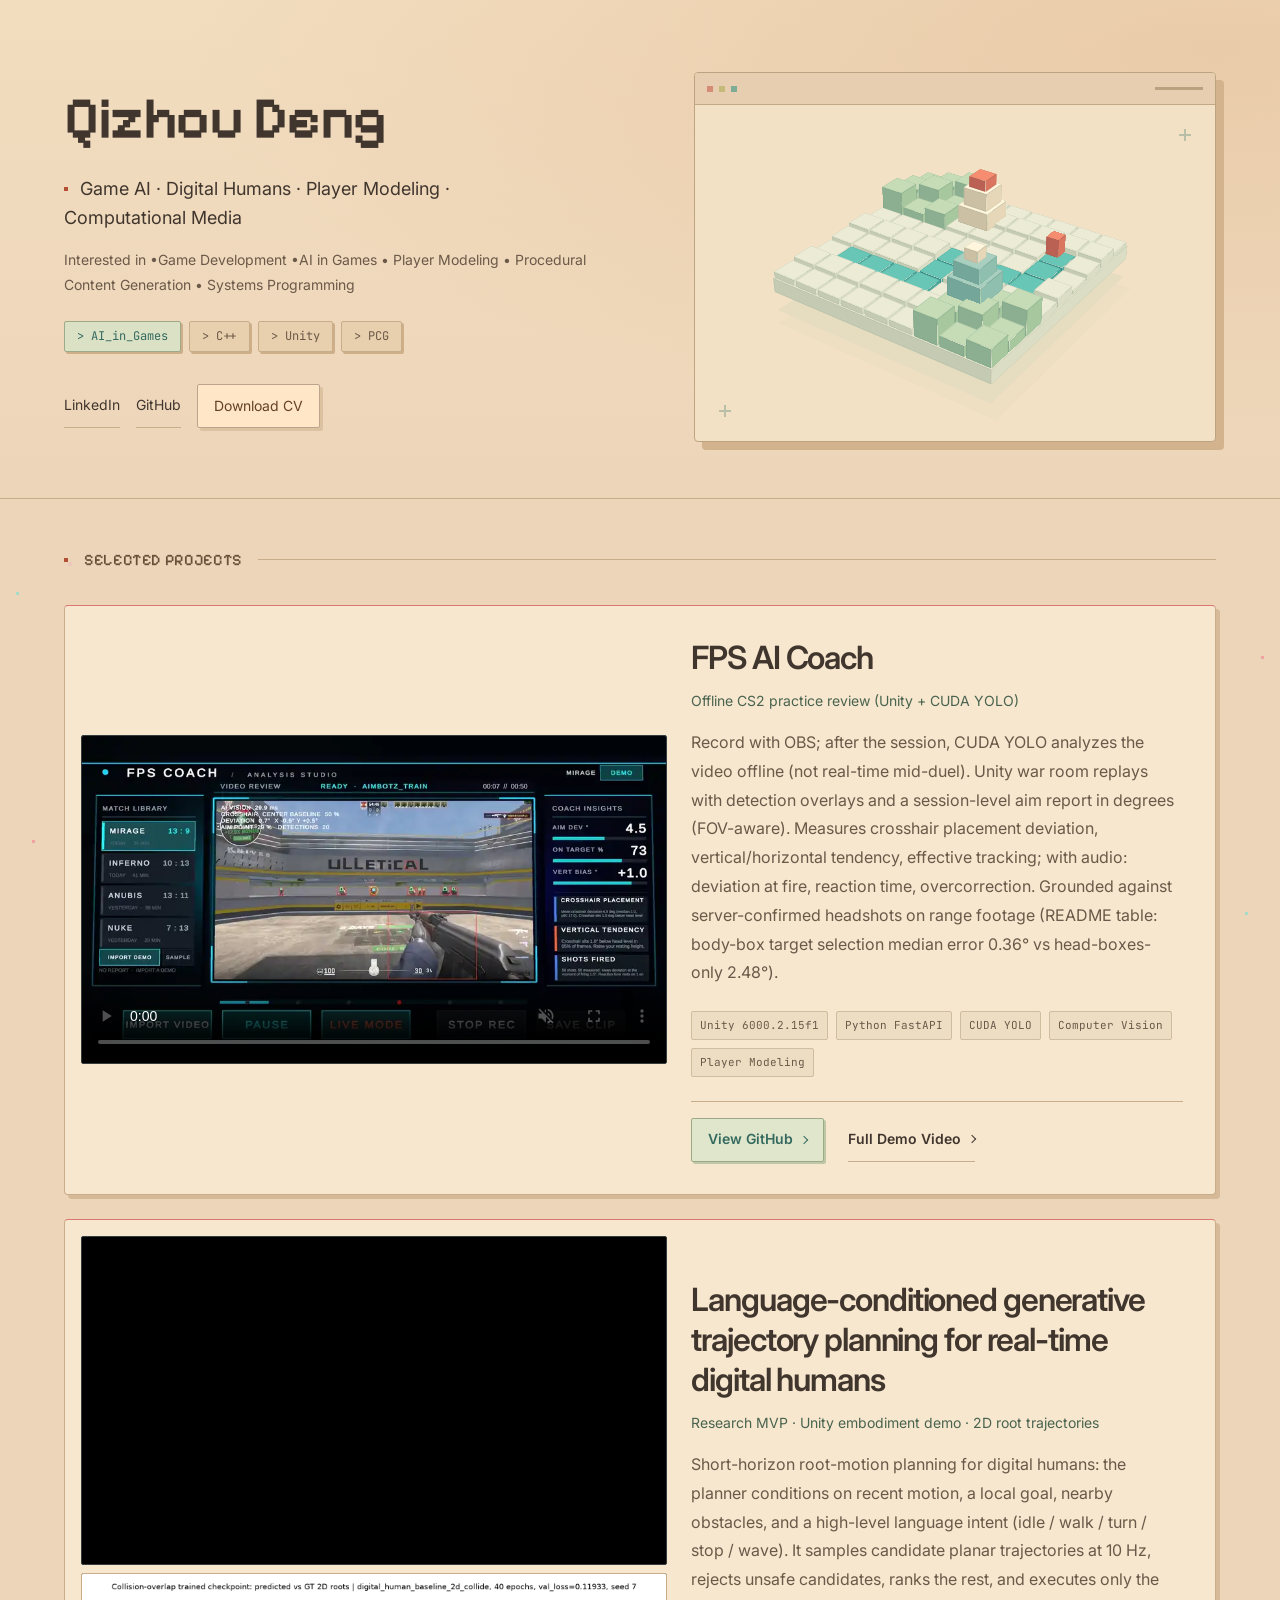
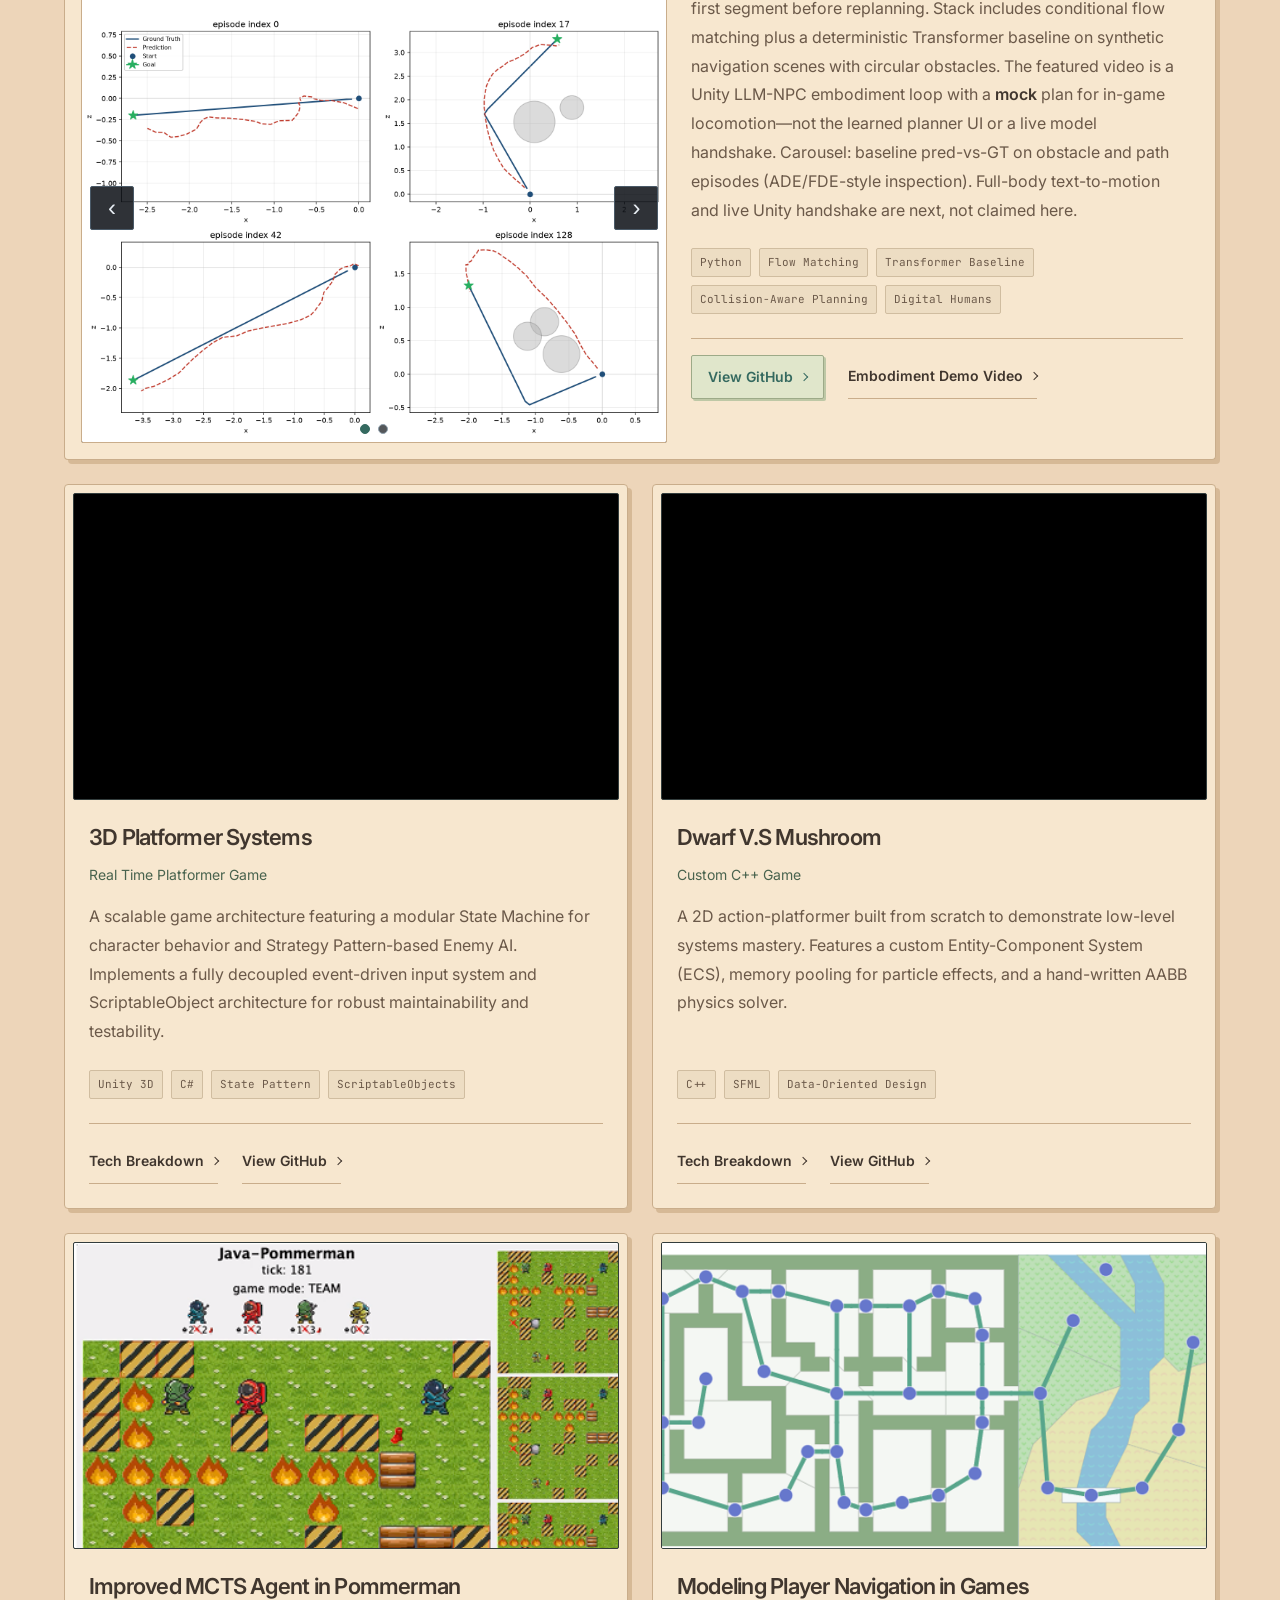
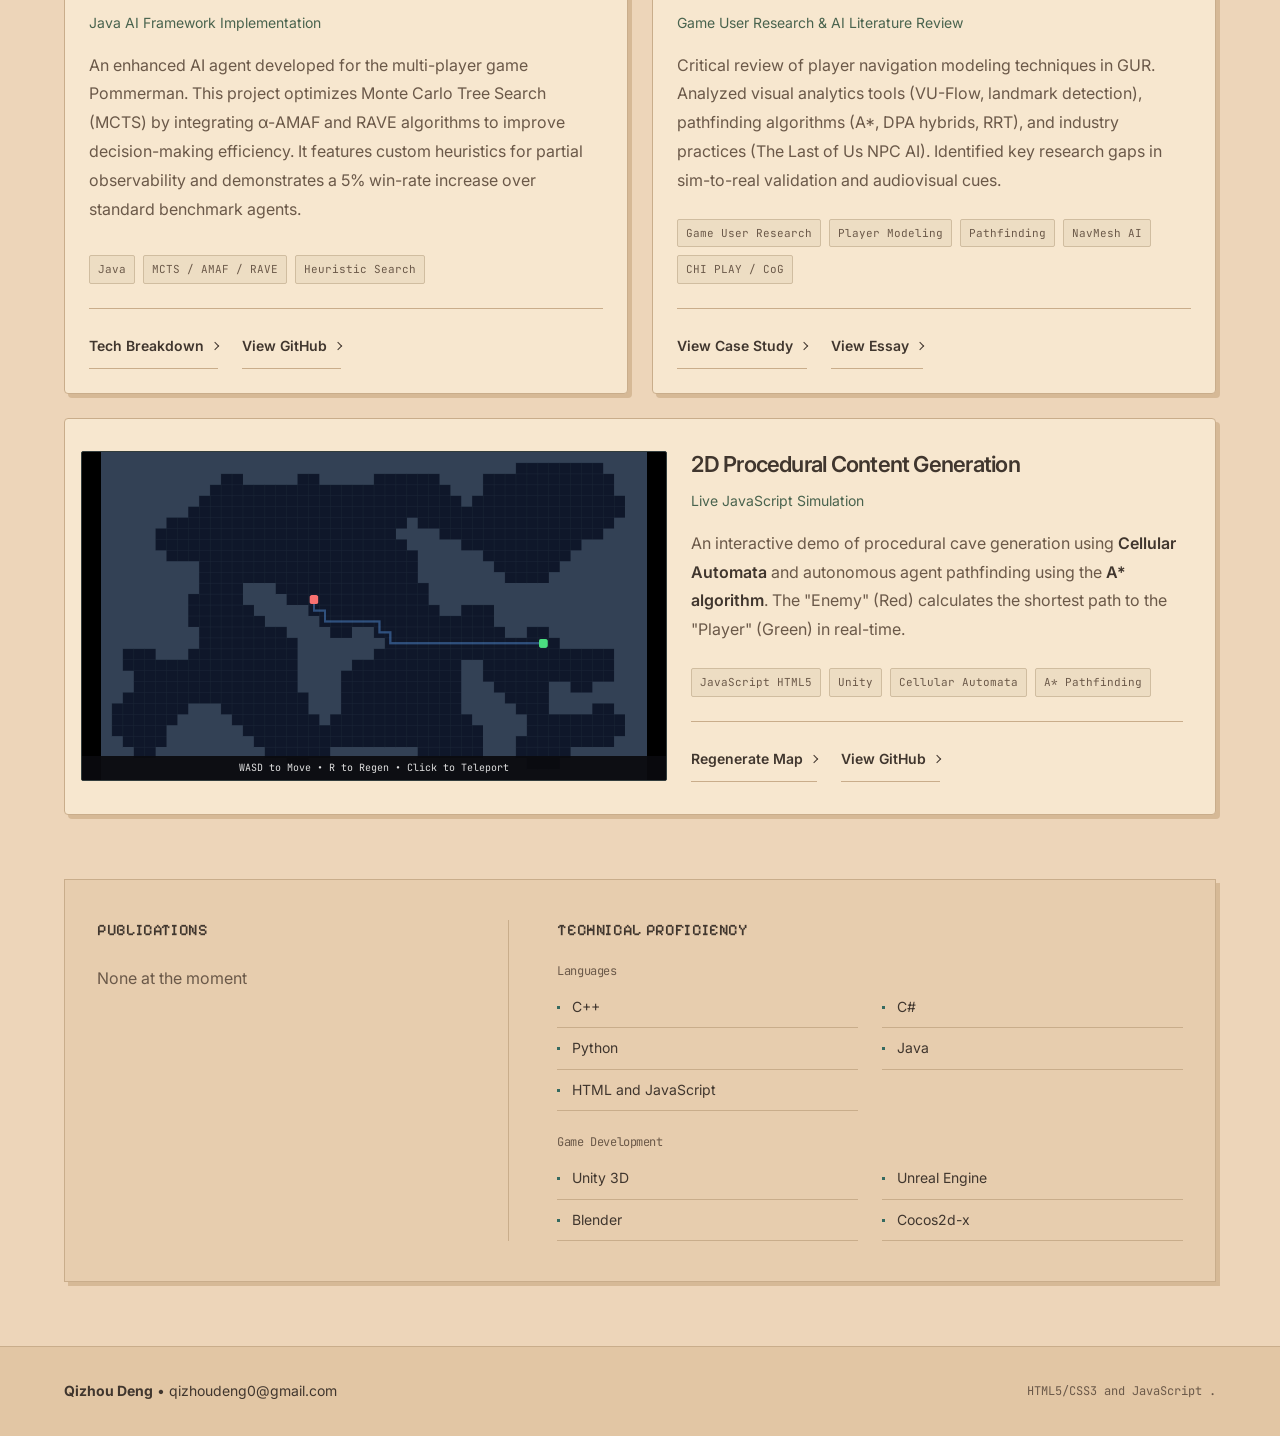
==== index.html @ 1ce3f89a "feat(portfolio): GTP card video, trajectory carousel, reorder projects - Add local LLM-NPC Unity emb" ====
<!DOCTYPE html>
<html lang="en">
<head>
    <meta charset="UTF-8">
    <meta name="viewport" content="width=device-width, initial-scale=1.0">
    <meta name="description" content="Qizhou Deng -  Researching AI in Games, PCG, and Player Modeling.">
    <title>Qizhou Deng</title>
    <link href="https://fonts.googleapis.com/css2?family=Inter:wght@300;400;600;800&family=JetBrains+Mono:wght@400;700&display=swap" rel="stylesheet">
    <link rel="stylesheet" href="portfolio.css?v=7">
</head>
<body>

<!-- HOME VIEW WRAPPER -->
<div id="home-view">

    <header>
        <div class="container hero-layout">
            <div class="hero-copy">
                <h1>Qizhou Deng</h1>
                <p class="research-focus">Game AI · Digital Humans · Player Modeling · Computational Media</p>
                <p class="research-interests">
                    Interested in •<strong>Game Development</strong> <strong>•AI in Games </strong>•<strong> Player Modeling </strong>•<strong> Procedural Content Generation </strong>• <strong>Systems Programming</strong>
                </p>
                <div class="intro-tags">
                    <span>> AI_in_Games</span>
                    <span>> C++</span>
                    <span>> Unity</span>
                    <span>> PCG</span>
                </div>
                <div class="profile-links">
                    <a href="https://www.linkedin.com/in/qizhou-deng-935728208/" style="margin: 0 10px;">LinkedIn</a>
                    <a href="https://github.com/QizhouD" style="margin: 0 10px;">GitHub</a>
                    <a href="Qizhou Deng-CV.docx" style="margin: 0 10px;">Download CV</a>
                </div>
            </div>
            <div class="pixel-scene" aria-hidden="true">
                <div class="scene-toolbar" aria-hidden="true"><i></i><i></i><i></i><span></span></div>
                <div class="scene-viewport">
                    <div class="scene-floor" aria-hidden="true"></div>
                    <div class="voxel-world" aria-hidden="true"></div>
                    <span class="scene-cross scene-cross--one"></span>
                    <span class="scene-cross scene-cross--two"></span>
                </div>
            </div>
        </div>
    </header>

    <div class="container">

        <section id="work">
            <h2 class="section-label">Selected Projects</h2>

            <article class="project-card project-card--featured">
                <div class="media-frame">
                    <video autoplay muted loop playsinline
                           poster="fps-ai-coach-war-room.png"
                           aria-label="Unity war room reviewing a CS2 range session — red body boxes, green head boxes, amber ideal-crosshair ring, session aim report on the right rail"
                           style="width:100%; height:100%; object-fit:cover;">
                        <source src="war-room.mp4" type="video/mp4">
                    </video>
                </div>
                <div class="project-meta">
                    <h3>FPS AI Coach</h3>
                    <span class="project-sub">Offline CS2 practice review (Unity + CUDA YOLO)</span>
                    <p>
                        Record with OBS; after the session, CUDA YOLO analyzes the video offline (not real-time mid-duel). Unity war room replays with detection overlays and a session-level aim report in degrees (FOV-aware). Measures crosshair placement deviation, vertical/horizontal tendency, effective tracking; with audio: deviation at fire, reaction time, overcorrection. Grounded against server-confirmed headshots on range footage (README table: body-box target selection median error 0.36° vs head-boxes-only 2.48°).
                    </p>
                    <div class="tech-stack mono">
                        <span class="tech-pill">Unity 6000.2.15f1</span>
                        <span class="tech-pill">Python FastAPI</span>
                        <span class="tech-pill">CUDA YOLO</span>
                        <span class="tech-pill">Computer Vision</span>
                        <span class="tech-pill">Player Modeling</span>
                    </div>
                    <div class="actions">
                        <a href="https://github.com/QizhouD/AI-FPS-Coach" target="_blank" class="btn-link">View GitHub</a>
                        <a href="war-room.mp4" class="btn-link">Full Demo Video</a>
                    </div>
                </div>
            </article>

            <article class="project-card project-card--featured">
                <div class="project-media-column">
                    <div class="media-frame">
                        <video autoplay muted loop playsinline
                               aria-label="Unity digital-human embodiment game demo — LLM-driven NPC with a mock navigation plan (not live learned trajectory output)"
                               style="width:100%; height:100%; object-fit:cover;">
                            <source src="llm-npc-embodiment-demo.mp4" type="video/mp4">
                        </video>
                    </div>
                    <div class="media-carousel"
                         data-carousel
                         tabindex="0"
                         role="region"
                         aria-roledescription="carousel"
                         aria-label="Deterministic baseline trajectory figures">
                        <div class="carousel-viewport">
                            <div class="carousel-track">
                                <figure class="carousel-slide" role="group" aria-roledescription="slide" aria-label="1 of 2">
                                    <img src="assets/trajectory-baseline-2d-collide-pred-vs-gt.png"
                                         alt="Deterministic baseline: predicted vs ground-truth 2D root trajectories with circular obstacles">
                                </figure>
                                <figure class="carousel-slide" role="group" aria-roledescription="slide" aria-label="2 of 2" aria-hidden="true">
                                    <img src="assets/trajectory-baseline-2d-path-pred-vs-gt.png"
                                         alt="Deterministic baseline: predicted vs ground-truth 2D root trajectories on the path task">
                                </figure>
                            </div>
                        </div>
                        <button type="button" class="carousel-btn carousel-btn--prev" aria-label="Previous figure" data-carousel-prev>&lsaquo;</button>
                        <button type="button" class="carousel-btn carousel-btn--next" aria-label="Next figure" data-carousel-next>&rsaquo;</button>
                        <div class="carousel-dots" role="tablist" aria-label="Choose figure">
                            <button type="button" class="carousel-dot" role="tab" aria-selected="true" aria-label="Obstacle collide episode" data-carousel-goto="0"></button>
                            <button type="button" class="carousel-dot" role="tab" aria-selected="false" aria-label="Path episode" data-carousel-goto="1" tabindex="-1"></button>
                        </div>
                    </div>
                </div>
                <div class="project-meta">
                    <h3>Language-conditioned generative trajectory planning for real-time digital humans</h3>
                    <span class="project-sub">Research MVP · Unity embodiment demo · 2D root trajectories</span>
                    <p>
                        Short-horizon root-motion planning for digital humans: the planner conditions on recent motion, a local goal, nearby obstacles, and a high-level language intent (idle / walk / turn / stop / wave). It samples candidate planar trajectories at 10&nbsp;Hz, rejects unsafe candidates, ranks the rest, and executes only the first segment before replanning. Stack includes conditional flow matching plus a deterministic Transformer baseline on synthetic navigation scenes with circular obstacles. The featured video is a Unity LLM-NPC embodiment loop with a <strong>mock</strong> plan for in-game locomotion—not the learned planner UI or a live model handshake. Carousel: baseline pred-vs-GT on obstacle and path episodes (ADE/FDE-style inspection). Full-body text-to-motion and live Unity handshake are next, not claimed here.
                    </p>
                    <div class="tech-stack mono">
                        <span class="tech-pill">Python</span>
                        <span class="tech-pill">Flow Matching</span>
                        <span class="tech-pill">Transformer Baseline</span>
                        <span class="tech-pill">Collision-Aware Planning</span>
                        <span class="tech-pill">Digital Humans</span>
                    </div>
                    <div class="actions">
                        <a href="https://github.com/QizhouD/language-conditioned-generative-trajectory-planning-for-real-time-digital-humans" target="_blank" class="btn-link">View GitHub</a>
                        <a href="llm-npc-embodiment-demo.mp4" class="btn-link">Embodiment Demo Video</a>
                    </div>
                </div>
            </article>

            <article class="project-card">
                <div class="media-frame">
                    <iframe title="Super-Platformer on itch.io" frameborder="0" src="https://itch.io/embed/4102404" width="552" height="167"><a href="https://masterjim.itch.io/super-platformer">Super-Platformer by masterjim</a></iframe>                </div>
                <div class="project-meta">
                    <h3>3D Platformer Systems</h3>
                    <span class="project-sub">Real Time Platformer Game</span>
                    <p>
                        A scalable game architecture featuring a modular State Machine for character behavior and Strategy Pattern-based Enemy AI. Implements a fully decoupled event-driven input system and ScriptableObject architecture for robust maintainability and testability.
                    </p>
                    <div class="tech-stack mono">
                        <span class="tech-pill">Unity 3D</span>
                        <span class="tech-pill">C#</span>
                        <span class="tech-pill">State Pattern</span>
                        <span class="tech-pill">ScriptableObjects</span>
                    </div>
                    <div class="actions">
                        <!-- Update links as needed -->
                        <a role="button" tabindex="0" onkeydown="if(event.key==='Enter'||event.key===' '){event.preventDefault();this.click();}" onclick="showPlatformer()" class="btn-link">Tech Breakdown</a>
                        <a href="https://github.com/QizhouD/Super-Platformer-3D" target="_blank" class="btn-link">View GitHub</a>
                    </div>
                </div>
            </article>

            <article class="project-card">
                <div class="media-frame">
                    <iframe  src="https://www.youtube.com/embed/WgniXyY80Is?si=HhnHrWssUFyCjc2Z" title="YouTube video player" frameborder="0" allow="accelerometer; autoplay; clipboard-write; encrypted-media; gyroscope; picture-in-picture; web-share" referrerpolicy="strict-origin-when-cross-origin" allowfullscreen></iframe>
                </div>
                <div class="project-meta">
                    <h3>Dwarf V.S Mushroom</h3>
                    <span class="project-sub">Custom C++ Game </span>
                    <p>
                        A 2D action-platformer built from scratch to demonstrate low-level systems mastery. Features a custom Entity-Component System (ECS), memory pooling for particle effects, and a hand-written AABB physics solver.
                    </p>
                    <div class="tech-stack mono">
                        <span class="tech-pill">C++</span>
                        <span class="tech-pill">SFML</span>
                        <span class="tech-pill">Data-Oriented Design</span>
                    </div>
                    <div class="actions">
                        <!-- UPDATED LINK: Calls the JS function to switch views -->
                        <a role="button" tabindex="0" onkeydown="if(event.key==='Enter'||event.key===' '){event.preventDefault();this.click();}" onclick="showDwarf()" class="btn-link">Tech Breakdown</a>
                        <a href="https://github.com/QizhouD/2D-action-game" target="_blank" class="btn-link">View GitHub</a>
                    </div>
                </div>
            </article>

            <article class="project-card">
                <div class="media-frame">
                    <img src="pommerman.png"
                         alt="Pommerman gameplay"
                         style="width:100%; height:100%; object-fit:cover; object-position:center top;">
                </div>
                <div class="project-meta">
                    <h3>Improved MCTS Agent in Pommerman</h3>
                    <span class="project-sub">Java AI Framework Implementation</span>
                    <p>
                        An enhanced AI agent developed for the multi-player game Pommerman. This project optimizes Monte Carlo Tree Search (MCTS) by integrating &alpha;-AMAF and RAVE algorithms to improve decision-making efficiency. It features custom heuristics for partial observability and demonstrates a 5% win-rate increase over standard benchmark agents.
                    </p>
                    <div class="tech-stack mono">
                        <span class="tech-pill">Java</span>
                        <span class="tech-pill">MCTS / AMAF / RAVE</span>
                        <span class="tech-pill">Heuristic Search</span>
                    </div>
                    <div class="actions">
                        <a href="Pommerman.pdf" target="_blank" class="btn-link">Tech Breakdown</a>
                        <a href="https://github.com/QizhouD/java-pommerman/tree/master/ImprovedMCTS" target="_blank" class="btn-link">View GitHub</a>
                    </div>
                </div>
            </article>

            <article class="project-card">
                <div class="media-frame">
                    <img src="navigation-cover.png" alt="Player Navigation Modeling Cover" style="width:100%; height:100%; object-fit:cover;">
                </div>
                <div class="project-meta">
                    <h3>Modeling Player Navigation in Games</h3>
                    <span class="project-sub">Game User Research & AI Literature Review</span>
                    <p>
                        Critical review of player navigation modeling techniques in GUR. Analyzed visual analytics tools (VU-Flow, landmark detection), pathfinding algorithms (A*, DPA hybrids, RRT), and industry practices (The Last of Us NPC AI). Identified key research gaps in sim-to-real validation and audiovisual cues.
                    </p>
                    <div class="tech-stack mono">
                        <span class="tech-pill">Game User Research</span>
                        <span class="tech-pill">Player Modeling</span>
                        <span class="tech-pill">Pathfinding</span>
                        <span class="tech-pill">NavMesh AI</span>
                        <span class="tech-pill">CHI PLAY / CoG</span>
                    </div>
                    <div class="actions">
                        <a href="Case Study.pdf" target="_blank" class="btn-link">View Case Study</a>
                        <a href="Modelling player navigation.pdf" target="_blank" class="btn-link">View Essay</a>
                    </div>
                </div>
            </article>

            <article class="project-card project-card--wide">
                <div class="media-frame" style="position: relative; background:#000;">
                    <canvas id="gameCanvas" tabindex="0" aria-label="Procedural cave generation and A-star pathfinding demo" style="width:100%; height:100%; object-fit: contain;"></canvas>
                    <div class="game-overlay">
                        WASD to Move • R to Regen • Click to Teleport
                    </div>
                </div>
                <div class="project-meta">
                    <h3>2D Procedural Content Generation</h3>
                    <span class="project-sub">Live JavaScript Simulation</span>
                    <p>
                        An interactive demo of procedural cave generation using <strong>Cellular Automata</strong>  and autonomous agent pathfinding using the <strong>A* algorithm</strong>.
                        The "Enemy" (Red) calculates the shortest path to the "Player" (Green) in real-time.
                    </p>
                    <div class="tech-stack mono">
                        <span class="tech-pill">JavaScript HTML5</span>
                        <span class="tech-pill">Unity</span>
                        <span class="tech-pill">Cellular Automata</span>
                        <span class="tech-pill">A* Pathfinding</span>
                    </div>
                    <div class="actions">
                        <a href="#" class="btn-link" onclick="initGame(); return false;">Regenerate Map</a>
                        <a href="https://github.com/QizhouD/PCG-AI-Unity.git" class="btn-link btn-secondary">View GitHub</a>
                    </div>
                </div>
            </article>

        </section>

        <section>
            <div class="grid-2">

                <div>
                    <h2>Publications</h2>
                    None at the moment
                    <!-- Placeholder content preserved -->
                </div>

                <div>
                    <h2>Technical Proficiency</h2>
                    <h4 class="mono" style="color:var(--text-muted); margin: 1.5rem 0 0.5rem;">Languages</h4>
                    <ul class="skill-list mono">
                        <li>C++ </li>
                        <li>C# </li>
                        <li>Python </li>
                        <li>Java </li>
                        <li>HTML and JavaScript</li>
                    </ul>

                    <h4 class="mono" style="color:var(--text-muted); margin: 1.5rem 0 0.5rem;">Game Development</h4>
                    <ul class="skill-list mono">
                        <li>Unity 3D </li>
                        <li>Unreal Engine </li>
                        <li>Blender </li>
                        <li>Cocos2d-x </li>
                    </ul>
                </div>

            </div>
        </section>

    </div>
</div>
<!-- END HOME VIEW -->

<!-- PLATFORMER BREAKDOWN VIEW -->
<div id="platformer-view" class="hidden">

    <header style="padding: 4rem 0;">
        <div class="container">
            <a role="button" tabindex="0" onkeydown="if(event.key==='Enter'||event.key===' '){event.preventDefault();this.click();}" onclick="showHome()" class="btn-link" style="margin-bottom: 2rem; border: none; font-size: 0.9rem;">← Back to Projects</a>
            <h1>3D Platformer Systems</h1>
            <p class="mono" style="color: var(--accent-secondary);">Technical Breakdown & Design Document</p>
        </div>
    </header>

    <div class="container article-content">

        <h2>Summary</h2>
        <p>This portfolio details the core technical architecture of this game project, emphasizing the use of software engineering principles and design patterns. The project demonstrates State Machine design, Strategy Pattern implementation, and decoupled event-driven architecture (Event Channels, ScriptableObject Input).</p>
        <p>The key focus areas are:</p>
        <ol>
            <li>Modular State Management: A reusable, interface-driven State Machine System governs all complex character and enemy behaviors, ensuring clean, debuggable logic.</li>
            <li>Decoupled Input/UI: The Input System and Health System are fully decoupled from their consumer components (Player, UI) using the ScriptableObject Event Channel pattern, maximizing testability and flexibility.</li>
            <li>Configurable AI: The Enemy AI integrates a powerful Cone Detection Strategy using the Strategy Pattern, featuring an anti-flickering cooldown system for robust transitions.</li>
        </ol>
        <p>The resulting architecture is highly scalable and maintainable, ready for production use and complex feature expansion.</p>

        <h2>1. Architecture &amp; Design Philosophy</h2>
        <p>My primary goal was to create a highly decoupled and scalable system. This was achieved through the systematic application of industry-standard design patterns, significantly improving the maintainability and testability of complex features.</p>
        <ul>
            <li>State Machine Pattern (FSM): Used extensively for both the Player Controller and the Enemy AI System to encapsulate behaviors, making logic transitions explicit and easy to debug.</li>
            <li>Strategy Pattern: Implemented in the Detection System (e.g., ConeDetectionStrategy) and the Spawn System (LinearSpawnPointStrategy, RandomSpawnPointStrategy) to allow swapping core logic at runtime without modifying the main component.</li>
            <li>Event Channel / ScriptableObject Events: The Input System and the Health System are fully decoupled from the UI using this pattern. For instance, the Health component broadcasts a health percentage via a FloatEventChannel, which the HealthBar listens to, eliminating direct references.</li>
        </ul>

        <h2>2. Player Controller &amp; Advanced Movement</h2>
        <p>The PlayerController is the central hub, utilizing a state machine to manage complex interactions like variable-height jumping, dashing, and melee attacks.</p>
        <p><strong>Key Technical Demonstrations</strong></p>
        <ul>
            <li>Physics-Based Movement: Utilizes the Rigidbody component for smooth, physics-correct movement. Speed is applied and dampened using SmoothDamp to achieve natural-feeling acceleration (Smooth Time: 0.2s).</li>
            <li>Variable Jump Implementation: Achieves variable jump height by linking the upward velocity to a timer (Jump Duration: 0.5s). Releasing the jump input early stops the timer, immediately applying a high Gravity Multiplier (3x) for a fast, snappy fall.</li>
            <li>State Management: The player's actions (Locomotion, Jump, Dash, Attack) are managed by dedicated Player States. This prevents illegal actions (e.g., attacking while dashing) and centralizes action logic.</li>
        </ul>

        <style>
            .tech-table {
                width: 100%;
                border-collapse: collapse;
                margin: 2rem 0;
                font-size: 0.95rem;
                background-color: #fff;
                border-radius: 8px;
                overflow: hidden;
                box-shadow: 0 2px 10px rgba(0,0,0,0.1);
            }
            .tech-table th {
                background-color: #2c3e50;
                color: white;
                font-weight: 600;
                padding: 1rem;
                text-align: left;
            }
            .tech-table td {
                padding: 1rem;
                border-top: 1px solid #ecf0f1;
                vertical-align: top;
                color: #222;
            }
            .tech-table tbody tr:nth-child(even) {
                background-color: #f8f9fa;
            }
            .tech-table tbody tr:hover {
                background-color: #e8f4f8;
                transition: background-color 0.2s ease;
            }
            @media (max-width: 768px) {
                .tech-table {
                    display: block;
                    overflow-x: auto;
                }
                .tech-table th, .tech-table td {
                    white-space: nowrap;
                }
            }
        </style>

        <table class="tech-table">
            <thead>
            <tr>
                <th>Ability</th>
                <th>Mechanism</th>
                <th>Demonstrates</th>
            </tr>
            </thead>
            <tbody>
            <tr>
                <td>Dash</td>
                <td>Force Multiplier (10x) applied for 1s, followed by a 2s cooldown.</td>
                <td>Time-based ability management &amp; physics manipulation.</td>
            </tr>
            <tr>
                <td>Double Jump</td>
                <td>Controlled by the hasDoubleJump flag, reset only when the GroundChecker component confirms the player is grounded.</td>
                <td>Precise physics state tracking.</td>
            </tr>
            <tr>
                <td>Melee Attack</td>
                <td>Uses a sphere-cast (Attack Distance: 1 unit) to detect targets, demonstrating proficiency with Unity's non-allocating physics queries.</td>
                <td>Physics query implementation &amp; cooldown management.</td>
            </tr>
            </tbody>
        </table>

        <h2>3. Free Look Camera System</h2>
        <p>The CameraManager uses Cinemachine's FreeLook camera, demonstrating robust input handling and responsiveness.</p>
        <p><strong>Key Features</strong></p>
        <ul>
            <li>Input Handling: Supports both mouse (RMB activated, cursor locked) and gamepad input separately, ensuring a smooth transition between control schemes.</li>
            <li>Anti-Jump System: Camera movement is locked for one frame when RMB is pressed to prevent sudden jumps from residual mouse movement, ensuring a professional feel.</li>
            <li>Sensitivity: Configurable Speed Multiplier for player-adjustable camera sensitivity.</li>
        </ul>

        <h2>4. In-Depth System Analysis: Modular State Machine System</h2>
        <p><strong>Overview</strong><br>The State Machine System provides a flexible, reusable framework for managing entity behavior, applied consistently to both the Player Controller and the Enemy AI System. It enforces the State Pattern to isolate specific behaviors, making state transitions explicit and logic predictable.</p>
        <p><strong>Architecture and Core Components</strong><br>The system is built upon a minimal set of interfaces, enforcing a clear contract for all behaviors and transitions.</p>
        <ul>
            <li>IState Interface: Defines the fundamental lifecycle of any behavior node.<br>• OnEnter(): Initialization logic when the state becomes active (e.g., set animation flag).<br>• Update(): Frame-by-frame logic (e.g., timer ticking, input checking).<br>• FixedUpdate(): Physics-frame logic (e.g., applying velocity, moving platforms).<br>• OnExit(): Cleanup logic before transitioning out (e.g., stop effects, reset flags).</li>
            <li>IPredicate Interface: A simple conditional check that returns bool. This separates the transition condition from the state logic.<br>• Evaluate(): Returns true if the condition for transition is met.</li>
            <li>ITransition Structure: Links two components: the To (Target State) and the Condition (The IPredicate instance).</li>
        </ul>

        <p><strong>The Transition Flow</strong><br>All transitions follow a strictly defined, three-step evaluation process within the State Machine's main Update loop:</p>
        <ol>
            <li>Any Transitions: Evaluate global transitions that can occur from any state (e.g., the Health component registers a IsDead predicate, immediately transitioning to the Death State).</li>
            <li>Current State Transitions: Evaluate the specific outgoing transitions defined for the currently active state (e.g., from LocomotionState → JumpState when JumpInputPressed predicate is met).</li>
            <li>State Change Execution: If a transition's condition is met, the flow executes: OnExit() of the old state → OnEnter() of the new state → The current_state reference is switched.</li>
        </ol>

        <p><strong>Player State Example: Locomotion to Jump</strong></p>
        <table class="tech-table">
            <thead>
            <tr>
                <th>Component</th>
                <th>State A</th>
                <th>Transition</th>
                <th>State B</th>
                <th>Predicate</th>
                <th>Condition</th>
            </tr>
            </thead>
            <tbody>
            <tr>
                <td>Player</td>
                <td>LocomotionState</td>
                <td>→</td>
                <td>JumpState</td>
                <td>IsRunning&lt;JumpTimer&gt;</td>
                <td>The player is grounded AND the jump input is pressed.</td>
            </tr>
            <tr>
                <td>Player</td>
                <td>JumpState</td>
                <td>→</td>
                <td>LocomotionState</td>
                <td>IsGrounded</td>
                <td>The player's GroundChecker component returns true.</td>
            </tr>
            </tbody>
        </table>

        <h2>5. Spawn System</h2>
        <p><strong>Architecture</strong><br>The spawning system employs the Factory and Strategy patterns for flexibility.</p>
        <ul>
            <li>IEntityFactory&lt;T&gt;: Responsible for creating the entity instance.</li>
            <li>ISpawnPointStrategy: Determines where the entity is spawned.</li>
            <li>LinearSpawnPointStrategy: Cycles sequentially through points.</li>
            <li>RandomSpawnPointStrategy: Randomly selects unused points before reshuffling.</li>
        </ul>
        <p><strong>Collectible Spawning</strong><br>The CollectibleSpawnManager uses a countdown timer (Spawn Interval) to spawn items only until all configured spawn points have been used (Auto-Stop), demonstrating efficient resource management for level design.</p>

        <h2>6. Platform Types</h2>
        <p>Level interactivity is provided by several reusable, configurable platform components.</p>
        <table class="tech-table">
            <thead>
            <tr>
                <th>Platform Type</th>
                <th>Mechanism</th>
                <th>Technical Focus</th>
            </tr>
            </thead>
            <tbody>
            <tr>
                <td>Timed Platform</td>
                <td>Toggles all child GameObjects on/off based on Time to Toggle Platform (2s).</td>
                <td>Time accumulation and object hierarchy manipulation.</td>
            </tr>
            <tr>
                <td>Vanishing Platform</td>
                <td>Detects Player tag collision, triggers an Animator for a smooth fade over Disappear Time, with an optional Can Reset delay.</td>
                <td>Collision handling and configurable reset logic.</td>
            </tr>
            <tr>
                <td>Horizontal/Vertical Platform</td>
                <td>Uses MoveTowards between two defined points/heights, incorporating a Time Delay wait period at each end.</td>
                <td>Vector mathematics (MoveTowards) and path configuration.</td>
            </tr>
            </tbody>
        </table>

        <h2>7. Enemy AI System</h2>
        <p>The enemy utilizes the State Machine (Wander, Chase, Attack) driven by the Detection System.</p>
        <p><strong>Enemy States</strong></p>
        <ul>
            <li>EnemyWanderState: Patrols using the NavMeshAgent to pathfind to random points within the Wander Radius (10 units).</li>
            <li>EnemyChaseState: Continuously updates the NavMeshAgent destination to the player's position, triggered by detection.</li>
            <li>EnemyAttackState: Executes combat logic while respecting the Time Between Attacks cooldown.</li>
        </ul>

        <h2>8. In-Depth System Analysis: Detection System</h2>
        <p><strong>Overview</strong><br>The Detection System is designed using the Strategy Pattern (IDetectionStrategy), allowing the PlayerDetector component to swap out its detection algorithm at runtime. This makes the Enemy AI highly flexible and extensible.</p>
        <p><strong>Cone Detection Strategy Implementation</strong><br>The ConeDetectionStrategy is the default behavior, designed for realistic, yet performant, line-of-sight tracking.</p>

        <p><strong>Parameters</strong></p>
        <table class="tech-table">
            <thead>
            <tr>
                <th>Parameter</th>
                <th>Value</th>
                <th>Purpose</th>
            </tr>
            </thead>
            <tbody>
            <tr>
                <td>Detection Angle</td>
                <td>60°</td>
                <td>The total width of the vision cone.</td>
            </tr>
            <tr>
                <td>Detection Radius</td>
                <td>10 units</td>
                <td>The maximum effective range of the cone.</td>
            </tr>
            <tr>
                <td>Inner Detection Radius</td>
                <td>5 units</td>
                <td>A guaranteed detection sphere for close proximity.</td>
            </tr>
            <tr>
                <td>Detection Cooldown</td>
                <td>1 second</td>
                <td>Prevents state flickering near the radius edge.</td>
            </tr>
            </tbody>
        </table>

        <p><strong>Detection Logic (CanDetectPlayer())</strong><br>The detection check utilizes vector math and distance comparisons:</p>
        <ol>
            <li>Calculate Direction and Angle: Determine the normalized direction vector from the enemy to the player. The angle θ between the enemy's forward vector (Forward) and the player direction (Dir) is calculated: θ = arccos(Forward • Dir).</li>
            <li>Cone Check: Player is detected if the distance d &lt; 10 AND the angle θ &lt; 30° (half of the 60° angle).</li>
            <li>Inner Radius Check: Player is detected if the distance d &lt;= 5 (regardless of angle), covering blind spots or close-range detection.</li>
            <li>Cooldown Application: If detection occurs, a CountdownTimer is started. The CanDetectPlayer() method returns true for the entire 1-second duration of the timer. This prevents the Enemy AI from rapidly transitioning between Chase and Wander states, ensuring smooth and stable gameplay.</li>
        </ol>

        <p><strong>Extensibility (Strategy Pattern)</strong><br>To implement a new detection type, a developer only needs to:</p>
        <ol>
            <li>Create a new class implementing IDetectionStrategy.</li>
            <li>Call detector.SetDetectionStrategy(new NewDetectionStrategy()) at runtime.</li>
        </ol>
        <p>This adheres to the Open/Closed Principle, allowing for new features without modifying existing, tested code.</p>

        <h2>9. Input System</h2>
        <p><strong>Design Choice</strong><br>The system uses a ScriptableObject-based InputReader with Unity's new Input System.</p>
        <p><strong>Benefit</strong><br>This completely separates input logic from the player character, making the system:</p>
        <ul>
            <li>Device-Agnostic: Handles keyboard, mouse, and gamepad input seamlessly.</li>
            <li>Flexible: Easy rebinding and centralized control.</li>
            <li>Event-Driven: Input phase (Started, Canceled, Performed) → InputReader → Invokes a corresponding UnityEvent (e.g., Jump(bool performed)).</li>
        </ul>

        <h2>10. Health System</h2>
        <p><strong>Health Component</strong><br>Manages health and uses the Event Channel pattern for decoupled UI updates. When TakeDamage(int) is called, the component calculates the health percentage (0-1) and broadcasts it on a FloatEventChannel.</p>
        <p><strong>Health Bar Component</strong><br>This component subscribes to the FloatEventChannel and updates the UI slider and the color gradient (Green → Red) without holding a direct reference to the Player's Health component.</p>

        <h2>11. Summary</h2>
        <table class="tech-table">
            <thead>
            <tr>
                <th>System</th>
                <th>Practice</th>
                <th>Rationale</th>
            </tr>
            </thead>
            <tbody>
            <tr>
                <td>State Machines</td>
                <td>Separate state logic from entity logic; use predicates for transitions.</td>
                <td>Ensures single responsibility and ease of debugging.</td>
            </tr>
            <tr>
                <td>Input</td>
                <td>Use a single InputReader ScriptableObject; always unsubscribe from events.</td>
                <td>Centralized control and prevention of memory leaks.</td>
            </tr>
            <tr>
                <td>Timers</td>
                <td>Tick timers in Update, not FixedUpdate; use CountdownTimer.</td>
                <td>Ensures time is tracked independently of physics frames.</td>
            </tr>
            <tr>
                <td>Detection</td>
                <td>Tune values with Gizmo visualization; use cooldowns.</td>
                <td>Prevents state flickering and allows visual configuration.</td>
            </tr>
            <tr>
                <td>Spawning</td>
                <td>Separate data (ScriptableObject) from logic (MonoBehaviour).</td>
                <td>Increases modularity and simplifies asset management.</td>
            </tr>
            </tbody>
        </table>

        <br><br>
        <p class="mono" style="color: var(--text-secondary); text-align: center;">
            Built in Unity
        </p>

    </div>
</div>
<!-- END PLATFORMER VIEW -->

<!-- DWARF BREAKDOWN VIEW WRAPPER (Hidden by default) -->
<div id="dwarf-view" class="hidden">

    <header style="padding: 4rem 0;">
        <div class="container">
            <a role="button" tabindex="0" onkeydown="if(event.key==='Enter'||event.key===' '){event.preventDefault();this.click();}" onclick="showHome()" class="btn-link" style="margin-bottom: 2rem; border: none; font-size: 0.9rem;">← Back to Projects</a>
            <h1>Dwarf V.S Mushroom</h1>
            <p class="mono" style="color: var(--accent-secondary);">Technical Breakdown & Design Document</p>
        </div>
    </header>

    <div class="container article-content">

        <h2>Overview</h2>
        <p>This project is a 2D action game built with SFML that I architected around a lightweight Entity–Component–System (ECS) core. It features a text-driven level loader, real-time spawning, collision and gameplay systems, a letterboxed render pipeline, and a minimal UI layer for HUD and menus. The codebase demonstrates applied software engineering patterns (Observer, Service Locator), data-driven world construction, and experimentation with multiple ECS storage strategies (big-array, archetypes, packed-array) for performance and maintainability.</p>

        <h2>Tech Stack and Key Libraries</h2>
        <ul>
            <li><strong>SFML 2.x</strong> for windowing, graphics, input, timing, and basic audio plumbing</li>
            <li><strong>C++17 STL</strong> (<code>&lt;memory&gt;</code>, <code>&lt;vector&gt;</code>, <code>&lt;unordered_map&gt;</code>, <code>&lt;functional&gt;</code>, <code>&lt;random&gt;</code>, etc.)</li>
            <li><strong>Custom ECS utilities:</strong> <code>Bitmask</code>, <code>PackedArray</code>, system interfaces, and an <code>Observer</code> implementation</li>
        </ul>

        <h2>High-Level Architecture</h2>
        <p><strong>Game loop entry:</strong> <code>main.cpp</code> initializes <code>Game</code>, loads a textual level, and runs an adaptive fixed-target loop (nominally 60 FPS):</p>
        <pre><code>// main.cpp
while (!game.getWindow()->isWindowDone()) {
    adaptiveLoop(game, lastTime, 0.016f);
}</code></pre>

        <p><strong>Core controller:</strong> <code>Game</code> orchestrates lifecycle (<code>init</code>, <code>handleInput</code>, <code>update</code>, <code>render</code>), state transitions, level management, ECS systems, and statistics.</p>
        <p><strong>Rendering/UI:</strong> <code>Window</code> wraps <code>sf::RenderWindow</code>, a letterboxed <code>sf::View</code>, GUI font assets, and HUD/menu drawing.</p>
        <p><strong>World building:</strong> <code>Board</code> manages tiles; level parsing maps ASCII to tiles/entities, which are created via data helpers like <code>buildEntityAt</code>.</p>
        <p><strong>Systems:</strong> Input, Movement, Collider, Gameplay, TTL, Graphics, and Debug systems run per-entity, guarded by <code>validate</code> filters.</p>

        <h2>ECS Design and Storage Strategies</h2>
        <p><code>Game</code> supports switching ECS backends via <code>ECSType</code>:</p>
        <ul>
            <li><code>ECSType::BIG_ARRAY</code>: Iterate all entities for each system (<code>Game::bigArray</code>). Simple, cache-friendly when components are dense.</li>
            <li><code>ECSType::ARCHETYPES</code>: Groups entities by component bitmask (<code>Archetype</code>) for faster system filtering.</li>
            <li><code>ECSType::PACKED_ARRAY</code>: Uses <code>PackedArray&lt;Entity&gt;</code> for stable, compact storage and fast removal.</li>
        </ul>

        <p>Key excerpts:</p>
        <pre><code>// Game.h
enum class ECSType { BIG_ARRAY, ARCHETYPES, PACKED_ARRAY };
struct Archetype {
    std::vector&lt;std::shared_ptr&lt;Entity&gt;&gt; entities;
    Bitmask componentMask;
};</code></pre>

        <pre><code>// Game.cpp
systems = { make&lt;InputSystem&gt;(), make&lt;MovementSystem&gt;(), make&lt;ColliderSystem&gt;(),
            make&lt;GameplaySystem&gt;(), make&lt;PrintDebugSystem&gt;(), make&lt;TTLSystem&gt;() };</code></pre>

        <p>This design lets me compare iteration and filtering tradeoffs across ECS layouts and lays groundwork for archetype-specific updates (<code>Game::updateArchetypes</code>) or packed, indirect indexing (<code>Game::updatePackedArray</code>).</p>

        <h2>Game Loop, Timing, and Frame Pacing</h2>
        <ul>
            <li><strong>Time source:</strong> <code>sf::Clock</code> in <code>Game</code> and <code>getElapsed()</code> queries in <code>main</code>.</li>
            <li><strong>Loop method:</strong> <code>adaptiveLoop(Game&, lastTime, updateTarget)</code> computes per-frame <code>elapsedSeconds</code>, runs <code>handleInput → update → render</code>, then sleeps the remainder to hit the target frame time, and computes instantaneous FPS.</li>
        </ul>

        <pre><code>float elapsedSeconds = current - lastTime;
if (elapsedSeconds < updateTarget) {
    sf::sleep(sf::seconds(updateTarget - elapsedSeconds));
}
float fps = 1.0f / elapsedSeconds;</code></pre>

        <p><code>Game::setFPS(int)</code> updates an on-screen counter; a <code>PrintDebugSystem</code> provides additional instrumentation.</p>

        <h2>Windowing, Views, and Letterboxing</h2>
        <p><code>Window</code> encapsulates creation of <code>sf::RenderWindow</code> in windowed or fullscreen modes. It uses a fixed logical <code>sf::View</code> sized to the game world (<code>logicalViewSize</code>), with a letterbox applied on resize to preserve aspect ratio.</p>

        <pre><code>static void applyLetterboxToView(sf::View& v, unsigned w, unsigned h) {
    float windowRatio = float(w)/h, viewRatio = v.getSize().x / v.getSize().y;
    // compute viewport {posX, posY, sizeX, sizeY}
}</code></pre>

        <ul>
            <li><strong>GUI assets:</strong> a global font, FPS text, pause text, health text/bar, and a simple menu (<code>Dwarf VS Mushrooms</code>) prompt.</li>
            <li><code>drawGUI(const Game&)</code> renders HUD elements (FPS, health, menu, result) over the game view.</li>
        </ul>

        <h2>Level Loading and World Construction</h2>
        <p><code>main.cpp</code> reads <code>levels/lvl0.txt</code> into <code>std::vector&lt;std::string&gt;</code>.</p>
        <p><code>Game::parseLevelLines</code> converts ASCII to world:</p>
        <ul>
            <li><code>'.'</code> → corridor tile (<code>img/floor.png</code>)</li>
            <li><code>'w'</code> → wall tile (<code>img/wall.png</code>)</li>
            <li><code>'x'</code> → place a log entity and floor tile</li>
            <li>Additional symbols map similarly (player spawn, enemies, pickups, etc.).</li>
        </ul>

        <pre><code>const int spriteWH = 50;
const float tileScale = 2.0f, itemScale = 1.0f;
// Center entities on tiles
ent->setPosition(col * spriteWH * tileScale + center, row * spriteWH * tileScale + center);</code></pre>
        <p>This makes level creation data-driven, reproducible, and trivially editable with a text editor.</p>

        <h2>Gameplay Systems and Mechanics</h2>
        <ul>
            <li><strong>Input:</strong> <code>InputHandler</code> and <code>InputSystem</code> translate SFML events and keyboard state into player commands (<code>Command</code> pattern).</li>
            <li><strong>Movement:</strong> <code>MovementSystem</code> integrates velocities into positions per <code>elapsed</code>.</li>
            <li><strong>Collisions:</strong> <code>ColliderSystem</code> resolves entity collisions and tile blocking, invoking type-specific callbacks via:</li>
        </ul>
        <pre><code>void Game::registerCollisionCallback(EntityType type, std::function&lt;void(Entity*)&gt; cb);</code></pre>
        <ul>
            <li><strong>TTL:</strong> <code>TTLSystem</code> expires temporary entities (e.g., projectiles, hit effects).</li>
            <li><strong>Rendering:</strong> <code>GraphicsSystem</code> draws all <code>GRAPHICS</code>-tagged components to the <code>Window</code>’s <code>gameView</code>.</li>
            <li><strong>Gameplay:</strong> <code>GameplaySystem</code> handles health, attacks, pickups, and scoring. The <code>Observer</code> is used to notify achievements and stat changes without tight coupling.</li>
        </ul>

        <h2>State Management and Flow</h2>
        <p><code>enum class GameState { Menu, Playing, Result };</code></p>
        <p>In Menu, the GUI displays a title and “Press Enter to Start”. <code>Enter</code> transitions to Playing (<code>Game::startGame()</code>).</p>
        <p>During play, the engine tracks:</p>
        <ul>
            <li><code>killCount</code>, <code>fireShotCount</code> via <code>incrementKills()</code> / <code>incrementFireShots()</code></li>
            <li><code>levelClock</code> to compute <code>levelFinishSeconds</code></li>
        </ul>
        <p>On level completion or player death, <code>triggerSettlement()</code> records the result and switches to <code>Result</code> for summary.</p>

        <h2>Software Engineering Patterns and Rationale</h2>
        <ul>
            <li><strong>Observer Pattern</strong> (<code>utils/Observer.h</code>): decouples gameplay events (e.g., kill, shot fired, level complete) from UI and achievement tracking.</li>
            <li><strong>Service Locator</strong> (<code>core/ServiceLocator.h</code>): provides access to <code>AudioManager</code> without injecting it through every system/constructor. For a larger codebase, I’d migrate to explicit dependency injection, but this keeps the sample concise.</li>
            <li><strong>Command Pattern</strong> (<code>core/Command.h</code>): encapsulates player actions, making input rebinds and AI control easy.</li>
        </ul>

        <h2>Performance and Complexity Considerations</h2>
        <ul>
            <li><strong>ECS variants</strong> allow exploring iteration complexity vs. memory layout:
                <ul>
                    <li><strong>Big-array:</strong> O(S×E) iteration; simplest to reason about; good when many systems touch most entities.</li>
                    <li><strong>Archetypes:</strong> filters reduce E per system; better cache locality when grouping by component masks.</li>
                    <li><strong>Packed arrays:</strong> reduce fragmentation and speed up removal; dense memory improves traversal.</li>
                </ul>
            </li>
            <li><strong>Rendering:</strong> letterboxed view prevents stretching and reduces overdraw outside the logical viewport.</li>
            <li><strong>Frame pacing:</strong> simple sleep-based limiter provides a stable 60 FPS target on typical Windows timers. Would upgrade to a fixed-step update accumulator under load and consider <code>timeBeginPeriod</code>/Waitable timers for precision.</li>
        </ul>

        <h2>Selected Code Pointers</h2>
        <ul>
            <li>Entry and loop: <code>SFML\main.cpp</code></li>
            <li>Game orchestration: <code>include\core\Game.h</code>, <code>source\core\Game.cpp</code></li>
            <li>Windowing/UI: <code>include\graphics\Window.h</code>, <code>source\graphics\Window.cpp</code></li>
            <li>Entities: <code>include\entities\Mushroom.h</code>, <code>include\entities\Player.h</code>, <code>include\entities\StaticEntities.h</code>, <code>include\entities\Fire.h</code></li>
            <li>Systems: <code>include\systems\Systems.h</code></li>
            <li>Utilities: <code>include\utils\PackedArray.h</code>, <code>include\utils\Observer.h</code></li>
        </ul>

        <h2>Project Highlight</h2>
        <ul>
            <li><strong>Engine architecture:</strong> clear separation of concerns (loop, ECS, rendering, UI) and the ability to swap ECS storage strategies to study performance.</li>
            <li><strong>Data-driven content:</strong> ASCII level files parsed into a tile/actor world with consistent scaling and positioning.</li>
            <li><strong>Practical patterns:</strong> Observer and Service Locator applied judiciously; command-based input; clean window/view management with letterboxing.</li>
            <li><strong>Production-minded considerations:</strong> frame pacing, GUI overlays, spawning control, collision callbacks by <code>EntityType</code>, and a structured game state machine.</li>
        </ul>

        <div style="margin-top: 4rem; text-align: center;">
            <a role="button" tabindex="0" onkeydown="if(event.key==='Enter'||event.key===' '){event.preventDefault();this.click();}" onclick="showHome()" class="btn-link" style="font-size: 1.2rem;">← Back to Projects</a>
        </div>
    </div>
</div>
<!-- END DWARF BREAKDOWN VIEW -->


<footer>
    <div class="container">
        <p style="margin-bottom: 0.5rem; color: #fff;">
            <strong>Qizhou Deng</strong> • qizhoudeng0@gmail.com
        </p>

        <p class="mono" style="font-size: 0.75rem; opacity: 0.5;">
           HTML5/CSS3 and JavaScript .
        </p>
    </div>
</footer>

<script>
    // Simple SPA logic
    function hideAll() {
        document.getElementById('home-view').classList.add('hidden');
        document.getElementById('platformer-view').classList.add('hidden');
        document.getElementById('dwarf-view').classList.add('hidden');
    }

    function showPlatformer() {
        hideAll();
        document.getElementById('platformer-view').classList.remove('hidden');
        window.scrollTo(0,0);
    }

    function showDwarf() {
        hideAll();
        document.getElementById('dwarf-view').classList.remove('hidden');
        window.scrollTo(0,0);
    }

    function showHome() {
        hideAll();
        document.getElementById('home-view').classList.remove('hidden');
        window.scrollTo(0, document.getElementById('work').offsetTop);
    }

    function initProjectCarousels() {
        document.querySelectorAll('[data-carousel]').forEach((root) => {
            const track = root.querySelector('.carousel-track');
            const slides = Array.from(root.querySelectorAll('.carousel-slide'));
            const dots = Array.from(root.querySelectorAll('.carousel-dot'));
            const prevBtn = root.querySelector('[data-carousel-prev]');
            const nextBtn = root.querySelector('[data-carousel-next]');
            if (!track || slides.length === 0) return;

            let index = 0;

            function goTo(nextIndex) {
                index = (nextIndex + slides.length) % slides.length;
                track.style.transform = 'translate3d(-' + (index * 100) + '%, 0, 0)';
                slides.forEach((slide, i) => {
                    const active = i === index;
                    slide.setAttribute('aria-hidden', active ? 'false' : 'true');
                    slide.setAttribute('aria-label', (i + 1) + ' of ' + slides.length);
                });
                dots.forEach((dot, i) => {
                    const active = i === index;
                    dot.setAttribute('aria-selected', active ? 'true' : 'false');
                    dot.tabIndex = active ? 0 : -1;
                });
            }

            prevBtn?.addEventListener('click', () => goTo(index - 1));
            nextBtn?.addEventListener('click', () => goTo(index + 1));
            dots.forEach((dot) => {
                dot.addEventListener('click', () => {
                    const target = Number(dot.getAttribute('data-carousel-goto'));
                    if (!Number.isNaN(target)) goTo(target);
                });
            });
            root.addEventListener('keydown', (event) => {
                if (event.key === 'ArrowLeft') {
                    event.preventDefault();
                    goTo(index - 1);
                } else if (event.key === 'ArrowRight') {
                    event.preventDefault();
                    goTo(index + 1);
                }
            });

            goTo(index);
        });
    }

    document.addEventListener('DOMContentLoaded', initProjectCarousels);
    /**
     * --- GAME LOGIC INTEGRATION ---
     */
    const TILE_SIZE = 20;
    const MAP_WIDTH = 50;
    const MAP_HEIGHT = 30;
    const SMOOTHING_ITERATIONS = 5;
    const FILL_PERCENT = 45;
    const ENEMY_SPEED_FACTOR = 5;

    // Colors
    const COLORS = {
        wall: '#334155',
        floor: '#0f172a',
        player: '#4ade80',
        enemy: '#f87171',
        path: 'rgba(96, 165, 250, 0.4)',
        grid: '#1e293b'
    };

    const canvas = document.getElementById('gameCanvas');
    const ctx = canvas.getContext('2d');

    // Game State
    let map = [];
    let player = { x: 1, y: 1 };
    let enemy = { x: 1, y: 1 };
    let path = [];
    let frameCount = 0;

    // Set internal resolution
    canvas.width = MAP_WIDTH * TILE_SIZE;
    canvas.height = MAP_HEIGHT * TILE_SIZE;

    // Input
    const keys = {};
    window.addEventListener('keydown', (e) => {
        if (document.activeElement !== canvas) return;
        // Prevent scrolling when using arrow keys or space
        if(["ArrowUp","ArrowDown","ArrowLeft","ArrowRight"," "].indexOf(e.code) > -1) {
            e.preventDefault();
        }
        keys[e.key.toLowerCase()] = true;
        if (e.key.toLowerCase() === 'r') initGame();
    });
    window.addEventListener('keyup', (e) => keys[e.key.toLowerCase()] = false);
    canvas.addEventListener('blur', () => { for (const key in keys) keys[key] = false; });

    // Mouse Teleport
    canvas.addEventListener('mousedown', (e) => {
        canvas.focus({ preventScroll: true });
        const rect = canvas.getBoundingClientRect();
        // Calculate scale factor because canvas is styled with CSS width 100%
        const scaleX = canvas.width / rect.width;
        const scaleY = canvas.height / rect.height;

        const x = Math.floor(((e.clientX - rect.left) * scaleX) / TILE_SIZE);
        const y = Math.floor(((e.clientY - rect.top) * scaleY) / TILE_SIZE);

        if (x >= 0 && x < MAP_WIDTH && y >= 0 && y < MAP_HEIGHT && map[x][y] === 0) {
            player.x = x;
            player.y = y;
            findPath();
            draw();
        }
    });

    function generateMap() {
        map = [];
        for (let x = 0; x < MAP_WIDTH; x++) {
            map[x] = [];
            for (let y = 0; y < MAP_HEIGHT; y++) {
                if (x === 0 || x === MAP_WIDTH - 1 || y === 0 || y === MAP_HEIGHT - 1) {
                    map[x][y] = 1;
                } else {
                    map[x][y] = (Math.random() * 100 < FILL_PERCENT) ? 1 : 0;
                }
            }
        }
        for (let i = 0; i < SMOOTHING_ITERATIONS; i++) {
            smoothMap();
        }
    }

    function smoothMap() {
        let newMap = [];
        for (let x = 0; x < MAP_WIDTH; x++) {
            newMap[x] = [];
            for (let y = 0; y < MAP_HEIGHT; y++) {
                let wallCount = getSurroundingWallCount(x, y);
                if (wallCount > 4) newMap[x][y] = 1;
                else if (wallCount < 4) newMap[x][y] = 0;
                else newMap[x][y] = map[x][y];
            }
        }
        map = newMap;
    }

    function getSurroundingWallCount(gridX, gridY) {
        let wallCount = 0;
        for (let neighborX = gridX - 1; neighborX <= gridX + 1; neighborX++) {
            for (let neighborY = gridY - 1; neighborY <= gridY + 1; neighborY++) {
                if (neighborX >= 0 && neighborX < MAP_WIDTH && neighborY >= 0 && neighborY < MAP_HEIGHT) {
                    if (neighborX !== gridX || neighborY !== gridY) {
                        wallCount += map[neighborX][neighborY];
                    }
                } else {
                    wallCount++;
                }
            }
        }
        return wallCount;
    }

    function findFreeSpot() {
        let attempts = 0;
        while (attempts < 1000) {
            let x = Math.floor(Math.random() * MAP_WIDTH);
            let y = Math.floor(Math.random() * MAP_HEIGHT);
            if (map[x][y] === 0) return { x, y };
            attempts++;
        }
        return { x: 1, y: 1 };
    }

    // --- A* Pathfinding ---
    class Node {
        constructor(x, y, isWall) {
            this.x = x; this.y = y; this.isWall = isWall;
            this.g = 0; this.h = 0; this.f = 0; this.parent = null;
        }
    }

    function findPath() {
        let openSet = [];
        let closedSet = [];
        let gridNodes = [];

        for(let x=0; x<MAP_WIDTH; x++){
            gridNodes[x] = [];
            for(let y=0; y<MAP_HEIGHT; y++){
                gridNodes[x][y] = new Node(x, y, map[x][y] === 1);
            }
        }

        let startNode = gridNodes[enemy.x][enemy.y];
        let targetNode = gridNodes[player.x][player.y];

        if(targetNode.isWall) return;

        openSet.push(startNode);

        while (openSet.length > 0) {
            let winner = 0;
            for (let i = 0; i < openSet.length; i++) {
                if (openSet[i].f < openSet[winner].f) winner = i;
            }
            let current = openSet[winner];

            if (current === targetNode) {
                path = [];
                let temp = current;
                while (temp.parent) {
                    path.push({x: temp.x, y: temp.y});
                    temp = temp.parent;
                }
                path.reverse();
                return;
            }

            openSet.splice(winner, 1);
            closedSet.push(current);

            let neighbors = getNeighbors(current, gridNodes);
            for (let neighbor of neighbors) {
                if (closedSet.includes(neighbor) || neighbor.isWall) continue;

                let tempG = current.g + 1;
                let newPath = false;

                if (openSet.includes(neighbor)) {
                    if (tempG < neighbor.g) {
                        neighbor.g = tempG;
                        newPath = true;
                    }
                } else {
                    neighbor.g = tempG;
                    newPath = true;
                    openSet.push(neighbor);
                }

                if (newPath) {
                    neighbor.h = Math.abs(neighbor.x - targetNode.x) + Math.abs(neighbor.y - targetNode.y);
                    neighbor.f = neighbor.g + neighbor.h;
                    neighbor.parent = current;
                }
            }
        }
        path = [];
    }

    function getNeighbors(node, gridNodes) {
        let neighbors = [];
        let dirs = [[0, 1], [0, -1], [1, 0], [-1, 0]];
        for (let dir of dirs) {
            let x = node.x + dir[0];
            let y = node.y + dir[1];
            if (x >= 0 && x < MAP_WIDTH && y >= 0 && y < MAP_HEIGHT) {
                neighbors.push(gridNodes[x][y]);
            }
        }
        return neighbors;
    }

    // --- Loop ---
    function update() {
        frameCount++;
        if (frameCount % 5 === 0) {
            let dx = 0; let dy = 0;
            if (keys['w'] || keys['arrowup']) dy = -1;
            if (keys['s'] || keys['arrowdown']) dy = 1;
            if (keys['a'] || keys['arrowleft']) dx = -1;
            if (keys['d'] || keys['arrowright']) dx = 1;

            if (dx !== 0 || dy !== 0) {
                let targetX = player.x + dx;
                let targetY = player.y + dy;
                if (targetX >= 0 && targetX < MAP_WIDTH && targetY >= 0 && targetY < MAP_HEIGHT && map[targetX][targetY] === 0) {
                    player.x = targetX;
                    player.y = targetY;
                    findPath();
                }
            }
        }

        if (frameCount % ENEMY_SPEED_FACTOR === 0) {
            if (path.length > 0) {
                enemy.x = path[0].x;
                enemy.y = path[0].y;
            }
            findPath();
        }
    }

    function draw() {
        ctx.fillStyle = COLORS.floor;
        ctx.fillRect(0, 0, canvas.width, canvas.height);

        for (let x = 0; x < MAP_WIDTH; x++) {
            for (let y = 0; y < MAP_HEIGHT; y++) {
                if (map[x][y] === 1) {
                    ctx.fillStyle = COLORS.wall;
                    ctx.fillRect(x * TILE_SIZE, y * TILE_SIZE, TILE_SIZE, TILE_SIZE);
                } else {
                    ctx.strokeStyle = COLORS.grid;
                    ctx.lineWidth = 0.5;
                    ctx.strokeRect(x * TILE_SIZE, y * TILE_SIZE, TILE_SIZE, TILE_SIZE);
                }
            }
        }

        if (path.length > 0) {
            ctx.beginPath();
            ctx.moveTo(enemy.x * TILE_SIZE + TILE_SIZE/2, enemy.y * TILE_SIZE + TILE_SIZE/2);
            for (let p of path) {
                ctx.lineTo(p.x * TILE_SIZE + TILE_SIZE/2, p.y * TILE_SIZE + TILE_SIZE/2);
            }
            ctx.strokeStyle = COLORS.path;
            ctx.lineWidth = 4;
            ctx.stroke();
        }

        drawEntity(player.x, player.y, COLORS.player);
        drawEntity(enemy.x, enemy.y, COLORS.enemy);
    }

    function drawEntity(gridX, gridY, color) {
        let x = gridX * TILE_SIZE;
        let y = gridY * TILE_SIZE;
        ctx.fillStyle = color;
        ctx.beginPath();
        ctx.roundRect(x + 2, y + 2, TILE_SIZE - 4, TILE_SIZE - 4, 4);
        ctx.fill();
    }

    function initGame() {
        generateMap();
        player = findFreeSpot();
        enemy = findFreeSpot();
        while(Math.abs(enemy.x - player.x) + Math.abs(enemy.y - player.y) < 5) enemy = findFreeSpot();
        findPath();
        frameCount = 0;
        draw();
    }

    function loop() {
        if (!motionPreference.matches || document.activeElement === canvas) {
            update();
            draw();
        }
        requestAnimationFrame(loop);
    }

    // Motion preference applies to both the preview and the existing simulation.
    const motionPreference = window.matchMedia('(prefers-reduced-motion: reduce)');
    const previewVideo = document.querySelector('#home-view video');
    function applyMotionPreference() {
        previewVideo.controls = true;
        if (motionPreference.matches) previewVideo.pause();
        else previewVideo.play().catch(() => {});
    }
    motionPreference.addEventListener('change', applyMotionPreference);
    applyMotionPreference();
    initGame();
    loop();
</script>

    <script src="pixel-scene.js?v=4" defer></script>
</body>
</html>
---- portfolio.css ----
@font-face {
    font-family: 'Pixelify Sans';
    src: url('assets/fonts/PixelifySans.ttf') format('truetype');
    font-weight: 400 700;
    font-style: normal;
    font-display: swap;
}
/* Light academic pixel studio. Static HTML, CSS 3D, no build step. */
:root {
    color-scheme: light;
    --bg-deep: #edd5b9;
    --bg-surface: #f7e7cf;
    --text-main: #40362e;
    --text-muted: #6b5949;
    --accent-primary: #b24f35;
    --accent-secondary: #356a60;
    --border: #c9ad8b;
    --space: 8px;
}
* { box-sizing: border-box; margin: 0; padding: 0; }
body {
    min-height: 100vh;
    display: flex;
    flex-direction: column;
    background: var(--bg-deep);
    color: var(--text-main);
    font-family: 'Inter', system-ui, sans-serif;
    font-size: 16px;
    line-height: 1.75;
}
/* Sparse, static ambient pixels stay outside the reading column. */
body::before, body::after {
    content: '';
    position: fixed;
    z-index: -1;
    top: 104px;
    width: 3px;
    height: 3px;
    pointer-events: none;
    opacity: .3;
}
body::before { left: 24px; background: var(--accent-primary); box-shadow: 16px 184px #ff3366, -8px 488px #00f2ea, 8px 736px #ff3366; }
body::after { right: 24px; background: var(--accent-secondary); box-shadow: -16px 248px #00f2ea, 8px 552px #ff3366, -8px 808px #00f2ea; }
h1, h2, h3, h4 { color: var(--text-main); font-weight: 600; letter-spacing: -.035em; line-height: 1.25; }
h1 { font-size: clamp(2.25rem, 5vw, 4rem); }
h2 { font-size: 1.5rem; margin-bottom: 24px; }
h3 { font-size: 1.5rem; margin-bottom: 12px; }
h4 { font-size: 1rem; margin-bottom: 8px; }
p { color: var(--text-muted); margin-bottom: 24px; max-width: 68ch; }
a { color: var(--text-main); text-decoration: none; border-bottom: 1px solid var(--border); cursor: pointer; transition: color .15s, border-color .15s; }
a:hover { color: var(--accent-secondary); border-color: var(--accent-secondary); }
a:focus-visible, button:focus-visible, canvas:focus-visible { outline: 2px solid var(--accent-secondary); outline-offset: 4px; }
.mono, .intro-tags, .section-label { font-family: 'JetBrains Mono', monospace; }
.container { width: 100%; max-width: 1248px; margin-inline: auto; padding-inline: 48px; }
.hidden { display: none !important; }
header { padding: 64px 0 48px; border-bottom: 1px solid var(--border); }
#home-view header { background: radial-gradient(ellipse at 0 0, #ff336608, transparent 36%), radial-gradient(ellipse at 100% 0, #00f2ea06, transparent 32%); }
#home-view h1 { margin-bottom: 16px; }
#home-view .research-focus { color: var(--text-main); font-size: clamp(1rem, 1.7vw, 1.25rem); line-height: 1.6; max-width: none; margin-bottom: 16px; }
#home-view .research-focus::before { content: ''; display: inline-block; width: 4px; height: 4px; background: var(--accent-primary); margin: 0 12px 4px 0; }
#home-view .research-interests { font-size: .875rem; max-width: 92ch; margin-bottom: 24px; }
#home-view .research-interests strong { font-weight: 400; }
.intro-tags { display: flex; flex-wrap: wrap; gap: 8px; }
.intro-tags span { padding: 4px 12px; color: var(--text-muted); border: 1px solid var(--border); border-radius: 2px; font-size: .75rem; line-height: 1.7; background: var(--bg-surface); }
.intro-tags span:first-child { color: var(--accent-secondary); border-color: #9daa88; }
section { margin: 48px 0 64px; }
#work { display: grid; grid-template-columns: repeat(2, minmax(0, 1fr)); gap: 24px; scroll-margin-top: 24px; }
.section-label { font-size: .75rem; font-weight: 400; line-height: 1.6; letter-spacing: .12em; text-transform: uppercase; }
#work > h2 { grid-column: 1 / -1; display: flex; align-items: center; gap: 16px; margin: 0 0 8px; }
#work > h2::before { content: ''; width: 4px; height: 4px; flex-shrink: 0; background: var(--accent-primary); box-shadow: 4px 4px #ff336640; }
#work > h2::after { content: ''; flex: 1; height: 1px; background: var(--border); }
.project-card { display: flex; flex-direction: column; min-width: 0; padding: 8px; border: 1px solid var(--border); border-radius: 4px; background: var(--bg-surface); box-shadow: 4px 4px 0 #d6b996; transition: border-color .18s, box-shadow .18s, transform .18s; }
.project-card:hover, .project-card:focus-within { border-color: var(--accent-secondary); }
.media-frame { position: relative; width: 100%; aspect-ratio: 16 / 9; flex: none; overflow: hidden; background: #000; border: 1px solid var(--border); border-radius: 2px; }
.media-frame > img, .media-frame > video, .media-frame > iframe { display: block; width: 100%; height: 100%; }
/* GTP card: primary video + secondary trajectory figure carousel. */
.project-media-column { display: flex; flex-direction: column; gap: 8px; min-width: 0; }
.media-carousel {
    position: relative;
    border: 1px solid var(--border);
    border-radius: 2px;
    background: #0b0f14;
    overflow: hidden;
}
.media-carousel:focus-visible { outline: 2px solid var(--accent-secondary); outline-offset: 4px; }
.carousel-viewport { overflow: hidden; }
.carousel-track { display: flex; transition: transform .28s ease; will-change: transform; }
.carousel-slide { flex: 0 0 100%; margin: 0; }
.carousel-slide img { display: block; width: 100%; height: auto; object-fit: contain; }
.carousel-btn {
    position: absolute;
    top: 50%;
    transform: translateY(-50%);
    z-index: 2;
    display: inline-flex;
    align-items: center;
    justify-content: center;
    width: 44px;
    height: 44px;
    padding: 0;
    border: 1px solid #4a5a68;
    border-radius: 2px;
    background: #0b0f14d9;
    color: #e8eef4;
    font-size: 1.5rem;
    line-height: 1;
    cursor: pointer;
}
.carousel-btn:hover { border-color: var(--accent-secondary); color: #fff; }
.carousel-btn--prev { left: 8px; }
.carousel-btn--next { right: 8px; }
.carousel-dots {
    position: absolute;
    left: 0;
    right: 0;
    bottom: 8px;
    display: flex;
    justify-content: center;
    gap: 8px;
    z-index: 2;
}
.carousel-dot {
    width: 10px;
    height: 10px;
    padding: 0;
    border: 1px solid #8fa0ad;
    border-radius: 50%;
    background: #0b0f14b3;
    cursor: pointer;
}
.carousel-dot[aria-selected="true"] { background: var(--accent-secondary); border-color: var(--accent-secondary); }
iframe { border: 0; }
.project-meta { display: flex; flex-direction: column; flex: 1; min-width: 0; padding: 24px 16px 16px; }
.project-meta h3 { font-size: 1.375rem; margin-bottom: 12px; }
.project-sub { display: block; color: var(--text-main); font-size: .875rem; line-height: 1.6; margin-bottom: 16px; }
.project-meta p { font-size: 1rem; line-height: 1.8; max-width: none; }
.project-meta p strong { color: var(--text-main); font-weight: 600; }
.tech-stack { display: flex; flex-wrap: wrap; gap: 8px; margin-top: auto; margin-bottom: 24px; }
.tech-pill { padding: 4px 8px; border: 1px solid var(--border); border-radius: 2px; color: var(--text-muted); font-size: .6875rem; line-height: 1.7; }
.actions { display: flex; flex-wrap: wrap; align-items: center; gap: 8px 24px; border-top: 1px solid var(--border); padding-top: 16px; }
.btn-link { display: inline-flex; align-items: center; justify-content: center; gap: 8px; min-height: 44px; font-size: .875rem; font-weight: 600; border-bottom: 1px solid var(--border); }
.actions .btn-link::after { content: ''; width: 5px; height: 5px; border-top: 1px solid currentColor; border-right: 1px solid currentColor; transform: rotate(45deg); }
.project-card--featured, .project-card--wide { grid-column: 1 / -1; display: grid; grid-template-columns: minmax(0, 1.12fr) minmax(0, 1fr); align-items: center; gap: 8px; padding: 16px; }
.project-card--featured { border-top-color: #db7770; }
.project-card--featured .project-meta, .project-card--wide .project-meta { padding: 16px; }
.project-card--featured h3 { font-size: 2rem; }
.project-card--featured .actions .btn-link:first-child { color: var(--accent-secondary); border: 1px solid #9daa88; padding: 8px 16px; border-radius: 2px; }
.project-card--featured .actions .btn-link:first-child:hover { border-color: var(--accent-secondary); background: #e0e6cb; }
/* Keep the native canvas ratio inside a 16:9 black media well. */
.media-frame:has(#gameCanvas) { display: flex; justify-content: center; align-items: center; }
#gameCanvas { display: block; width: auto !important; height: 100% !important; max-width: 100%; aspect-ratio: 5 / 3; }
.game-overlay { position: absolute; bottom: 0; left: 0; right: 0; padding: 4px 8px; color: #e0e0e0; background: #0a0a0fed; font: .625rem/1.6 'JetBrains Mono', monospace; text-align: center; pointer-events: none; }
.media-frame:has(iframe[src*="itch.io"]) { display: flex; align-items: center; }
.media-frame iframe[src*="itch.io"] { height: 167px; }
.grid-2 { display: grid; grid-template-columns: minmax(0, .7fr) minmax(0, 1.3fr); gap: 48px; border-top: 1px solid var(--border); padding-top: 40px; }
.grid-2 > div { color: var(--text-muted); }
.grid-2 > div + div { padding-left: 48px; border-left: 1px solid var(--border); }
.grid-2 h2 { font-size: .75rem; font-family: 'JetBrains Mono', monospace; font-weight: 400; text-transform: uppercase; letter-spacing: .1em; }
.grid-2 h4 { font-size: .75rem; font-weight: 400; }
.skill-list { list-style: none; display: grid; grid-template-columns: repeat(2, minmax(0, 1fr)); gap: 0 24px; }
.skill-list li { font-family: 'Inter', system-ui, sans-serif; color: var(--text-main); font-size: .875rem; padding: 8px 0; border-bottom: 1px solid var(--border); }
.skill-list li::before { content: ''; display: inline-block; width: 3px; height: 3px; background: var(--accent-secondary); margin: 0 12px 3px 0; }
footer { margin-top: auto; padding: 32px 0; border-top: 1px solid var(--border); font-size: .875rem; }
footer .container { display: grid; grid-template-columns: minmax(0, 1fr) auto; gap: 16px 32px; align-items: center; }
footer p { margin: 0 !important; color: var(--text-main) !important; font-size: .875rem; }
footer .container > div, .profile-links { display: flex; flex-wrap: wrap; gap: 24px; margin: 0 !important; }
footer a, .profile-links a { display: inline-flex; align-items: center; min-height: 44px; margin: 0 !important; }
footer .mono { grid-column: 1 / -1; color: var(--text-muted) !important; opacity: 1 !important; }
/* Existing technical breakdown views retain their content and readable prose. */
.article-content { margin-top: 48px; margin-bottom: 64px; max-width: 896px; }
.article-content h2 { margin-top: 48px; padding-bottom: 8px; border-bottom: 1px solid var(--border); }
.article-content h3 { margin-top: 32px; }
.article-content ul, .article-content ol { margin: 0 0 24px 24px; color: var(--text-muted); }
.article-content li { margin-bottom: 8px; }
pre { background: var(--bg-surface); border: 1px solid var(--border); border-radius: 2px; padding: 16px; overflow-x: auto; margin: 24px 0; }
code { font: .875rem/1.7 'JetBrains Mono', monospace; color: var(--text-main); }
@media (max-width: 1080px) {
    .container { padding-inline: 32px; }
    .project-card--featured, .project-card--wide { display: flex; padding: 8px; }
    .project-card--featured .project-meta, .project-card--wide .project-meta { padding: 24px 16px 16px; }
}
@media (max-width: 720px) {
    body::before, body::after { display: none; }

    .container { padding-inline: 24px; }
    header { padding: 40px 0 32px; }
    #home-view .research-focus { font-size: 1rem; }
    .intro-tags span { padding-inline: 8px; }
    section { margin: 32px 0 48px; }
    #work { grid-template-columns: minmax(0, 1fr); gap: 24px; }
    .project-card--featured h3 { font-size: 1.75rem; }
    .project-meta, .project-card--featured .project-meta, .project-card--wide .project-meta { padding: 24px 8px 8px; }
    .project-meta p { font-size: 1rem; }
    .grid-2 { grid-template-columns: minmax(0, 1fr); gap: 32px; padding-top: 32px; }
    .grid-2 > div + div { padding-left: 0; border-left: 0; }
    .skill-list { gap: 0 16px; }
    footer .container { grid-template-columns: minmax(0, 1fr); }
    footer p { overflow-wrap: anywhere; }
    .article-content { padding-inline: 24px; }
}
@media (max-width: 360px) {
    .container { padding-inline: 16px; }
    .intro-tags span { padding-inline: 8px; }
    .actions { column-gap: 16px; }
    .skill-list { grid-template-columns: minmax(0, 1fr); }
    .game-overlay { font-size: .5625rem; }
}
@media (prefers-reduced-motion: reduce) {
    *, *::before, *::after { transition: none !important; scroll-behavior: auto !important; }
}
/* Cream paper, mint glass and small hard pixel shadows. */
::selection { background: #f9d9b8; color: #40362e; }
#home-view header { padding: 72px 0 56px; background: radial-gradient(ellipse at 95% 10%, #dfb58c70, transparent 60%), linear-gradient(180deg, #f2ddbf, #edd5b9); }
.hero-layout { display: grid; grid-template-columns: minmax(0, 1.1fr) minmax(0, 1fr); gap: 56px; align-items: center; }
.hero-copy { min-width: 0; }
#home-view h1 { font-size: clamp(2.5rem, 4.6vw, 4.25rem); letter-spacing: -.06em; margin-bottom: 24px; }
#home-view .research-focus { font-size: 1.125rem; max-width: 42ch; }
#home-view .research-interests { margin-bottom: 24px; }
.intro-tags span { background: #e8cfad; box-shadow: 2px 2px 0 #cdb08a; }
.intro-tags span:first-child { background: #dae1c5; }
.profile-links { margin-top: 32px !important; gap: 16px !important; align-items: center; }
.profile-links a { font-size: .875rem; }
.profile-links a:last-child { border: 1px solid #bba58e; background: #ffe6c7; padding: 8px 16px; box-shadow: 3px 3px 0 #dcc2a0; border-radius: 2px; color: #644124; }
.profile-links a:last-child:hover { background: #ffdbb3; border-color: #987756; }
#work > h2 { color: #695139; }
#work > h2::before { box-shadow: 4px 4px #edc9bc; }
.project-card--featured { background: #f7e7cf; }
.tech-pill { background: #edddc3; border-color: #d0bda0; }
.project-sub { color: #49634e; }
.project-card--featured .actions .btn-link:first-child { background: #e0e6cb; box-shadow: 2px 2px 0 #bec8a6; }
.media-frame { border-color: #333d3d; }
.grid-2 { background: #e7cdae; padding: 40px 32px; border: 1px solid var(--border); box-shadow: 4px 4px 0 #d6b996; }
footer { background: #e2c6a4; }
footer .mono { grid-column: auto; justify-self: end; }
.pixel-scene { position: relative; border: 1px solid #bea381; border-radius: 4px; background: #f3e1c5; box-shadow: 8px 8px 0 #d2b38d; min-width: 0; isolation: isolate; }
.scene-toolbar { height: 32px; padding: 0 12px; display: flex; align-items: center; gap: 6px; background: #e8ceb0; border-bottom: 1px solid #c4a883; border-radius: 3px 3px 0 0; }
.scene-toolbar i { display: block; width: 6px; height: 6px; background: #d48c76; }
.scene-toolbar i:nth-child(2) { background: #c6ba78; }
.scene-toolbar i:nth-child(3) { background: #7dad97; }
.scene-toolbar span { height: 3px; width: 48px; margin-left: auto; background: #bba17e; }
.scene-viewport { position: relative; height: 336px; perspective: 1000px; overflow: hidden; background-image: radial-gradient(#96ab971f .7px, transparent .7px); background-size: 16px 16px; }
.voxel-world { position: absolute; width: 252px; height: 252px; top: 44px; left: calc(50% - 126px); transform-style: preserve-3d; transform: rotateX(58deg) rotateZ(35deg) scale(var(--scene-scale, 1)); }
.scene-floor { position: absolute; width: 248px; height: 248px; top: 64px; left: calc(50% - 124px); transform: rotateX(58deg) rotateZ(35deg); background: #b2c9ad33; box-shadow: 16px 16px 0 #b2c9ad14; }
.voxel { position: absolute; transform-style: preserve-3d; width: var(--size); height: var(--size); left: var(--x); top: var(--y); transform: translateZ(var(--z)); }
.voxel > span { position: absolute; display: block; border: 1px solid #355c4b16; }
.voxel-top { width: 100%; height: 100%; transform: translateZ(var(--height)); background: var(--top); }
.voxel-front { top: 100%; width: 100%; height: var(--height); transform-origin: top; transform: rotateX(90deg); background: var(--front); }
.voxel-side { left: 100%; width: var(--height); height: 100%; transform-origin: left; transform: rotateY(-90deg); background: var(--side); }
.voxel--marker { animation: pixel-route 16s steps(1, end) infinite; }
@keyframes pixel-route {
    0%, 100% { transform: translate3d(36px, 176px, 26px); }
    12.5% { transform: translate3d(64px, 176px, 26px); }
    25% { transform: translate3d(92px, 176px, 26px); }
    37.5% { transform: translate3d(120px, 176px, 26px); }
    50% { transform: translate3d(120px, 148px, 26px); }
    62.5% { transform: translate3d(120px, 120px, 26px); }
    75% { transform: translate3d(148px, 120px, 26px); }
    87.5% { transform: translate3d(176px, 120px, 26px); }
}
.scene-cross { position: absolute; width: 12px; height: 12px; opacity: .65; background: linear-gradient(#9aac95, #9aac95) center / 2px 12px no-repeat, linear-gradient(#9aac95, #9aac95) center / 12px 2px no-repeat; }
.scene-cross--one { top: 24px; right: 24px; }
.scene-cross--two { left: 24px; bottom: 24px; }
.scene-status { display: flex; gap: 4px; align-items: center; height: 28px; padding-inline: 12px; border-top: 1px solid #d8e2cf; background: #edf3e5; }
.scene-status i { display: block; width: 4px; height: 4px; background: #4e9782; margin-right: auto; }
.scene-status span { width: 16px; height: 3px; background: #b8cbb0; }
.scene-status span:last-child { background: #4e9782; }
.pixel-scene.is-paused .voxel--marker { animation-play-state: paused; }
@media (hover: hover) and (pointer: fine) and (prefers-reduced-motion: no-preference) {
    .project-card:hover { transform: translate(-2px, -2px); box-shadow: 6px 6px 0 #c3ae8c; }
}
@media (max-width: 1080px) {
    .hero-layout { gap: 32px; grid-template-columns: minmax(0, 1.1fr) minmax(0, 1fr); }
    .voxel-world, .scene-floor { --scene-scale: .87; }
    .scene-viewport { height: 304px; }
    .scene-floor { transform: rotateX(58deg) rotateZ(35deg) scale(.87); }
    #home-view h1 { font-size: clamp(2.5rem, 5vw, 3.5rem); }
}
@media (max-width: 800px) {
    .hero-layout { grid-template-columns: minmax(0, 1fr); gap: 40px; }
    #home-view header { padding-top: 48px; }
    .pixel-scene { max-width: 520px; width: 100%; justify-self: center; }
    .voxel-world, .scene-floor { --scene-scale: 1; }
    .scene-viewport { height: 320px; }
    .scene-floor { transform: rotateX(58deg) rotateZ(35deg); }
}
@media (max-width: 720px) {
    .grid-2 { padding: 32px 24px; }
    .profile-links { margin-top: 24px !important; }
    footer .mono { justify-self: start; }
    .pixel-scene { box-shadow: 4px 4px 0 #d2b38d; }
}
@media (max-width: 360px) {
    .voxel-world, .scene-floor { --scene-scale: .82; }
    .scene-viewport { height: 280px; }
    .scene-floor { transform: rotateX(58deg) rotateZ(35deg) scale(.82); }
    .grid-2 { padding: 24px 16px; }
    .profile-links { gap: 12px !important; }
}
@media (prefers-reduced-motion: reduce), (pointer: coarse) {
    .voxel--marker { animation: none; transform: translate3d(36px, 176px, 26px); }

}
/* Fit the complete diorama inside narrow screens without delaying the projects. */
@media (max-width: 720px) {
    .voxel-world, .scene-floor { --scene-scale: .88; top: 20px; }
    .scene-viewport { height: 280px; }
    .scene-floor { top: 40px; transform: rotateX(58deg) rotateZ(35deg) scale(.88); }
}
@media (max-width: 440px) {
    .voxel-world, .scene-floor { --scene-scale: .72; top: 4px; }
    .scene-viewport { height: 248px; }
    .scene-floor { top: 24px; transform: rotateX(58deg) rotateZ(35deg) scale(.72); }
}
@media (max-width: 360px) {
    .voxel-world, .scene-floor { --scene-scale: .64; top: 0; }
    .scene-viewport { height: 232px; }
    .scene-floor { top: 20px; transform: rotateX(58deg) rotateZ(35deg) scale(.64); }
}

/* Complete side faces keep the terrain solid throughout a full revolution. */
.voxel-back { top: 0; width: 100%; height: var(--height); transform-origin: top; transform: rotateX(90deg); background: var(--front); }
.voxel-left { left: 0; width: var(--height); height: 100%; transform-origin: left; transform: rotateY(-90deg); background: var(--side); }
.voxel-world, .scene-floor { animation: terrain-orbit 24s linear infinite; }
@keyframes terrain-orbit {
    from { transform: rotateX(58deg) rotateZ(35deg) scale(var(--scene-scale, 1)); }
    to { transform: rotateX(58deg) rotateZ(395deg) scale(var(--scene-scale, 1)); }
}
@media (prefers-reduced-motion: reduce) {
    .voxel-world, .scene-floor { animation-duration: 72s; }
}

/* Pixel lettering is reserved for display text; research prose stays in Inter. */
#home-view h1 {
    font-family: 'Pixelify Sans', 'JetBrains Mono', monospace;
    font-weight: 600;
    letter-spacing: -.025em;
    line-height: 1.1;
}
.section-label, #home-view .grid-2 h2 {
    font-family: 'Pixelify Sans', 'JetBrains Mono', monospace;
    font-size: 1rem;
    font-weight: 500;
    letter-spacing: .04em;
}
@media (max-width: 360px) {
    #home-view h1 { font-size: 2.375rem; }
    .section-label, #home-view .grid-2 h2 { font-size: .9375rem; }
}
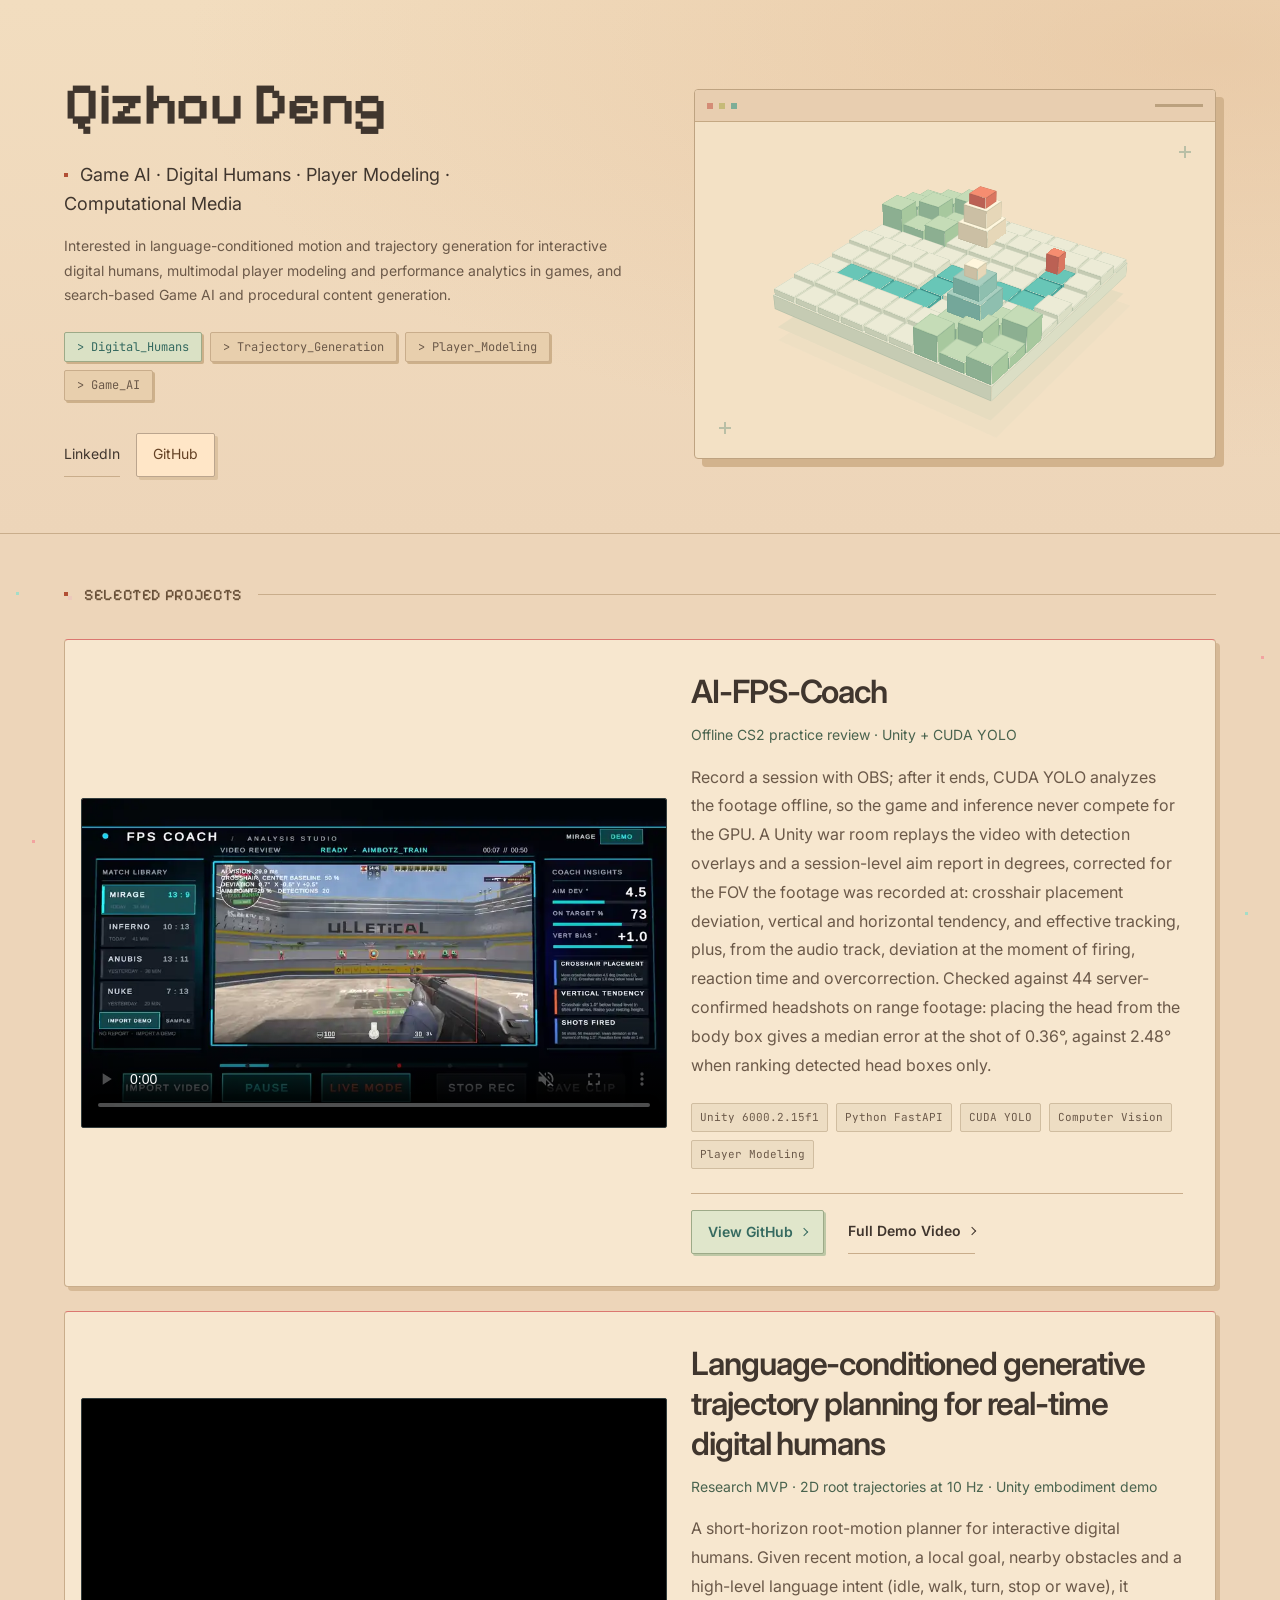
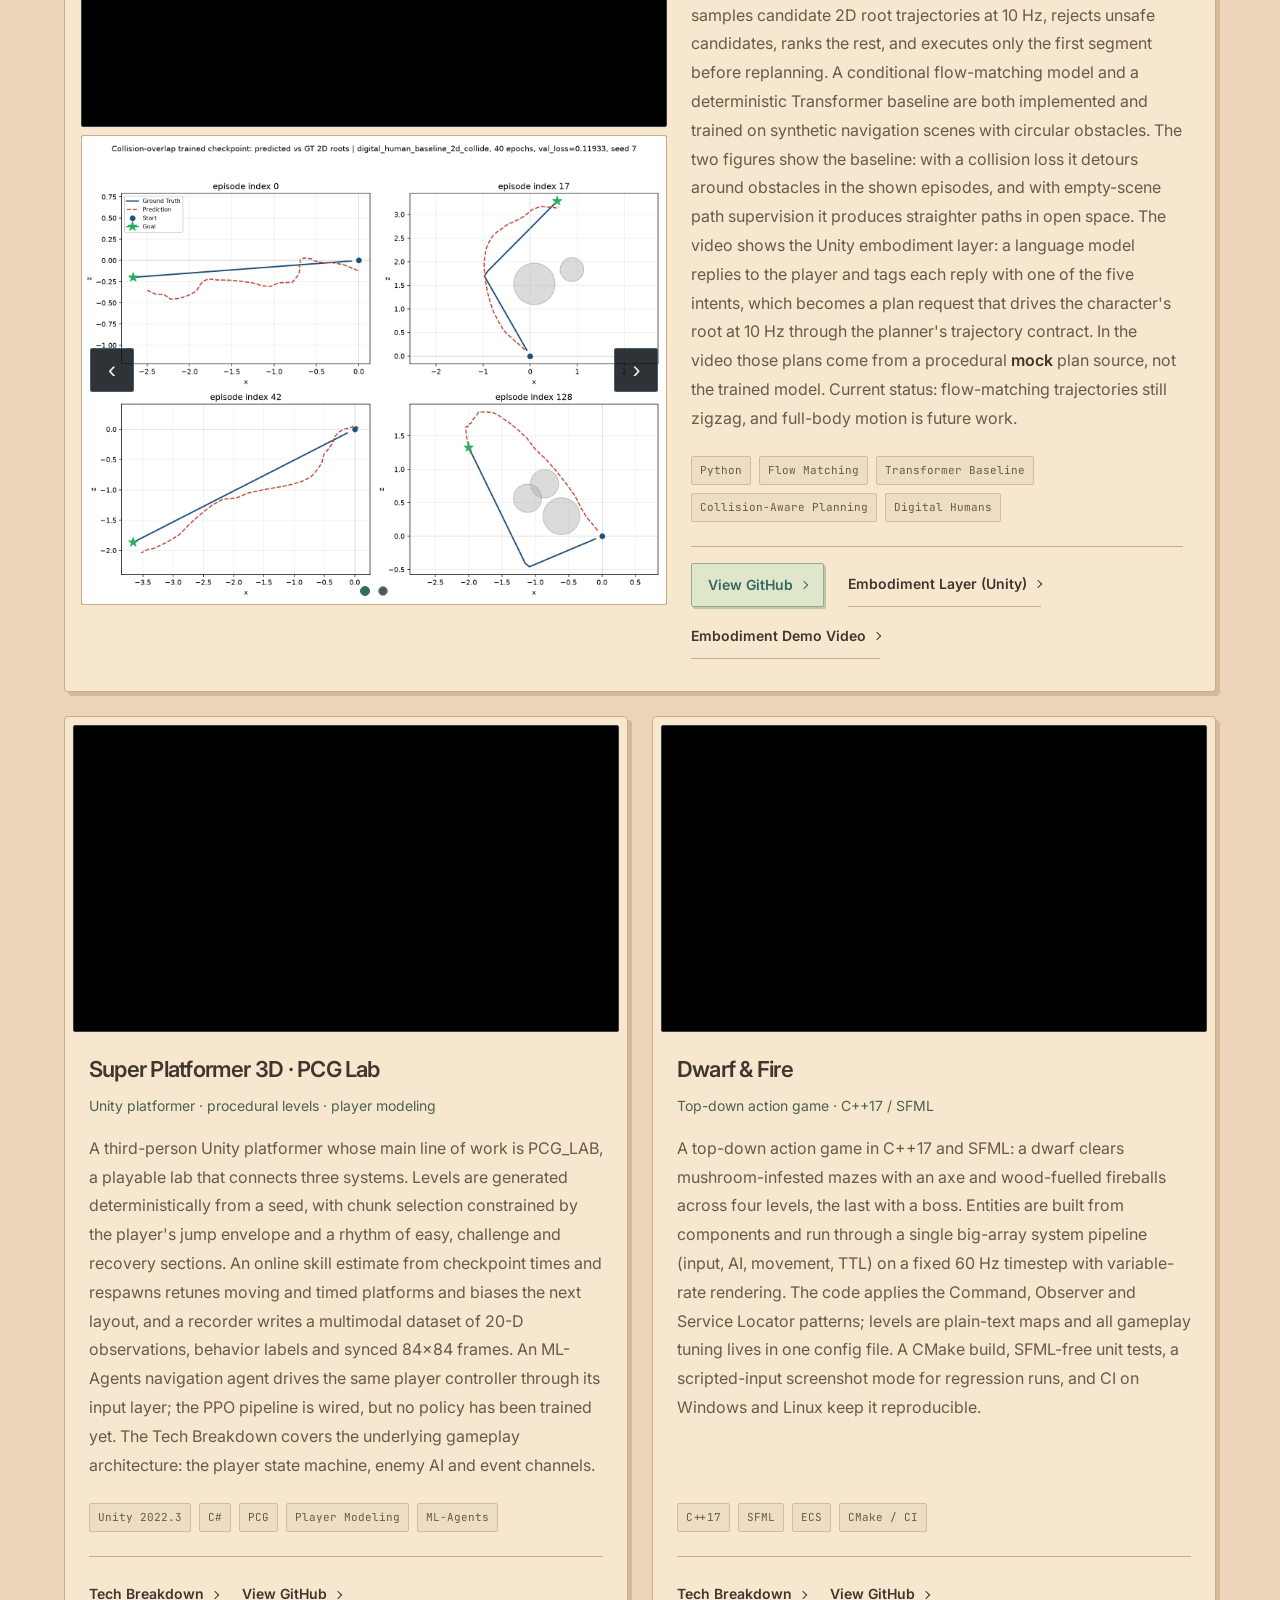
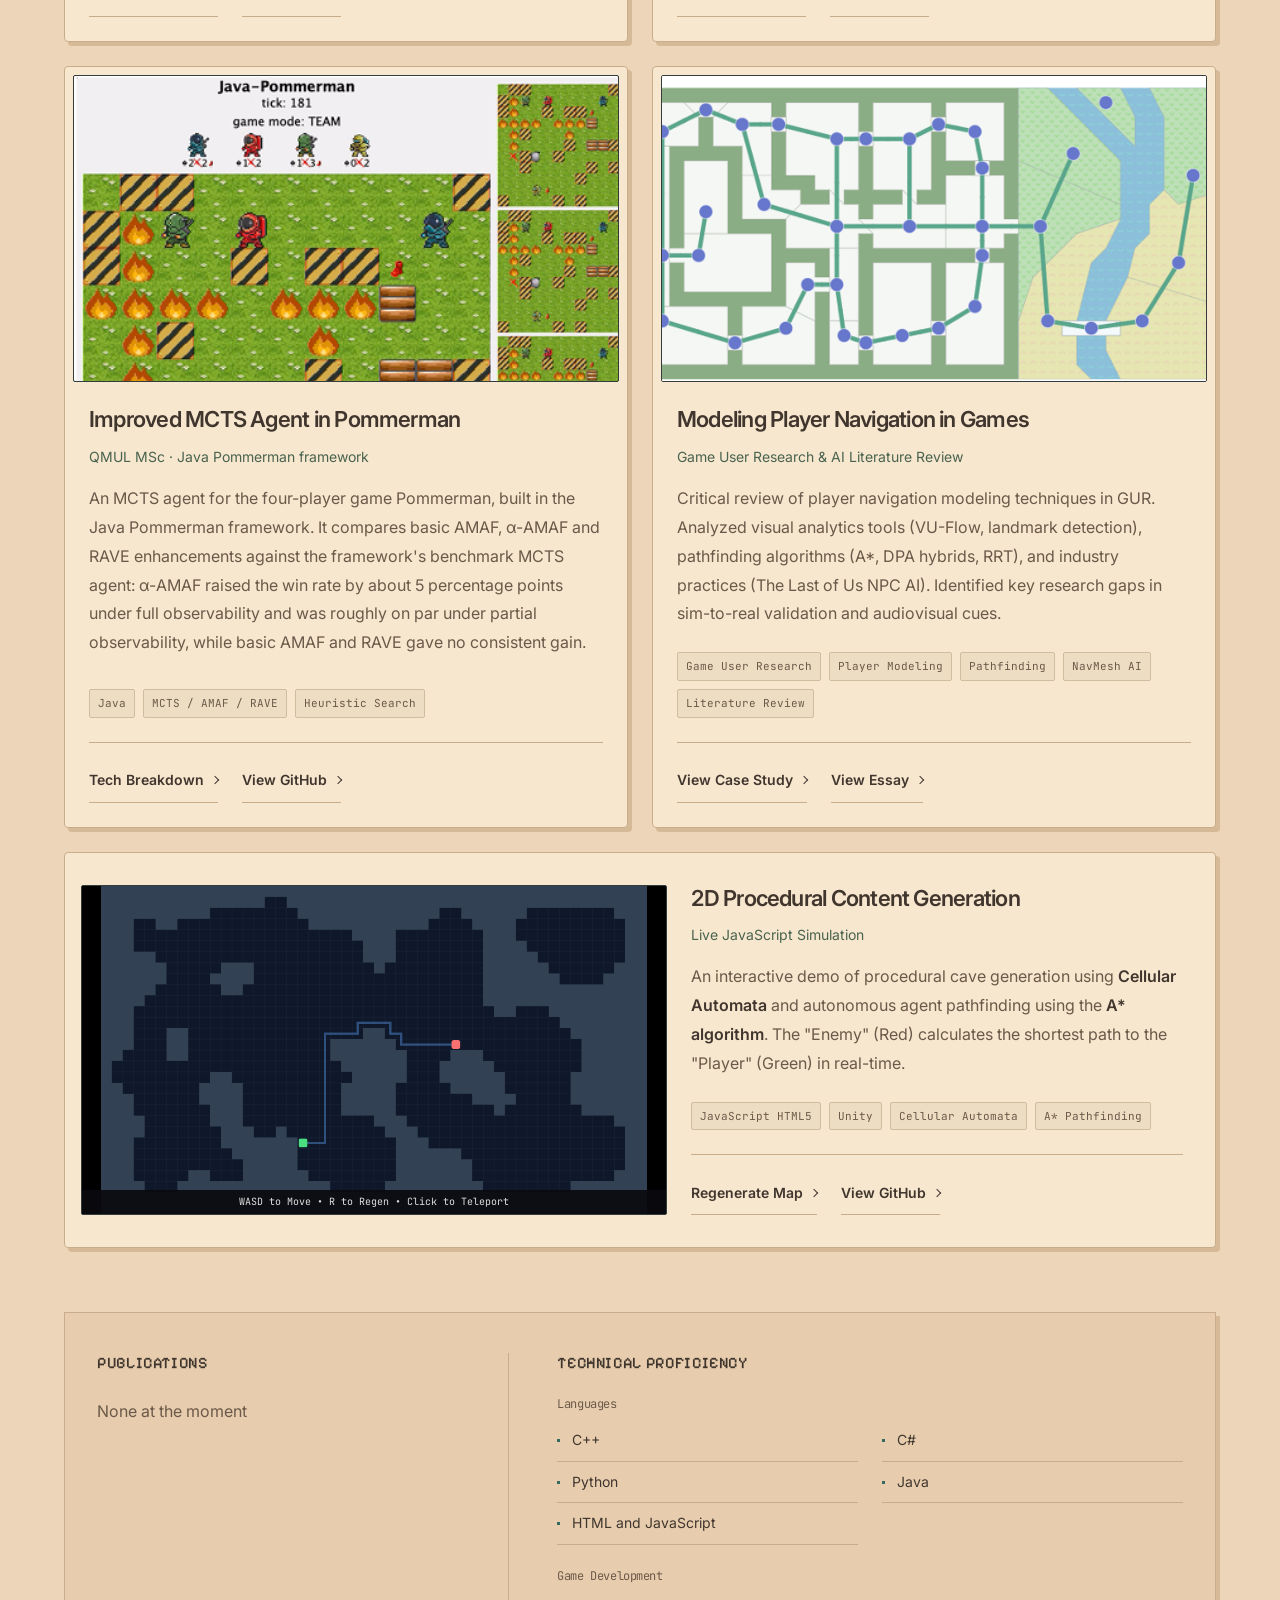
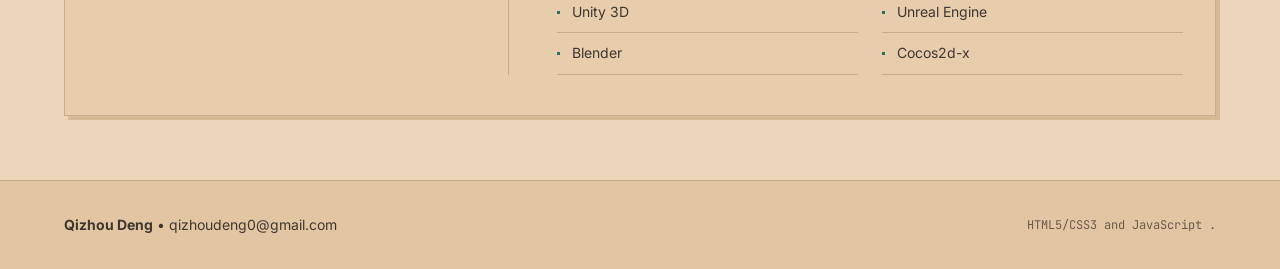
==== commit ba0cec2b: "fix(portfolio): align card copy with the project repositories Rewrite the hero, every project card a" ====
--- a/index.html
+++ b/index.html
@@ -3,7 +3,7 @@
 <head>
     <meta charset="UTF-8">
     <meta name="viewport" content="width=device-width, initial-scale=1.0">
-    <meta name="description" content="Qizhou Deng -  Researching AI in Games, PCG, and Player Modeling.">
+    <meta name="description" content="Qizhou Deng — Game AI and Computational Media: trajectory generation for digital humans, player modeling, and procedural content generation.">
     <title>Qizhou Deng</title>
     <link href="https://fonts.googleapis.com/css2?family=Inter:wght@300;400;600;800&family=JetBrains+Mono:wght@400;700&display=swap" rel="stylesheet">
     <link rel="stylesheet" href="portfolio.css?v=7">
@@ -19,18 +19,17 @@
                 <h1>Qizhou Deng</h1>
                 <p class="research-focus">Game AI · Digital Humans · Player Modeling · Computational Media</p>
                 <p class="research-interests">
-                    Interested in •<strong>Game Development</strong> <strong>•AI in Games </strong>•<strong> Player Modeling </strong>•<strong> Procedural Content Generation </strong>• <strong>Systems Programming</strong>
+                    Interested in <strong>language-conditioned motion and trajectory generation</strong> for interactive digital humans, <strong>multimodal player modeling</strong> and performance analytics in games, and <strong>search-based Game AI</strong> and procedural content generation.
                 </p>
                 <div class="intro-tags">
-                    <span>> AI_in_Games</span>
-                    <span>> C++</span>
-                    <span>> Unity</span>
-                    <span>> PCG</span>
+                    <span>> Digital_Humans</span>
+                    <span>> Trajectory_Generation</span>
+                    <span>> Player_Modeling</span>
+                    <span>> Game_AI</span>
                 </div>
                 <div class="profile-links">
                     <a href="https://www.linkedin.com/in/qizhou-deng-935728208/" style="margin: 0 10px;">LinkedIn</a>
                     <a href="https://github.com/QizhouD" style="margin: 0 10px;">GitHub</a>
-                    <a href="Qizhou Deng-CV.docx" style="margin: 0 10px;">Download CV</a>
                 </div>
             </div>
             <div class="pixel-scene" aria-hidden="true">
@@ -60,10 +59,10 @@
                     </video>
                 </div>
                 <div class="project-meta">
-                    <h3>FPS AI Coach</h3>
-                    <span class="project-sub">Offline CS2 practice review (Unity + CUDA YOLO)</span>
+                    <h3>AI-FPS-Coach</h3>
+                    <span class="project-sub">Offline CS2 practice review · Unity + CUDA YOLO</span>
                     <p>
-                        Record with OBS; after the session, CUDA YOLO analyzes the video offline (not real-time mid-duel). Unity war room replays with detection overlays and a session-level aim report in degrees (FOV-aware). Measures crosshair placement deviation, vertical/horizontal tendency, effective tracking; with audio: deviation at fire, reaction time, overcorrection. Grounded against server-confirmed headshots on range footage (README table: body-box target selection median error 0.36° vs head-boxes-only 2.48°).
+                        Record a session with OBS; after it ends, CUDA YOLO analyzes the footage offline, so the game and inference never compete for the GPU. A Unity war room replays the video with detection overlays and a session-level aim report in degrees, corrected for the FOV the footage was recorded at: crosshair placement deviation, vertical and horizontal tendency, and effective tracking, plus, from the audio track, deviation at the moment of firing, reaction time and overcorrection. Checked against 44 server-confirmed headshots on range footage: placing the head from the body box gives a median error at the shot of 0.36°, against 2.48° when ranking detected head boxes only.
                     </p>
                     <div class="tech-stack mono">
                         <span class="tech-pill">Unity 6000.2.15f1</span>
@@ -98,27 +97,27 @@
                             <div class="carousel-track">
                                 <figure class="carousel-slide" role="group" aria-roledescription="slide" aria-label="1 of 2">
                                     <img src="assets/trajectory-baseline-2d-collide-pred-vs-gt.png"
-                                         alt="Deterministic baseline: predicted vs ground-truth 2D root trajectories with circular obstacles">
+                                         alt="Deterministic baseline with a collision loss: predicted vs ground-truth 2D root trajectories around circular obstacles">
                                 </figure>
                                 <figure class="carousel-slide" role="group" aria-roledescription="slide" aria-label="2 of 2" aria-hidden="true">
                                     <img src="assets/trajectory-baseline-2d-path-pred-vs-gt.png"
-                                         alt="Deterministic baseline: predicted vs ground-truth 2D root trajectories on the path task">
+                                         alt="Deterministic baseline with empty-scene path supervision: predicted vs ground-truth 2D root trajectories in empty scenes">
                                 </figure>
                             </div>
                         </div>
                         <button type="button" class="carousel-btn carousel-btn--prev" aria-label="Previous figure" data-carousel-prev>&lsaquo;</button>
                         <button type="button" class="carousel-btn carousel-btn--next" aria-label="Next figure" data-carousel-next>&rsaquo;</button>
                         <div class="carousel-dots" role="tablist" aria-label="Choose figure">
-                            <button type="button" class="carousel-dot" role="tab" aria-selected="true" aria-label="Obstacle collide episode" data-carousel-goto="0"></button>
-                            <button type="button" class="carousel-dot" role="tab" aria-selected="false" aria-label="Path episode" data-carousel-goto="1" tabindex="-1"></button>
+                            <button type="button" class="carousel-dot" role="tab" aria-selected="true" aria-label="Collision loss, obstacle scenes" data-carousel-goto="0"></button>
+                            <button type="button" class="carousel-dot" role="tab" aria-selected="false" aria-label="Empty-scene path supervision" data-carousel-goto="1" tabindex="-1"></button>
                         </div>
                     </div>
                 </div>
                 <div class="project-meta">
                     <h3>Language-conditioned generative trajectory planning for real-time digital humans</h3>
-                    <span class="project-sub">Research MVP · Unity embodiment demo · 2D root trajectories</span>
+                    <span class="project-sub">Research MVP · 2D root trajectories at 10&nbsp;Hz · Unity embodiment demo</span>
                     <p>
-                        Short-horizon root-motion planning for digital humans: the planner conditions on recent motion, a local goal, nearby obstacles, and a high-level language intent (idle / walk / turn / stop / wave). It samples candidate planar trajectories at 10&nbsp;Hz, rejects unsafe candidates, ranks the rest, and executes only the first segment before replanning. Stack includes conditional flow matching plus a deterministic Transformer baseline on synthetic navigation scenes with circular obstacles. The featured video is a Unity LLM-NPC embodiment loop with a <strong>mock</strong> plan for in-game locomotion—not the learned planner UI or a live model handshake. Carousel: baseline pred-vs-GT on obstacle and path episodes (ADE/FDE-style inspection). Full-body text-to-motion and live Unity handshake are next, not claimed here.
+                        A short-horizon root-motion planner for interactive digital humans. Given recent motion, a local goal, nearby obstacles and a high-level language intent (idle, walk, turn, stop or wave), it samples candidate 2D root trajectories at 10&nbsp;Hz, rejects unsafe candidates, ranks the rest, and executes only the first segment before replanning. A conditional flow-matching model and a deterministic Transformer baseline are both implemented and trained on synthetic navigation scenes with circular obstacles. The two figures show the baseline: with a collision loss it detours around obstacles in the shown episodes, and with empty-scene path supervision it produces straighter paths in open space. The video shows the Unity embodiment layer: a language model replies to the player and tags each reply with one of the five intents, which becomes a plan request that drives the character's root at 10&nbsp;Hz through the planner's trajectory contract. In the video those plans come from a procedural <strong>mock</strong> plan source, not the trained model. Current status: flow-matching trajectories still zigzag, and full-body motion is future work.
                     </p>
                     <div class="tech-stack mono">
                         <span class="tech-pill">Python</span>
@@ -129,6 +128,7 @@
                     </div>
                     <div class="actions">
                         <a href="https://github.com/QizhouD/language-conditioned-generative-trajectory-planning-for-real-time-digital-humans" target="_blank" class="btn-link">View GitHub</a>
+                        <a href="https://github.com/QizhouD/LLM-NPC" target="_blank" class="btn-link">Embodiment Layer (Unity)</a>
                         <a href="llm-npc-embodiment-demo.mp4" class="btn-link">Embodiment Demo Video</a>
                     </div>
                 </div>
@@ -138,16 +138,17 @@
                 <div class="media-frame">
                     <iframe title="Super-Platformer on itch.io" frameborder="0" src="https://itch.io/embed/4102404" width="552" height="167"><a href="https://masterjim.itch.io/super-platformer">Super-Platformer by masterjim</a></iframe>                </div>
                 <div class="project-meta">
-                    <h3>3D Platformer Systems</h3>
-                    <span class="project-sub">Real Time Platformer Game</span>
+                    <h3>Super Platformer 3D · PCG Lab</h3>
+                    <span class="project-sub">Unity platformer · procedural levels · player modeling</span>
                     <p>
-                        A scalable game architecture featuring a modular State Machine for character behavior and Strategy Pattern-based Enemy AI. Implements a fully decoupled event-driven input system and ScriptableObject architecture for robust maintainability and testability.
+                        A third-person Unity platformer whose main line of work is PCG_LAB, a playable lab that connects three systems. Levels are generated deterministically from a seed, with chunk selection constrained by the player's jump envelope and a rhythm of easy, challenge and recovery sections. An online skill estimate from checkpoint times and respawns retunes moving and timed platforms and biases the next layout, and a recorder writes a multimodal dataset of 20-D observations, behavior labels and synced 84×84 frames. An ML-Agents navigation agent drives the same player controller through its input layer; the PPO pipeline is wired, but no policy has been trained yet. The Tech Breakdown covers the underlying gameplay architecture: the player state machine, enemy AI and event channels.
                     </p>
                     <div class="tech-stack mono">
-                        <span class="tech-pill">Unity 3D</span>
+                        <span class="tech-pill">Unity 2022.3</span>
                         <span class="tech-pill">C#</span>
-                        <span class="tech-pill">State Pattern</span>
-                        <span class="tech-pill">ScriptableObjects</span>
+                        <span class="tech-pill">PCG</span>
+                        <span class="tech-pill">Player Modeling</span>
+                        <span class="tech-pill">ML-Agents</span>
                     </div>
                     <div class="actions">
                         <!-- Update links as needed -->
@@ -162,15 +163,16 @@
                     <iframe  src="https://www.youtube.com/embed/WgniXyY80Is?si=HhnHrWssUFyCjc2Z" title="YouTube video player" frameborder="0" allow="accelerometer; autoplay; clipboard-write; encrypted-media; gyroscope; picture-in-picture; web-share" referrerpolicy="strict-origin-when-cross-origin" allowfullscreen></iframe>
                 </div>
                 <div class="project-meta">
-                    <h3>Dwarf V.S Mushroom</h3>
-                    <span class="project-sub">Custom C++ Game </span>
+                    <h3>Dwarf &amp; Fire</h3>
+                    <span class="project-sub">Top-down action game · C++17 / SFML</span>
                     <p>
-                        A 2D action-platformer built from scratch to demonstrate low-level systems mastery. Features a custom Entity-Component System (ECS), memory pooling for particle effects, and a hand-written AABB physics solver.
+                        A top-down action game in C++17 and SFML: a dwarf clears mushroom-infested mazes with an axe and wood-fuelled fireballs across four levels, the last with a boss. Entities are built from components and run through a single big-array system pipeline (input, AI, movement, TTL) on a fixed 60&nbsp;Hz timestep with variable-rate rendering. The code applies the Command, Observer and Service Locator patterns; levels are plain-text maps and all gameplay tuning lives in one config file. A CMake build, SFML-free unit tests, a scripted-input screenshot mode for regression runs, and CI on Windows and Linux keep it reproducible.
                     </p>
                     <div class="tech-stack mono">
-                        <span class="tech-pill">C++</span>
+                        <span class="tech-pill">C++17</span>
                         <span class="tech-pill">SFML</span>
-                        <span class="tech-pill">Data-Oriented Design</span>
+                        <span class="tech-pill">ECS</span>
+                        <span class="tech-pill">CMake / CI</span>
                     </div>
                     <div class="actions">
                         <!-- UPDATED LINK: Calls the JS function to switch views -->
@@ -188,9 +190,9 @@
                 </div>
                 <div class="project-meta">
                     <h3>Improved MCTS Agent in Pommerman</h3>
-                    <span class="project-sub">Java AI Framework Implementation</span>
+                    <span class="project-sub">QMUL MSc · Java Pommerman framework</span>
                     <p>
-                        An enhanced AI agent developed for the multi-player game Pommerman. This project optimizes Monte Carlo Tree Search (MCTS) by integrating &alpha;-AMAF and RAVE algorithms to improve decision-making efficiency. It features custom heuristics for partial observability and demonstrates a 5% win-rate increase over standard benchmark agents.
+                        An MCTS agent for the four-player game Pommerman, built in the Java Pommerman framework. It compares basic AMAF, &alpha;-AMAF and RAVE enhancements against the framework's benchmark MCTS agent: &alpha;-AMAF raised the win rate by about 5 percentage points under full observability and was roughly on par under partial observability, while basic AMAF and RAVE gave no consistent gain.
                     </p>
                     <div class="tech-stack mono">
                         <span class="tech-pill">Java</span>
@@ -219,7 +221,7 @@
                         <span class="tech-pill">Player Modeling</span>
                         <span class="tech-pill">Pathfinding</span>
                         <span class="tech-pill">NavMesh AI</span>
-                        <span class="tech-pill">CHI PLAY / CoG</span>
+                        <span class="tech-pill">Literature Review</span>
                     </div>
                     <div class="actions">
                         <a href="Case Study.pdf" target="_blank" class="btn-link">View Case Study</a>
@@ -299,12 +301,14 @@
     <header style="padding: 4rem 0;">
         <div class="container">
             <a role="button" tabindex="0" onkeydown="if(event.key==='Enter'||event.key===' '){event.preventDefault();this.click();}" onclick="showHome()" class="btn-link" style="margin-bottom: 2rem; border: none; font-size: 0.9rem;">← Back to Projects</a>
-            <h1>3D Platformer Systems</h1>
-            <p class="mono" style="color: var(--accent-secondary);">Technical Breakdown & Design Document</p>
+            <h1>Super Platformer 3D</h1>
+            <p class="mono" style="color: var(--accent-secondary);">Technical Breakdown: Core Gameplay Architecture</p>
         </div>
     </header>
 
     <div class="container article-content">
+
+        <p><em>This page covers the original gameplay architecture (player state machine, enemy AI, spawning and event channels) that PCG_LAB builds on. Procedural generation, player modeling and the ML-Agents pipeline are documented in the <a href="https://github.com/QizhouD/Super-Platformer-3D" target="_blank">repository README</a>.</em></p>
 
         <h2>Summary</h2>
         <p>This portfolio details the core technical architecture of this game project, emphasizing the use of software engineering principles and design patterns. The project demonstrates State Machine design, Strategy Pattern implementation, and decoupled event-driven architecture (Event Channels, ScriptableObject Input).</p>
@@ -625,7 +629,7 @@
     <header style="padding: 4rem 0;">
         <div class="container">
             <a role="button" tabindex="0" onkeydown="if(event.key==='Enter'||event.key===' '){event.preventDefault();this.click();}" onclick="showHome()" class="btn-link" style="margin-bottom: 2rem; border: none; font-size: 0.9rem;">← Back to Projects</a>
-            <h1>Dwarf V.S Mushroom</h1>
+            <h1>Dwarf &amp; Fire</h1>
             <p class="mono" style="color: var(--accent-secondary);">Technical Breakdown & Design Document</p>
         </div>
     </header>
@@ -633,151 +637,138 @@
     <div class="container article-content">
 
         <h2>Overview</h2>
-        <p>This project is a 2D action game built with SFML that I architected around a lightweight Entity–Component–System (ECS) core. It features a text-driven level loader, real-time spawning, collision and gameplay systems, a letterboxed render pipeline, and a minimal UI layer for HUD and menus. The codebase demonstrates applied software engineering patterns (Observer, Service Locator), data-driven world construction, and experimentation with multiple ECS storage strategies (big-array, archetypes, packed-array) for performance and maintainability.</p>
+        <p>A small top-down action game in C++17 and SFML: a dwarf clears mushroom-infested mazes with an axe and wood-fuelled fireballs across four levels, the last with a boss. I built it around a lightweight entity–component–system core with one explicit system pipeline, and applied the Command, Observer and Service Locator patterns. Levels are plain-text maps, every gameplay number lives in one config file, and the SFML-free core is covered by unit tests and built in CI on Windows and Linux.</p>
 
         <h2>Tech Stack and Key Libraries</h2>
         <ul>
-            <li><strong>SFML 2.x</strong> for windowing, graphics, input, timing, and basic audio plumbing</li>
-            <li><strong>C++17 STL</strong> (<code>&lt;memory&gt;</code>, <code>&lt;vector&gt;</code>, <code>&lt;unordered_map&gt;</code>, <code>&lt;functional&gt;</code>, <code>&lt;random&gt;</code>, etc.)</li>
-            <li><strong>Custom ECS utilities:</strong> <code>Bitmask</code>, <code>PackedArray</code>, system interfaces, and an <code>Observer</code> implementation</li>
+            <li><strong>SFML 2.5 / 2.6</strong> for windowing, graphics, input, timing and audio</li>
+            <li><strong>C++17 STL</strong> (<code>&lt;memory&gt;</code>, <code>&lt;vector&gt;</code>, <code>&lt;unordered_map&gt;</code>, <code>&lt;functional&gt;</code>, <code>&lt;random&gt;</code>, <code>&lt;filesystem&gt;</code>)</li>
+            <li><strong>Build:</strong> CMake + Ninja (MinGW-w64 or MSVC), with the original Visual Studio 2022 solution still supported</li>
+            <li><strong>Custom utilities:</strong> <code>Bitmask</code> component masks, <code>Rectangle</code> intersection, <code>Vector2</code>, and an <code>Observer</code> interface</li>
         </ul>
 
         <h2>High-Level Architecture</h2>
-        <p><strong>Game loop entry:</strong> <code>main.cpp</code> initializes <code>Game</code>, loads a textual level, and runs an adaptive fixed-target loop (nominally 60 FPS):</p>
+        <p><strong>Entry:</strong> <code>main.cpp</code> parses <code>--levels</code> / <code>--script</code>, moves to the asset directory next to the executable when needed, initializes <code>Game</code> and runs a fixed-timestep loop.</p>
+        <p><strong>Core controller:</strong> <code>Game</code> owns the level flow (menu, levels, pause, results), the entity list and system pipeline, collisions, the HUD and particles, and persistent progress.</p>
+        <p><strong>Rendering/UI:</strong> <code>Window</code> wraps <code>sf::RenderWindow</code> with a scrolling world view, a fixed UI view and letterboxing; <code>Hud</code> draws gameplay HUD, toasts and menu overlays.</p>
+        <p><strong>World building:</strong> <code>LevelParser</code> turns a text map into pure data; <code>Game::loadLevel</code> builds the <code>Board</code> of tiles and spawns entities from it.</p>
+        <p><strong>Systems:</strong> Input, AI, Movement and TTL systems run over every entity whose components match the system's mask.</p>
+
+        <h2>ECS Design</h2>
+        <p>Entities carry components (<code>Position</code>, <code>Velocity</code>, <code>Input</code>, <code>Health</code>, <code>TTL</code>, <code>AI</code>). Each system declares the components it needs as a <code>Bitmask</code>, and <code>validate</code> skips entities that do not match. Storage is a single "big array": every system walks the full entity list, in a fixed order.</p>
+
+        <pre><code>// Game.cpp
+// Order matters: input decides direction, AI decides direction, movement
+// integrates, TTL expires projectiles.
+systems.push_back(std::make_shared&lt;InputSystem&gt;());
+systems.push_back(std::make_shared&lt;AISystem&gt;());
+systems.push_back(std::make_shared&lt;MovementSystem&gt;());
+systems.push_back(std::make_shared&lt;TTLSystem&gt;());
+
+void Game::runSystems(float elapsed) {
+    for (const auto&amp; sys : systems)
+        for (auto&amp; ent : entities)
+            if (sys-&gt;validate(ent.get()))
+                sys-&gt;update(this, ent.get(), elapsed);
+}</code></pre>
+
+        <p>Running system-major keeps each system's logic together and makes the pipeline order explicit. Entities spawned mid-frame (fireballs, potion drops) are queued and inserted after iteration, so spawning never invalidates a container that is being walked; deleted entities are removed in one pass at the end of the frame.</p>
+
+        <h2>Game Loop, Timing, and Frame Pacing</h2>
+        <p>Simulation runs at a fixed 60&nbsp;Hz; rendering runs as fast as frames arrive. Frame time is clamped to 0.25&nbsp;s so a stall (window drag, breakpoint) cannot trigger a burst of catch-up steps.</p>
+
         <pre><code>// main.cpp
-while (!game.getWindow()->isWindowDone()) {
-    adaptiveLoop(game, lastTime, 0.016f);
+const float dt = 1.f / 60.f;
+const float maxFrame = 0.25f;
+while (!game.getWindow()-&gt;isWindowDone()) {
+    float frame = clock.restart().asSeconds();
+    if (frame &gt; maxFrame) frame = maxFrame;
+    accumulator += frame;
+
+    game.handleInput();
+    while (accumulator &gt;= dt) {
+        game.update(dt);
+        accumulator -= dt;
+    }
+    game.render(frame);
 }</code></pre>
 
-        <p><strong>Core controller:</strong> <code>Game</code> orchestrates lifecycle (<code>init</code>, <code>handleInput</code>, <code>update</code>, <code>render</code>), state transitions, level management, ECS systems, and statistics.</p>
-        <p><strong>Rendering/UI:</strong> <code>Window</code> wraps <code>sf::RenderWindow</code>, a letterboxed <code>sf::View</code>, GUI font assets, and HUD/menu drawing.</p>
-        <p><strong>World building:</strong> <code>Board</code> manages tiles; level parsing maps ASCII to tiles/entities, which are created via data helpers like <code>buildEntityAt</code>.</p>
-        <p><strong>Systems:</strong> Input, Movement, Collider, Gameplay, TTL, Graphics, and Debug systems run per-entity, guarded by <code>validate</code> filters.</p>
-
-        <h2>ECS Design and Storage Strategies</h2>
-        <p><code>Game</code> supports switching ECS backends via <code>ECSType</code>:</p>
-        <ul>
-            <li><code>ECSType::BIG_ARRAY</code>: Iterate all entities for each system (<code>Game::bigArray</code>). Simple, cache-friendly when components are dense.</li>
-            <li><code>ECSType::ARCHETYPES</code>: Groups entities by component bitmask (<code>Archetype</code>) for faster system filtering.</li>
-            <li><code>ECSType::PACKED_ARRAY</code>: Uses <code>PackedArray&lt;Entity&gt;</code> for stable, compact storage and fast removal.</li>
-        </ul>
-
-        <p>Key excerpts:</p>
-        <pre><code>// Game.h
-enum class ECSType { BIG_ARRAY, ARCHETYPES, PACKED_ARRAY };
-struct Archetype {
-    std::vector&lt;std::shared_ptr&lt;Entity&gt;&gt; entities;
-    Bitmask componentMask;
-};</code></pre>
-
-        <pre><code>// Game.cpp
-systems = { make&lt;InputSystem&gt;(), make&lt;MovementSystem&gt;(), make&lt;ColliderSystem&gt;(),
-            make&lt;GameplaySystem&gt;(), make&lt;PrintDebugSystem&gt;(), make&lt;TTLSystem&gt;() };</code></pre>
-
-        <p>This design lets me compare iteration and filtering tradeoffs across ECS layouts and lays groundwork for archetype-specific updates (<code>Game::updateArchetypes</code>) or packed, indirect indexing (<code>Game::updatePackedArray</code>).</p>
-
-        <h2>Game Loop, Timing, and Frame Pacing</h2>
-        <ul>
-            <li><strong>Time source:</strong> <code>sf::Clock</code> in <code>Game</code> and <code>getElapsed()</code> queries in <code>main</code>.</li>
-            <li><strong>Loop method:</strong> <code>adaptiveLoop(Game&, lastTime, updateTarget)</code> computes per-frame <code>elapsedSeconds</code>, runs <code>handleInput → update → render</code>, then sleeps the remainder to hit the target frame time, and computes instantaneous FPS.</li>
-        </ul>
-
-        <pre><code>float elapsedSeconds = current - lastTime;
-if (elapsedSeconds < updateTarget) {
-    sf::sleep(sf::seconds(updateTarget - elapsedSeconds));
-}
-float fps = 1.0f / elapsedSeconds;</code></pre>
-
-        <p><code>Game::setFPS(int)</code> updates an on-screen counter; a <code>PrintDebugSystem</code> provides additional instrumentation.</p>
-
-        <h2>Windowing, Views, and Letterboxing</h2>
-        <p><code>Window</code> encapsulates creation of <code>sf::RenderWindow</code> in windowed or fullscreen modes. It uses a fixed logical <code>sf::View</code> sized to the game world (<code>logicalViewSize</code>), with a letterbox applied on resize to preserve aspect ratio.</p>
-
-        <pre><code>static void applyLetterboxToView(sf::View& v, unsigned w, unsigned h) {
-    float windowRatio = float(w)/h, viewRatio = v.getSize().x / v.getSize().y;
-    // compute viewport {posX, posY, sizeX, sizeY}
-}</code></pre>
-
-        <ul>
-            <li><strong>GUI assets:</strong> a global font, FPS text, pause text, health text/bar, and a simple menu (<code>Dwarf VS Mushrooms</code>) prompt.</li>
-            <li><code>drawGUI(const Game&)</code> renders HUD elements (FPS, health, menu, result) over the game view.</li>
+        <p>The FPS counter is averaged over half-second windows rather than computed from a single frame.</p>
+
+        <h2>Windowing, Camera, and Letterboxing</h2>
+        <p><code>Window</code> separates three sizes: the world (level size in pixels), the view (how much of the world is visible, capped so small levels are shown whole and big ones scroll), and the OS window. A letterboxed <code>sf::View</code> maps the view onto any window size or aspect ratio.</p>
+        <ul>
+            <li><strong>Camera:</strong> follows the player smoothly, clamped to the world, and snaps to the player when a level loads.</li>
+            <li><strong>Layers:</strong> the world layer (board, entities, particles) scrolls with the camera; the UI layer (HUD, toasts, menus) is fixed to the screen.</li>
+            <li><strong>Input:</strong> all keyboard and gamepad reads go through <code>Window</code>, so a script can replace them.</li>
         </ul>
 
         <h2>Level Loading and World Construction</h2>
-        <p><code>main.cpp</code> reads <code>levels/lvl0.txt</code> into <code>std::vector&lt;std::string&gt;</code>.</p>
-        <p><code>Game::parseLevelLines</code> converts ASCII to world:</p>
-        <ul>
-            <li><code>'.'</code> → corridor tile (<code>img/floor.png</code>)</li>
-            <li><code>'w'</code> → wall tile (<code>img/wall.png</code>)</li>
-            <li><code>'x'</code> → place a log entity and floor tile</li>
-            <li>Additional symbols map similarly (player spawn, enemies, pickups, etc.).</li>
-        </ul>
-
-        <pre><code>const int spriteWH = 50;
-const float tileScale = 2.0f, itemScale = 1.0f;
-// Center entities on tiles
-ent->setPosition(col * spriteWH * tileScale + center, row * spriteWH * tileScale + center);</code></pre>
-        <p>This makes level creation data-driven, reproducible, and trivially editable with a text editor.</p>
+        <p><code>levels/levels.txt</code> lists the level files in play order; adding a level is a new text map plus one line in the list, with no code changes. <code>LevelParser</code> has no SFML dependency, so it is unit tested, and a broken level fails before the current one is torn down.</p>
+        <ul>
+            <li><strong>Legend:</strong> <code>w</code> wall, <code>.</code> floor, <code>o</code> exit, <code>*</code> player start, <code>x</code> log, <code>p</code> potion, <code>e</code> mushroom, <code>B</code> boss.</li>
+            <li><strong>Validation:</strong> a map must contain exactly one <code>*</code>; ragged rows are padded with wall; unknown characters are reported with their row and column.</li>
+            <li><strong>Construction:</strong> <code>Game::loadLevel</code> builds the <code>Board</code> of tiles, then spawns logs, potions and enemies, taking enemy stats from the tuning config.</li>
+        </ul>
+
+        <pre><code>// Game.h: centre an entity inside tile (col, row)
+float x = col * spriteWH * tileScale;
+float y = row * spriteWH * tileScale;
+float cntrFactor = (tileScale - itemScale) * spriteWH * 0.5f;
+ent-&gt;setPosition(x + cntrFactor, y + cntrFactor);</code></pre>
 
         <h2>Gameplay Systems and Mechanics</h2>
         <ul>
-            <li><strong>Input:</strong> <code>InputHandler</code> and <code>InputSystem</code> translate SFML events and keyboard state into player commands (<code>Command</code> pattern).</li>
-            <li><strong>Movement:</strong> <code>MovementSystem</code> integrates velocities into positions per <code>elapsed</code>.</li>
-            <li><strong>Collisions:</strong> <code>ColliderSystem</code> resolves entity collisions and tile blocking, invoking type-specific callbacks via:</li>
-        </ul>
-        <pre><code>void Game::registerCollisionCallback(EntityType type, std::function&lt;void(Entity*)&gt; cb);</code></pre>
-        <ul>
-            <li><strong>TTL:</strong> <code>TTLSystem</code> expires temporary entities (e.g., projectiles, hit effects).</li>
-            <li><strong>Rendering:</strong> <code>GraphicsSystem</code> draws all <code>GRAPHICS</code>-tagged components to the <code>Window</code>’s <code>gameView</code>.</li>
-            <li><strong>Gameplay:</strong> <code>GameplaySystem</code> handles health, attacks, pickups, and scoring. The <code>Observer</code> is used to notify achievements and stat changes without tight coupling.</li>
+            <li><strong>Input:</strong> <code>InputHandler</code> maps keys and gamepad buttons to <code>Command</code> objects (move, attack, shout, pause) that execute against the game.</li>
+            <li><strong>AI:</strong> <code>AISystem</code> patrols in random cardinal directions and chases the player within range. If a chase stays blocked by walls for 0.6&nbsp;s, the enemy gives up for 1.5&nbsp;s and wanders instead of hugging the wall.</li>
+            <li><strong>Movement and tile collision:</strong> <code>MovementSystem</code> integrates velocity one axis at a time and stops at wall tiles, so entities slide along walls instead of sticking.</li>
+            <li><strong>Entity collisions:</strong> <code>Game::handleCollisions</code> checks rectangle intersections in three passes: the axe reach box against logs and enemies, the player's body against pickups and enemies (callbacks registered per <code>EntityType</code>), and fireballs against enemies.</li>
+            <li><strong>Resources:</strong> chopping logs yields wood; a shout spends one wood to throw a fireball in the last walking direction. <code>TTLSystem</code> expires fireballs.</li>
+            <li><strong>Progress:</strong> every kill, by axe or fire, is credited exactly once in one place (score, potion drops). When the last enemy dies, the golden exit opens.</li>
         </ul>
 
         <h2>State Management and Flow</h2>
-        <p><code>enum class GameState { Menu, Playing, Result };</code></p>
-        <p>In Menu, the GUI displays a title and “Press Enter to Start”. <code>Enter</code> transitions to Playing (<code>Game::startGame()</code>).</p>
-        <p>During play, the engine tracks:</p>
-        <ul>
-            <li><code>killCount</code>, <code>fireShotCount</code> via <code>incrementKills()</code> / <code>incrementFireShots()</code></li>
-            <li><code>levelClock</code> to compute <code>levelFinishSeconds</code></li>
-        </ul>
-        <p>On level completion or player death, <code>triggerSettlement()</code> records the result and switches to <code>Result</code> for summary.</p>
+        <p><code>enum class GameState { MainMenu, Playing, Paused, LevelClear, GameOver, Victory };</code></p>
+        <ul>
+            <li><strong>Menu:</strong> level select over the levels unlocked so far, with the best score shown.</li>
+            <li><strong>Play:</strong> the game pauses itself when the window loses focus; from pause the player can restart the level or quit to the menu.</li>
+            <li><strong>Results:</strong> level clear, game over and victory each play their own cue and write the high score and unlocked levels to <code>save.txt</code>.</li>
+        </ul>
 
         <h2>Software Engineering Patterns and Rationale</h2>
         <ul>
-            <li><strong>Observer Pattern</strong> (<code>utils/Observer.h</code>): decouples gameplay events (e.g., kill, shot fired, level complete) from UI and achievement tracking.</li>
+            <li><strong>Observer Pattern</strong> (<code>utils/Observer.h</code>): the player emits gameplay events (potion collected, shout, wood collected, enemy killed); <code>AchievementObserver</code> keeps score and unlocks achievements, which the HUD shows as toasts.</li>
             <li><strong>Service Locator</strong> (<code>core/ServiceLocator.h</code>): provides access to <code>AudioManager</code> without injecting it through every system/constructor. For a larger codebase, I’d migrate to explicit dependency injection, but this keeps the sample concise.</li>
-            <li><strong>Command Pattern</strong> (<code>core/Command.h</code>): encapsulates player actions, making input rebinds and AI control easy.</li>
-        </ul>
-
-        <h2>Performance and Complexity Considerations</h2>
-        <ul>
-            <li><strong>ECS variants</strong> allow exploring iteration complexity vs. memory layout:
-                <ul>
-                    <li><strong>Big-array:</strong> O(S×E) iteration; simplest to reason about; good when many systems touch most entities.</li>
-                    <li><strong>Archetypes:</strong> filters reduce E per system; better cache locality when grouping by component masks.</li>
-                    <li><strong>Packed arrays:</strong> reduce fragmentation and speed up removal; dense memory improves traversal.</li>
-                </ul>
-            </li>
-            <li><strong>Rendering:</strong> letterboxed view prevents stretching and reduces overdraw outside the logical viewport.</li>
-            <li><strong>Frame pacing:</strong> simple sleep-based limiter provides a stable 60 FPS target on typical Windows timers. Would upgrade to a fixed-step update accumulator under load and consider <code>timeBeginPeriod</code>/Waitable timers for precision.</li>
+            <li><strong>Command Pattern</strong> (<code>core/Command.h</code>): encapsulates player actions, so keyboard schemes, gamepad and scripted input all drive the same commands.</li>
+            <li><strong>Shared resources:</strong> <code>ResourceManager</code> loads each texture once and shares it.</li>
+        </ul>
+
+        <h2>Tuning, Testing, and Reproducibility</h2>
+        <ul>
+            <li><strong>Tuning:</strong> every gameplay number (player speed, HP and axe, fireball speed, lifetime and damage, pickups, per-enemy stats) lives in <code>config/balance.ini</code>. Every key is optional and falls back to the compiled defaults; unknown keys or bad values are reported at startup.</li>
+            <li><strong>Unit tests:</strong> <code>tests/test_main.cpp</code> covers the SFML-free core (<code>LevelParser</code>, <code>Balance</code>, <code>SaveData</code>), checks that every shipped level is well formed, and checks that <code>balance.ini</code> matches the compiled defaults.</li>
+            <li><strong>Scripted runs:</strong> <code>--script</code> replaces the keyboard with a timed script and dumps frames to PNG, without needing window focus, for regression checks.</li>
+            <li><strong>CI:</strong> GitHub Actions builds on Windows (MinGW, static SFML) and Linux (system SFML) on every push.</li>
         </ul>
 
         <h2>Selected Code Pointers</h2>
         <ul>
-            <li>Entry and loop: <code>SFML\main.cpp</code></li>
-            <li>Game orchestration: <code>include\core\Game.h</code>, <code>source\core\Game.cpp</code></li>
-            <li>Windowing/UI: <code>include\graphics\Window.h</code>, <code>source\graphics\Window.cpp</code></li>
-            <li>Entities: <code>include\entities\Mushroom.h</code>, <code>include\entities\Player.h</code>, <code>include\entities\StaticEntities.h</code>, <code>include\entities\Fire.h</code></li>
-            <li>Systems: <code>include\systems\Systems.h</code></li>
-            <li>Utilities: <code>include\utils\PackedArray.h</code>, <code>include\utils\Observer.h</code></li>
+            <li>Entry and loop: <code>SFML/main.cpp</code></li>
+            <li>Game orchestration: <code>SFML/include/core/Game.h</code>, <code>SFML/source/core/Game.cpp</code></li>
+            <li>Levels and tuning: <code>SFML/include/core/LevelParser.h</code>, <code>SFML/include/core/Balance.h</code>, <code>SFML/include/core/ResourceManager.h</code></li>
+            <li>Windowing/UI: <code>SFML/include/graphics/Window.h</code>, <code>SFML/include/graphics/Hud.h</code>, <code>SFML/include/graphics/ParticleSystem.h</code></li>
+            <li>Entities: <code>SFML/include/entities/Player.h</code>, <code>SFML/include/entities/Enemy.h</code>, <code>SFML/include/entities/StaticEntities.h</code>, <code>SFML/include/entities/Fire.h</code></li>
+            <li>Systems: <code>SFML/include/systems/Systems.h</code>, <code>SFML/source/systems/*.cpp</code></li>
+            <li>Patterns: <code>SFML/include/utils/Observer.h</code>, <code>SFML/include/core/ServiceLocator.h</code>, <code>SFML/include/core/Command.h</code></li>
+            <li>Tests and CI: <code>tests/test_main.cpp</code>, <code>.github/workflows/ci.yml</code></li>
         </ul>
 
         <h2>Project Highlight</h2>
         <ul>
-            <li><strong>Engine architecture:</strong> clear separation of concerns (loop, ECS, rendering, UI) and the ability to swap ECS storage strategies to study performance.</li>
-            <li><strong>Data-driven content:</strong> ASCII level files parsed into a tile/actor world with consistent scaling and positioning.</li>
-            <li><strong>Practical patterns:</strong> Observer and Service Locator applied judiciously; command-based input; clean window/view management with letterboxing.</li>
-            <li><strong>Production-minded considerations:</strong> frame pacing, GUI overlays, spawning control, collision callbacks by <code>EntityType</code>, and a structured game state machine.</li>
+            <li><strong>Engine architecture:</strong> clear separation of loop, ECS pipeline, collisions, rendering and UI, with the system order stated in one place.</li>
+            <li><strong>Data-driven content:</strong> text level files and one tuning file; new levels and balance changes need no code changes.</li>
+            <li><strong>Practical patterns:</strong> Command-based input, Observer-driven achievements and Service Locator for audio, each where it removes a real coupling.</li>
+            <li><strong>Reproducibility:</strong> fixed-timestep simulation, unit-tested parsers, scripted screenshot runs and CI on two platforms.</li>
         </ul>
 
         <div style="margin-top: 4rem; text-align: center;">
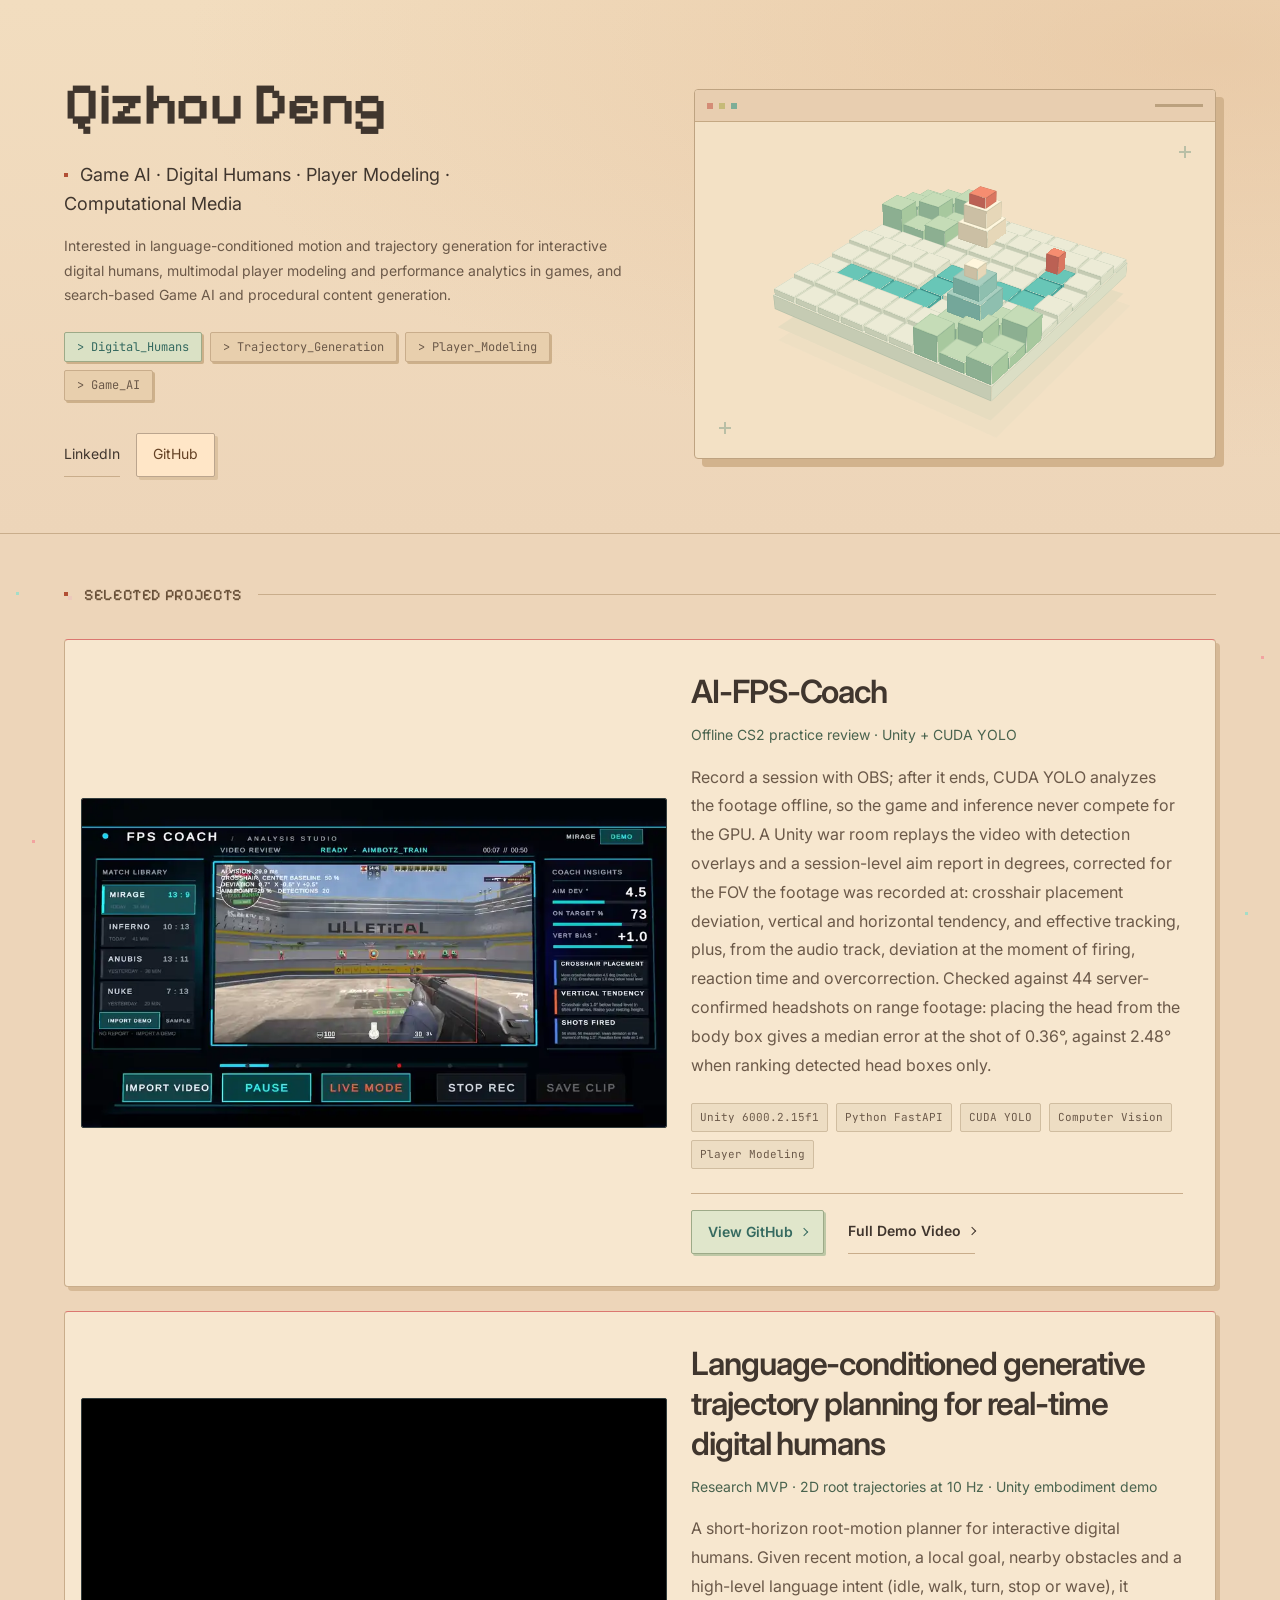
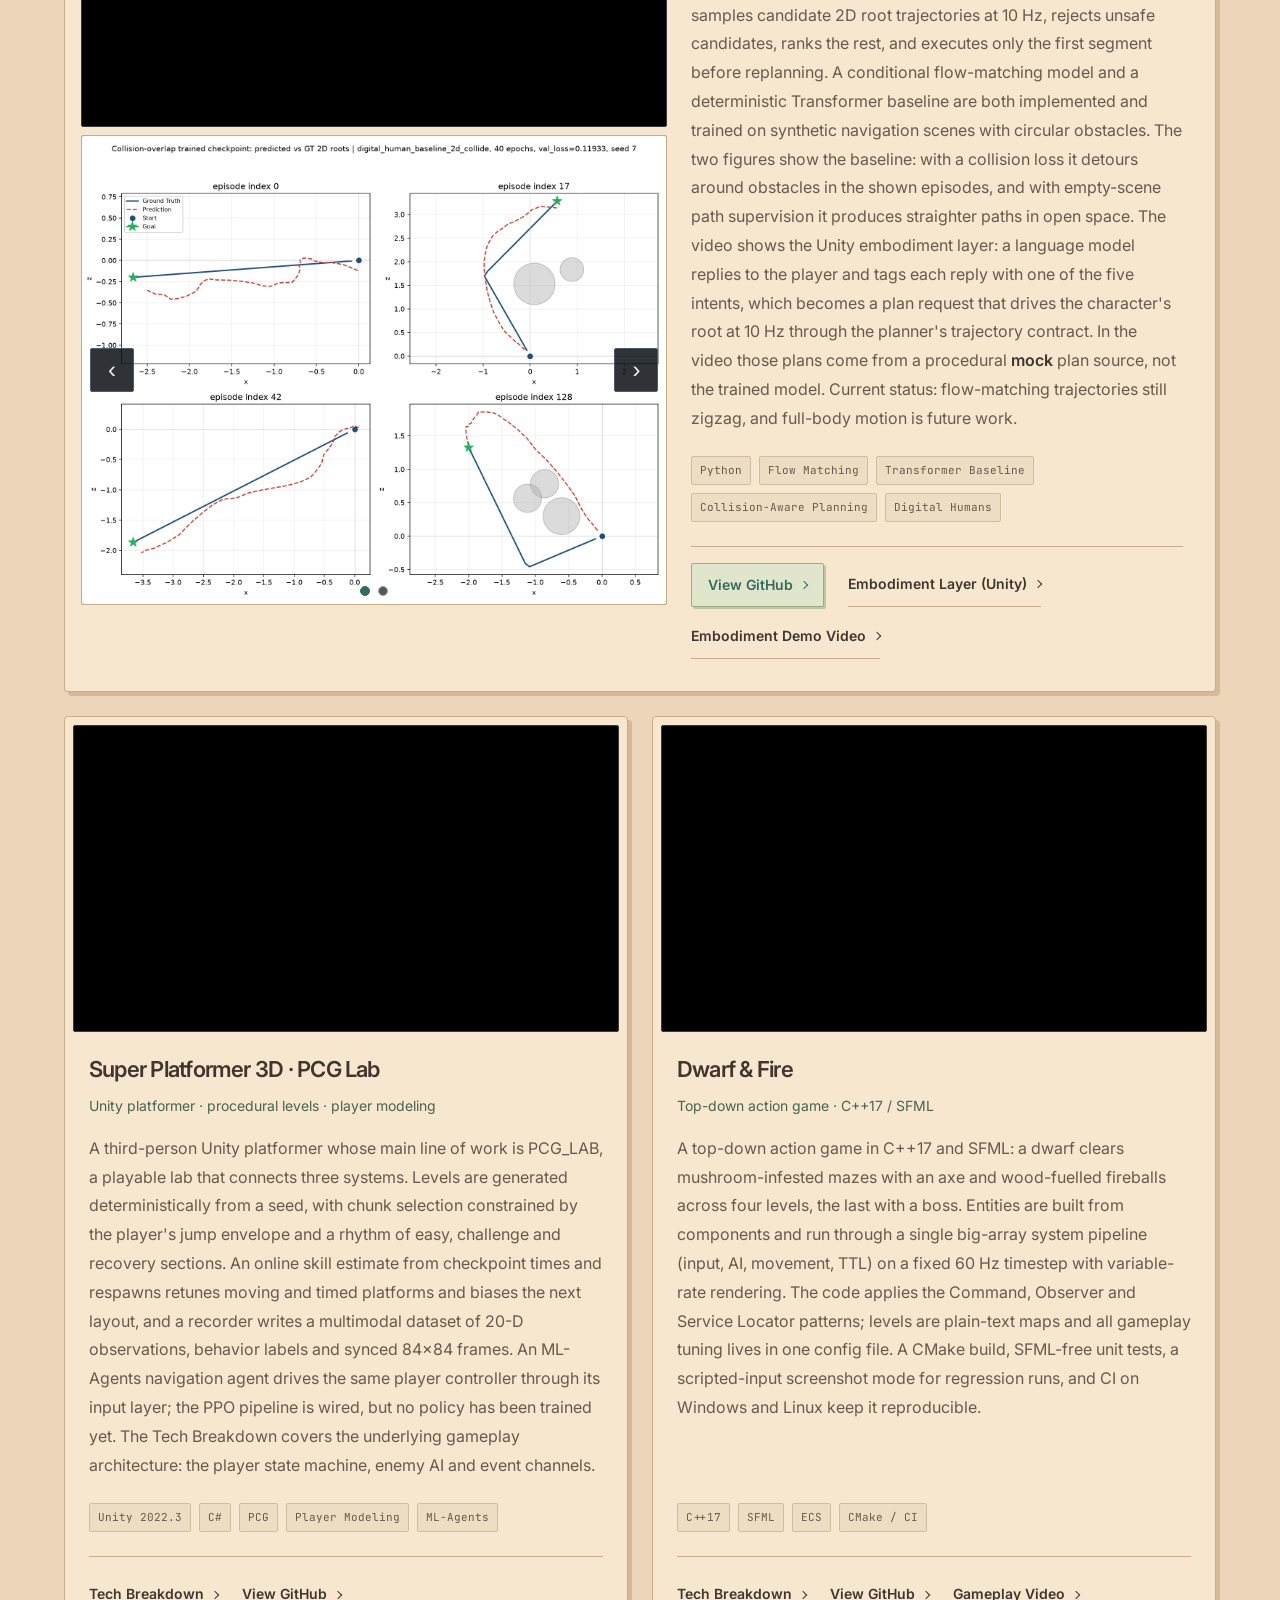
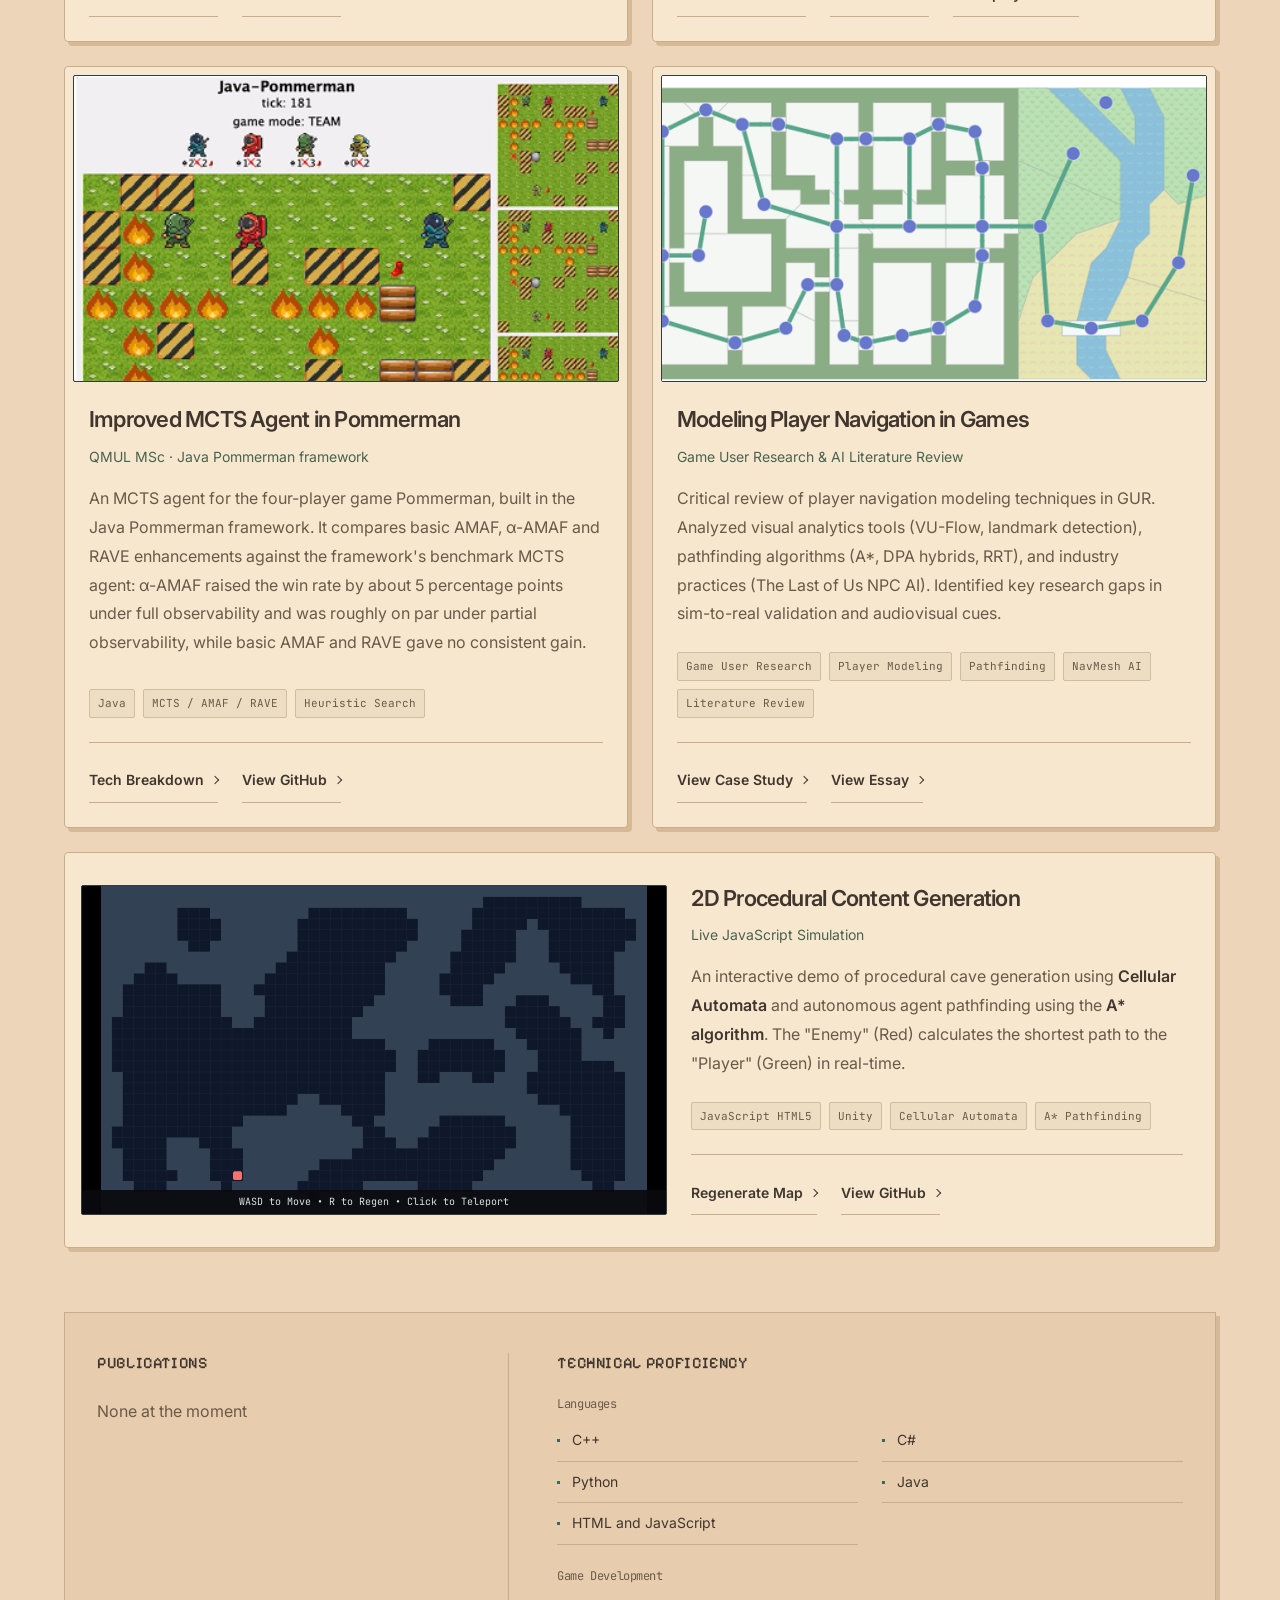
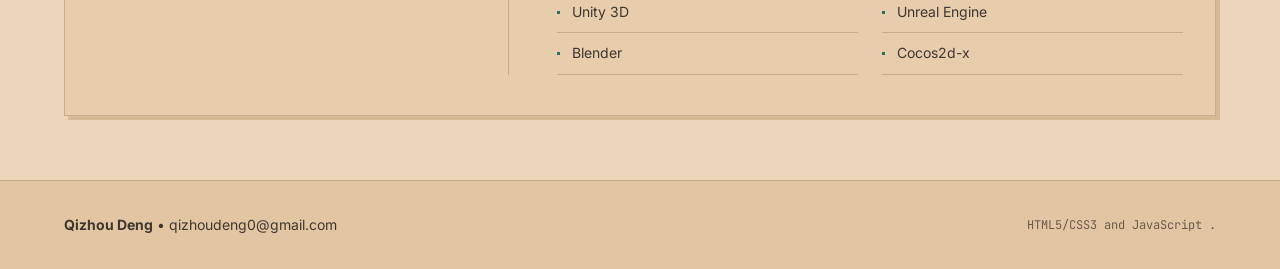
==== commit ab9f0dce: "feat(portfolio): autoplay every card video like the embodiment demo Replace the Dwarf & Fire YouTube" ====
--- a/index.html
+++ b/index.html
@@ -160,7 +160,11 @@
 
             <article class="project-card">
                 <div class="media-frame">
-                    <iframe  src="https://www.youtube.com/embed/WgniXyY80Is?si=HhnHrWssUFyCjc2Z" title="YouTube video player" frameborder="0" allow="accelerometer; autoplay; clipboard-write; encrypted-media; gyroscope; picture-in-picture; web-share" referrerpolicy="strict-origin-when-cross-origin" allowfullscreen></iframe>
+                    <video autoplay muted loop playsinline
+                           aria-label="Dwarf &amp; Fire gameplay — the dwarf clears mushroom mazes with an axe and fireballs across four levels"
+                           style="width:100%; height:100%; object-fit:contain;">
+                        <source src="dwarf-and-fire-demo.mp4" type="video/mp4">
+                    </video>
                 </div>
                 <div class="project-meta">
                     <h3>Dwarf &amp; Fire</h3>
@@ -178,6 +182,7 @@
                         <!-- UPDATED LINK: Calls the JS function to switch views -->
                         <a role="button" tabindex="0" onkeydown="if(event.key==='Enter'||event.key===' '){event.preventDefault();this.click();}" onclick="showDwarf()" class="btn-link">Tech Breakdown</a>
                         <a href="https://github.com/QizhouD/2D-action-game" target="_blank" class="btn-link">View GitHub</a>
+                        <a href="dwarf-and-fire-demo.mp4" class="btn-link">Gameplay Video</a>
                     </div>
                 </div>
             </article>
@@ -1169,16 +1174,7 @@
         requestAnimationFrame(loop);
     }
 
-    // Motion preference applies to both the preview and the existing simulation.
     const motionPreference = window.matchMedia('(prefers-reduced-motion: reduce)');
-    const previewVideo = document.querySelector('#home-view video');
-    function applyMotionPreference() {
-        previewVideo.controls = true;
-        if (motionPreference.matches) previewVideo.pause();
-        else previewVideo.play().catch(() => {});
-    }
-    motionPreference.addEventListener('change', applyMotionPreference);
-    applyMotionPreference();
     initGame();
     loop();
 </script>
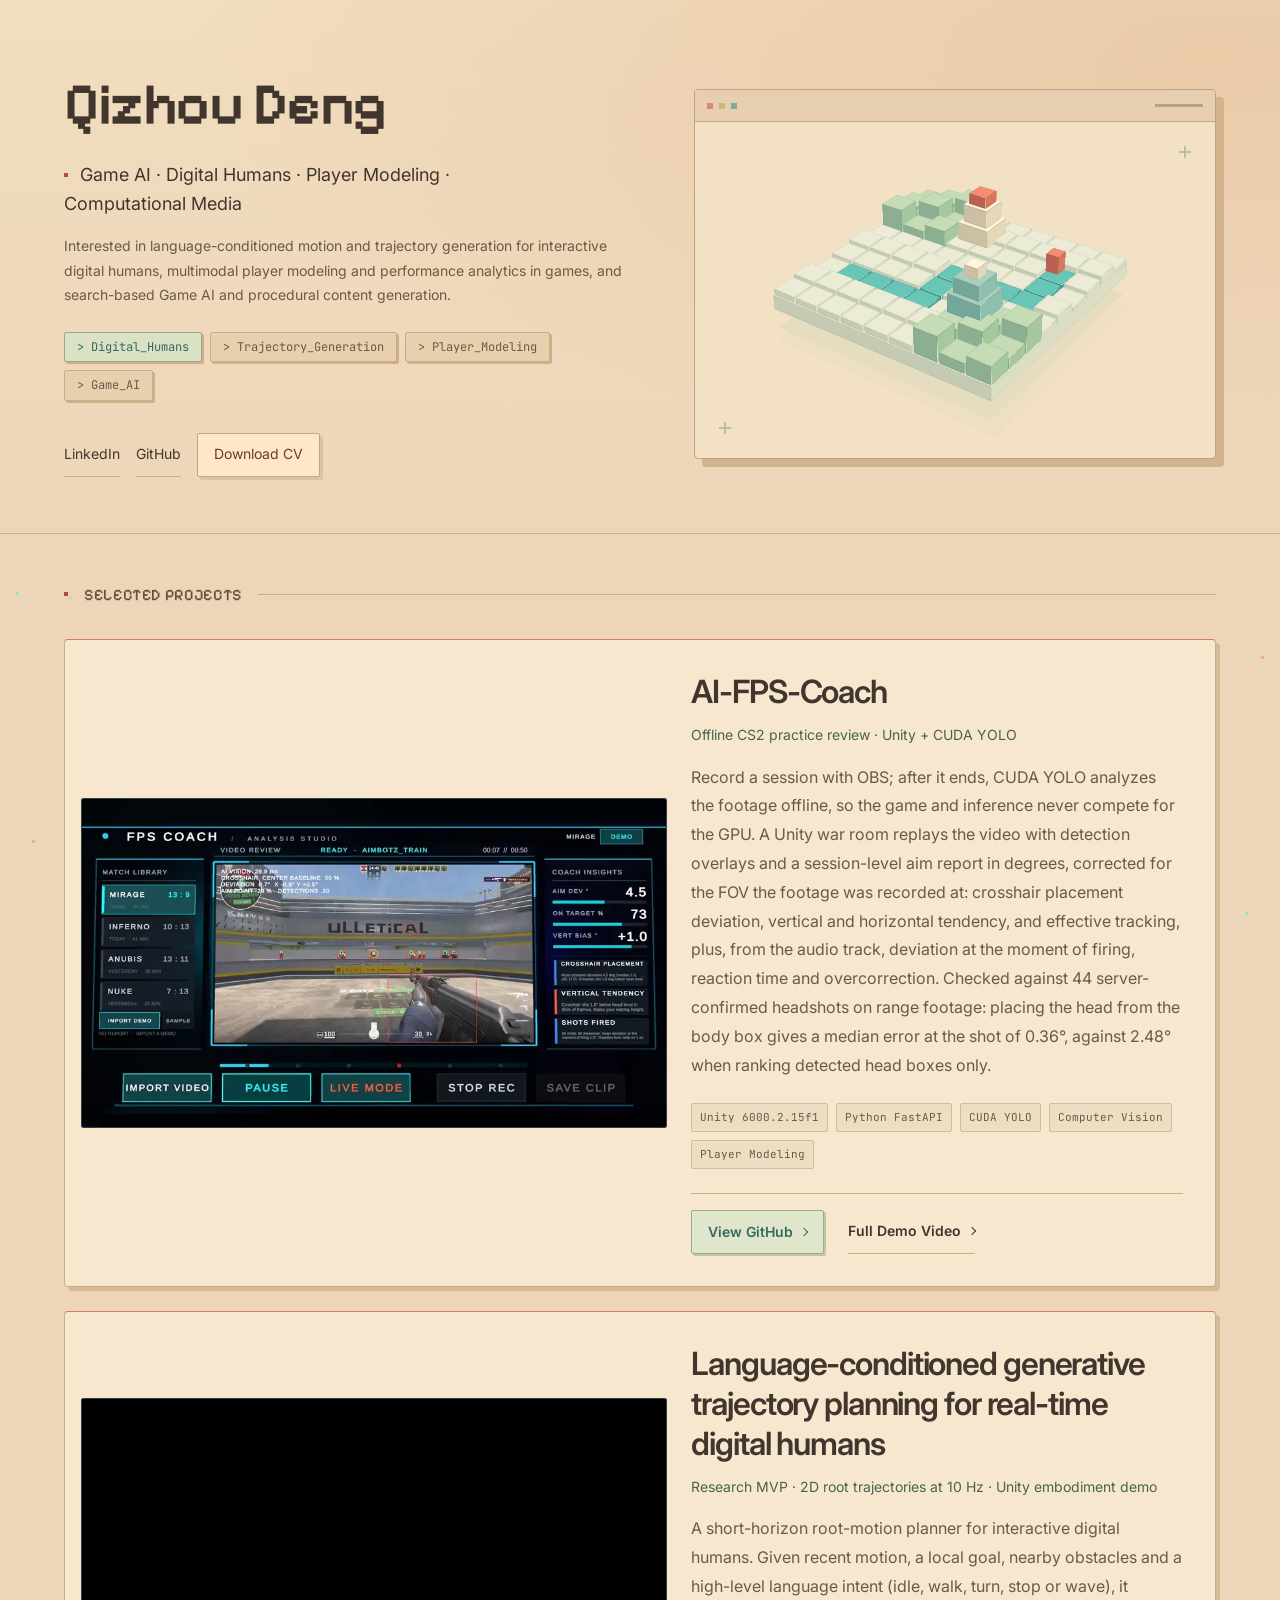
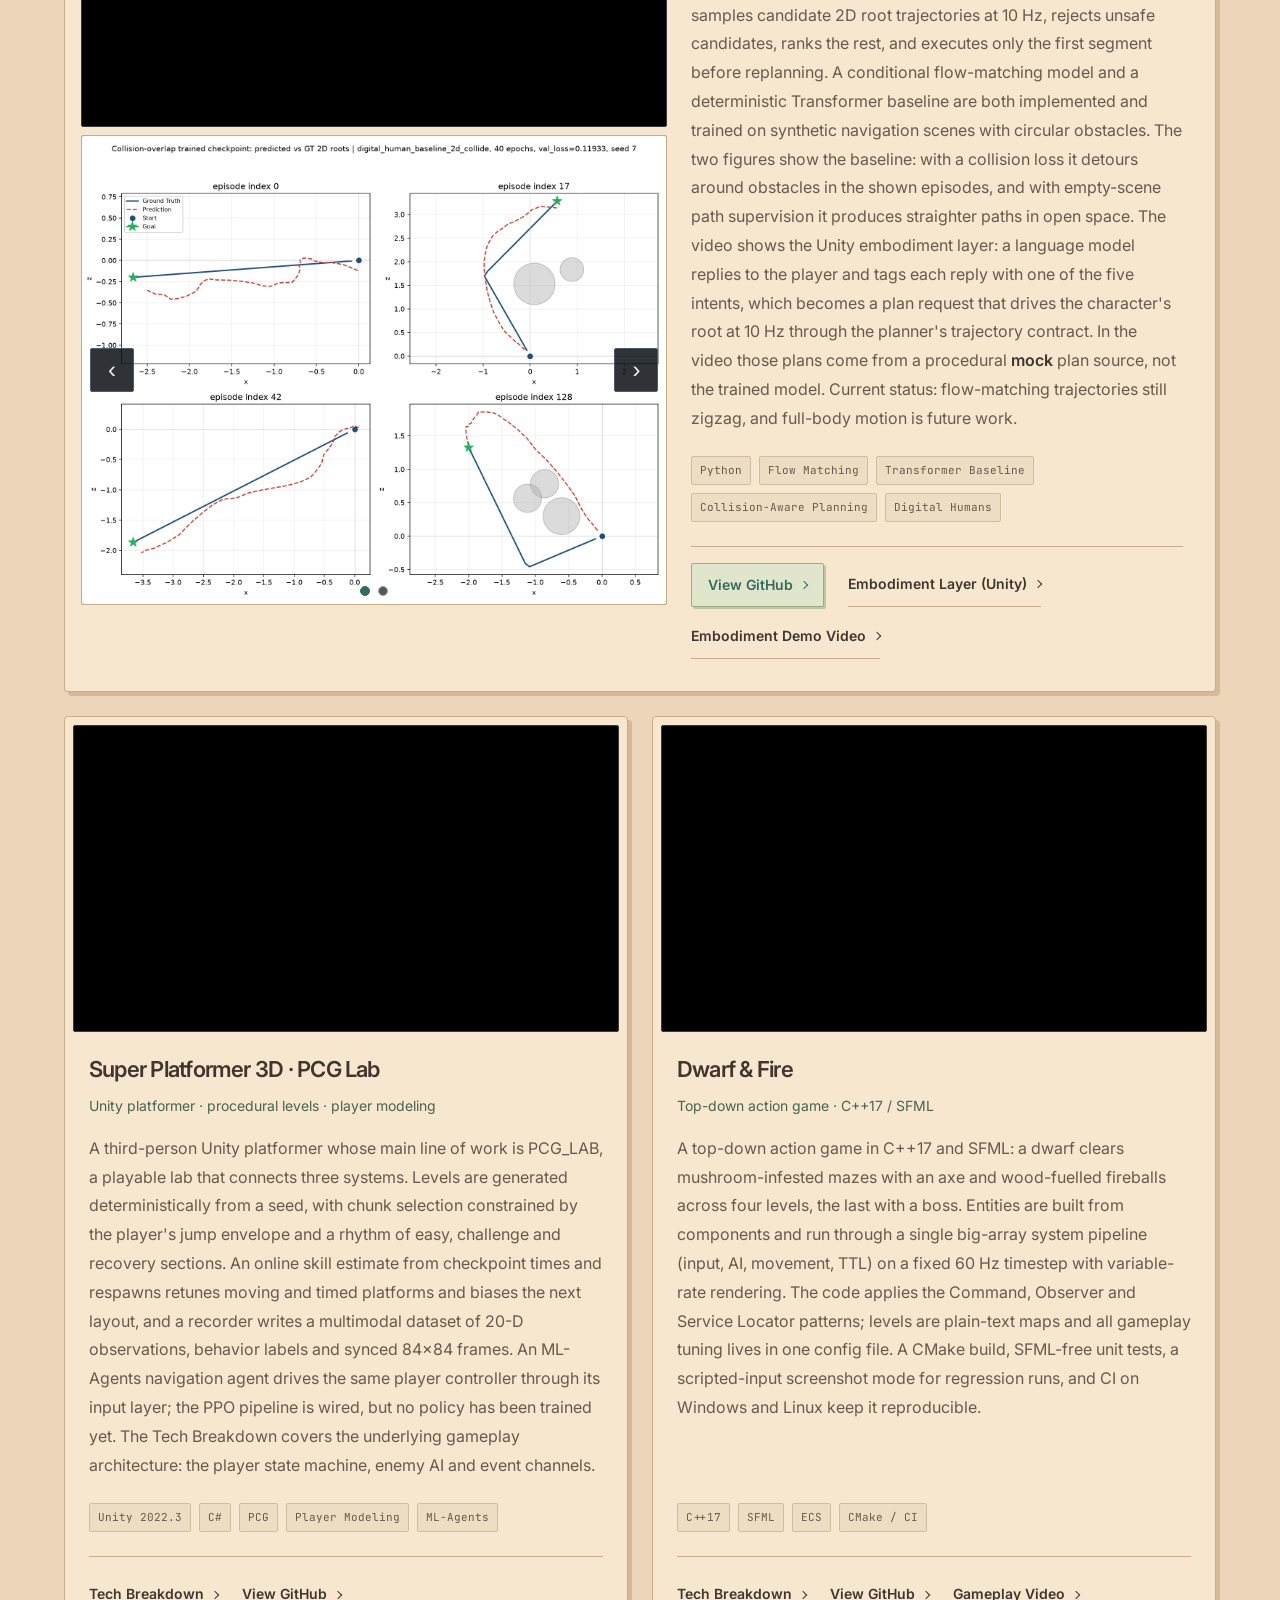
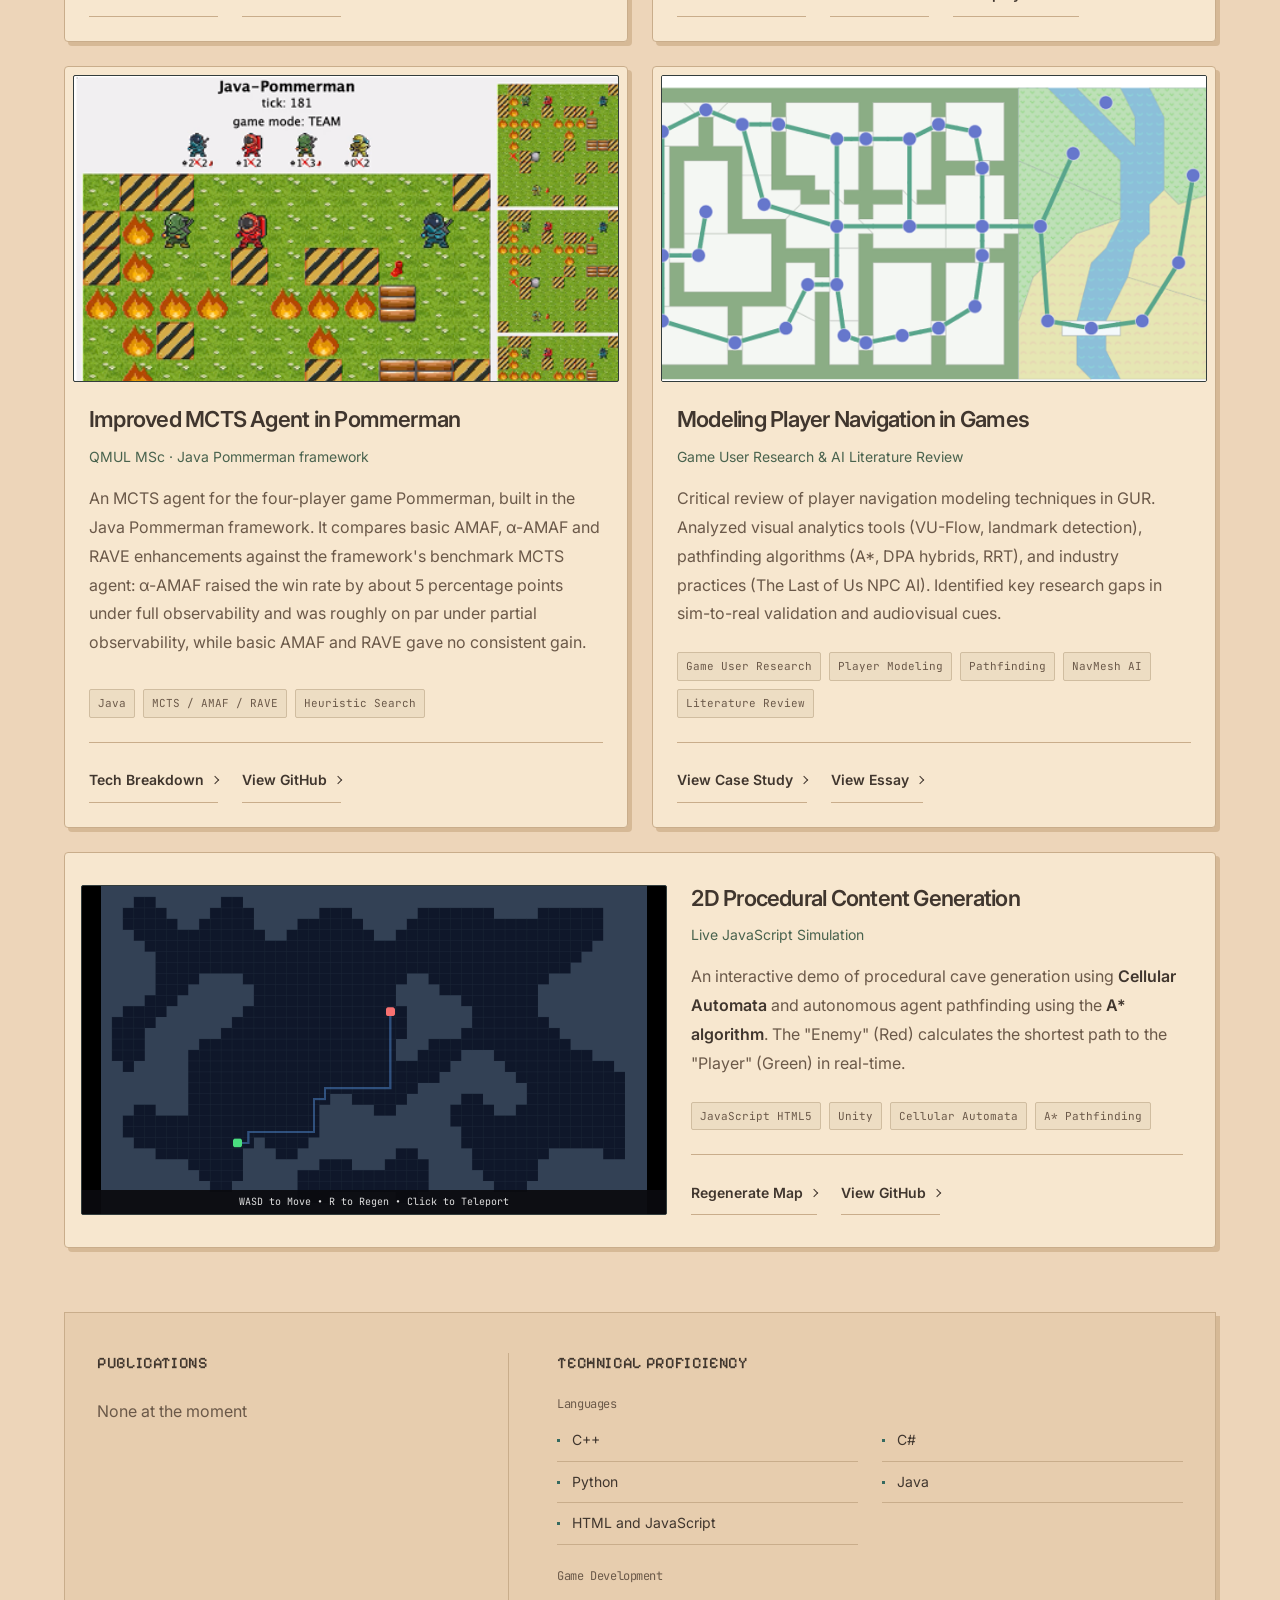
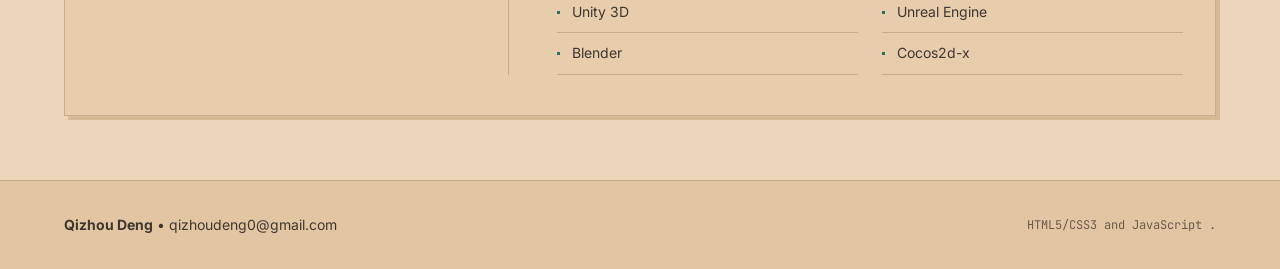
==== commit 3c142654: "feat(portfolio): link the research CV PDF Add the two-page research CV exported from phd/essays/Qizh" ====
--- a/index.html
+++ b/index.html
@@ -30,6 +30,7 @@
                 <div class="profile-links">
                     <a href="https://www.linkedin.com/in/qizhou-deng-935728208/" style="margin: 0 10px;">LinkedIn</a>
                     <a href="https://github.com/QizhouD" style="margin: 0 10px;">GitHub</a>
+                    <a href="QizhouDeng-CV.pdf" target="_blank" style="margin: 0 10px;">Download CV</a>
                 </div>
             </div>
             <div class="pixel-scene" aria-hidden="true">
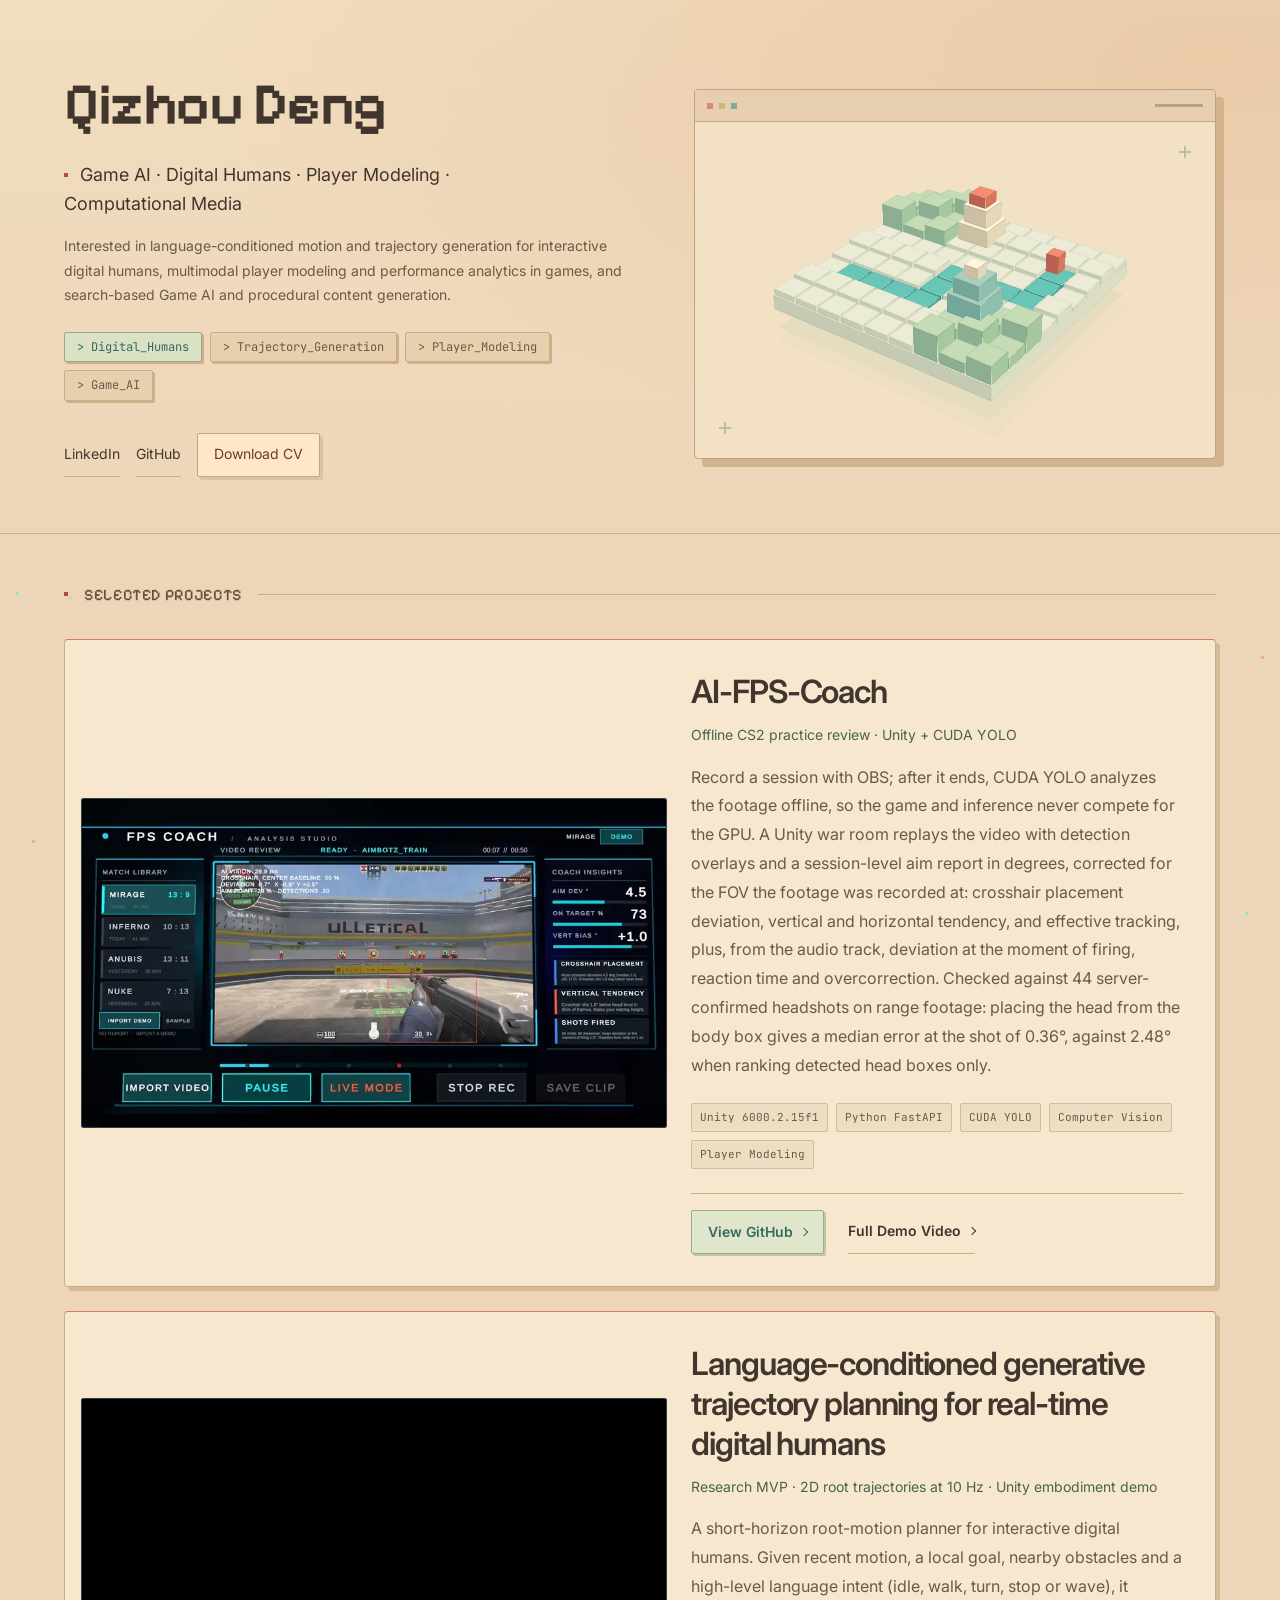
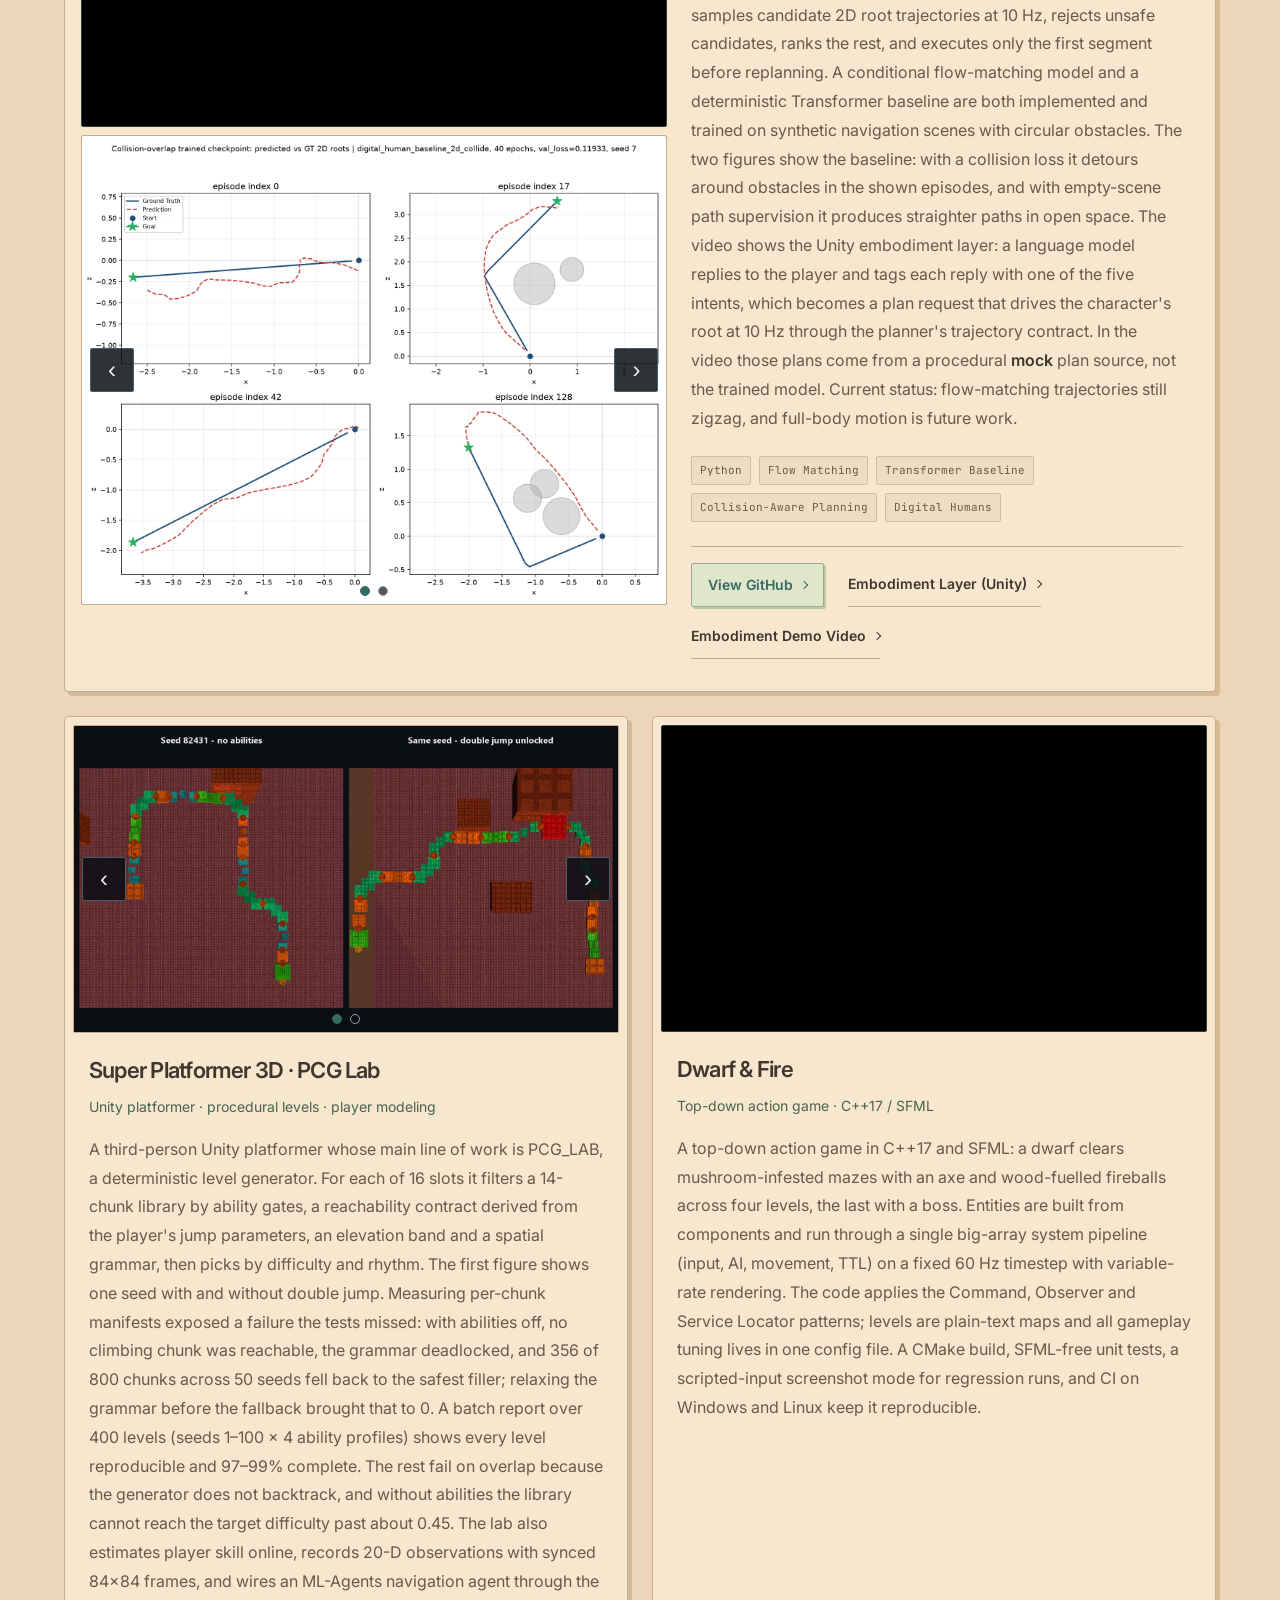
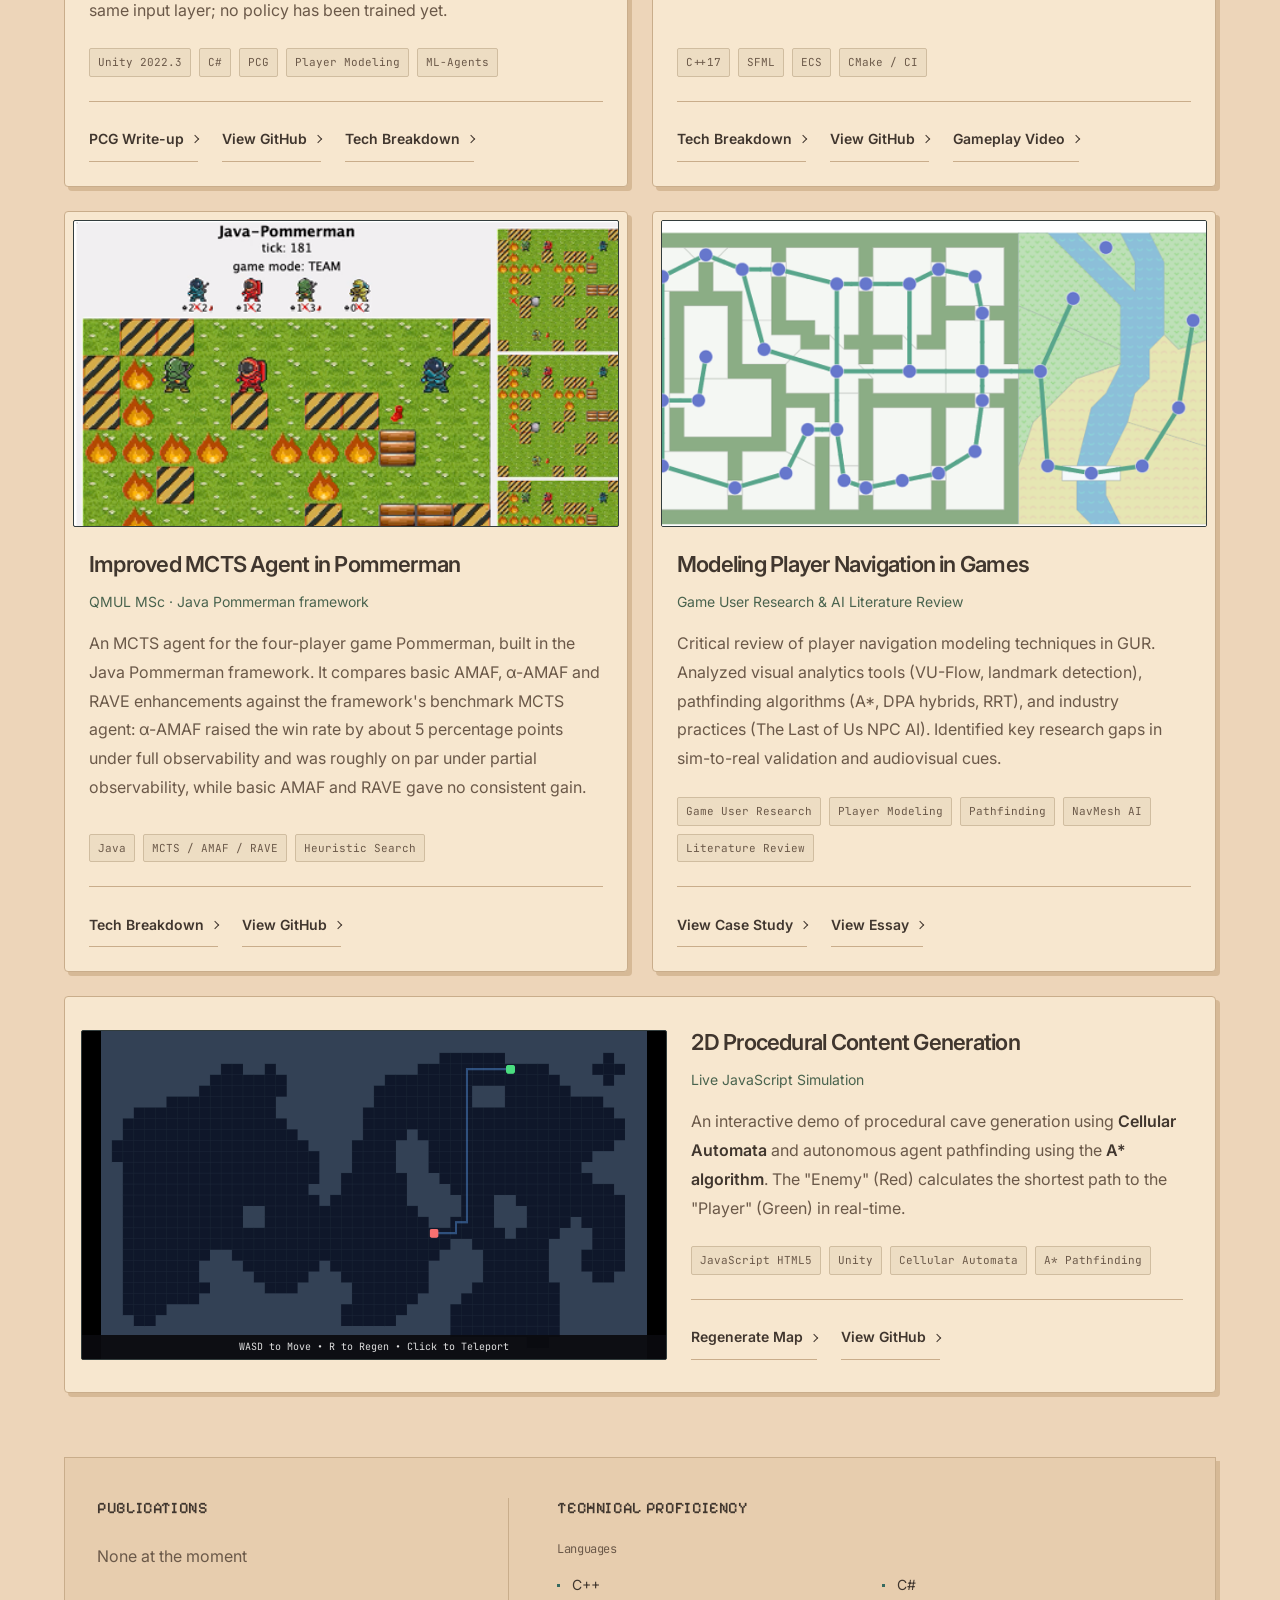
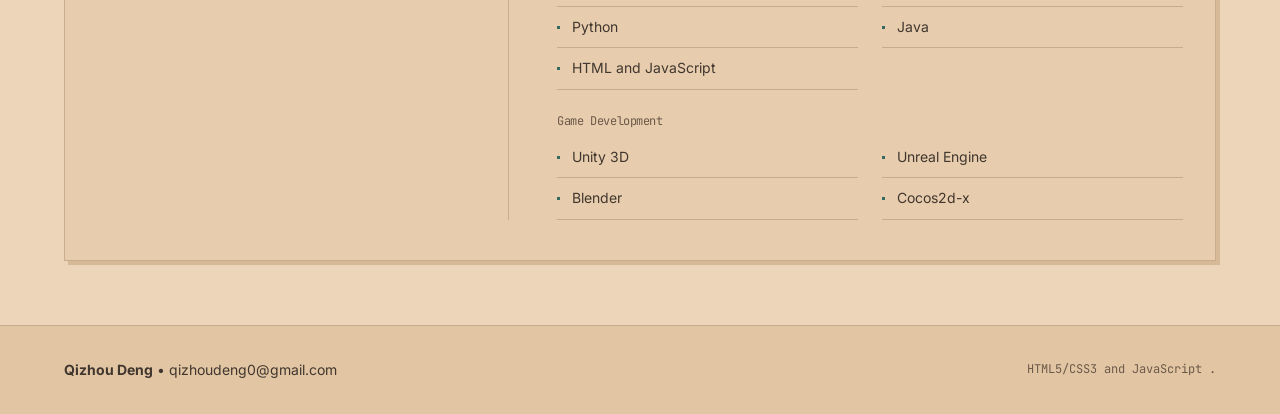
==== commit 713d4945: "feat(portfolio): retell the Super Platformer card around the PCG Lab Replace the itch.io play embed " ====
--- a/index.html
+++ b/index.html
@@ -136,13 +136,36 @@
             </article>
 
             <article class="project-card">
-                <div class="media-frame">
-                    <iframe title="Super-Platformer on itch.io" frameborder="0" src="https://itch.io/embed/4102404" width="552" height="167"><a href="https://masterjim.itch.io/super-platformer">Super-Platformer by masterjim</a></iframe>                </div>
+                <div class="media-carousel"
+                     data-carousel
+                     tabindex="0"
+                     role="region"
+                     aria-roledescription="carousel"
+                     aria-label="PCG Lab layouts and gameplay">
+                    <div class="carousel-viewport">
+                        <div class="carousel-track">
+                            <figure class="carousel-slide" role="group" aria-roledescription="slide" aria-label="1 of 2">
+                                <img src="assets/platformer-pcg-seed-82431.jpg"
+                                     alt="Top-down layouts of seed 82431: without abilities the route stays low and flat; with double jump unlocked the same seed climbs, turns and reaches a combat chunk">
+                            </figure>
+                            <figure class="carousel-slide" role="group" aria-roledescription="slide" aria-label="2 of 2" aria-hidden="true">
+                                <img src="assets/platformer-pcg-lab-hud.jpg"
+                                     alt="PCG Lab in play: the player at the start of seed 82431 with the lab HUD for seed, abilities, adaptive difficulty, training mode and dataset recording">
+                            </figure>
+                        </div>
+                    </div>
+                    <button type="button" class="carousel-btn carousel-btn--prev" aria-label="Previous image" data-carousel-prev>&lsaquo;</button>
+                    <button type="button" class="carousel-btn carousel-btn--next" aria-label="Next image" data-carousel-next>&rsaquo;</button>
+                    <div class="carousel-dots" role="tablist" aria-label="Choose image">
+                        <button type="button" class="carousel-dot" role="tab" aria-selected="true" aria-label="Same seed with and without double jump" data-carousel-goto="0"></button>
+                        <button type="button" class="carousel-dot" role="tab" aria-selected="false" aria-label="Lab gameplay and HUD" data-carousel-goto="1" tabindex="-1"></button>
+                    </div>
+                </div>
                 <div class="project-meta">
                     <h3>Super Platformer 3D · PCG Lab</h3>
                     <span class="project-sub">Unity platformer · procedural levels · player modeling</span>
                     <p>
-                        A third-person Unity platformer whose main line of work is PCG_LAB, a playable lab that connects three systems. Levels are generated deterministically from a seed, with chunk selection constrained by the player's jump envelope and a rhythm of easy, challenge and recovery sections. An online skill estimate from checkpoint times and respawns retunes moving and timed platforms and biases the next layout, and a recorder writes a multimodal dataset of 20-D observations, behavior labels and synced 84×84 frames. An ML-Agents navigation agent drives the same player controller through its input layer; the PPO pipeline is wired, but no policy has been trained yet. The Tech Breakdown covers the underlying gameplay architecture: the player state machine, enemy AI and event channels.
+                        A third-person Unity platformer whose main line of work is PCG_LAB, a deterministic level generator. For each of 16 slots it filters a 14-chunk library by ability gates, a reachability contract derived from the player's jump parameters, an elevation band and a spatial grammar, then picks by difficulty and rhythm. The first figure shows one seed with and without double jump. Measuring per-chunk manifests exposed a failure the tests missed: with abilities off, no climbing chunk was reachable, the grammar deadlocked, and 356 of 800 chunks across 50 seeds fell back to the safest filler; relaxing the grammar before the fallback brought that to 0. A batch report over 400 levels (seeds 1–100 × 4 ability profiles) shows every level reproducible and 97–99% complete. The rest fail on overlap because the generator does not backtrack, and without abilities the library cannot reach the target difficulty past about 0.45. The lab also estimates player skill online, records 20-D observations with synced 84×84 frames, and wires an ML-Agents navigation agent through the same input layer; no policy has been trained yet.
                     </p>
                     <div class="tech-stack mono">
                         <span class="tech-pill">Unity 2022.3</span>
@@ -153,8 +176,9 @@
                     </div>
                     <div class="actions">
                         <!-- Update links as needed -->
+                        <a href="https://github.com/QizhouD/Super-Platformer-3D/blob/main/docs/pcg-story.md" target="_blank" class="btn-link">PCG Write-up</a>
+                        <a href="https://github.com/QizhouD/Super-Platformer-3D" target="_blank" class="btn-link">View GitHub</a>
                         <a role="button" tabindex="0" onkeydown="if(event.key==='Enter'||event.key===' '){event.preventDefault();this.click();}" onclick="showPlatformer()" class="btn-link">Tech Breakdown</a>
-                        <a href="https://github.com/QizhouD/Super-Platformer-3D" target="_blank" class="btn-link">View GitHub</a>
                     </div>
                 </div>
             </article>
@@ -314,7 +338,7 @@
 
     <div class="container article-content">
 
-        <p><em>This page covers the original gameplay architecture (player state machine, enemy AI, spawning and event channels) that PCG_LAB builds on. Procedural generation, player modeling and the ML-Agents pipeline are documented in the <a href="https://github.com/QizhouD/Super-Platformer-3D" target="_blank">repository README</a>.</em></p>
+        <p><em>This page covers the original gameplay architecture (player state machine, enemy AI, spawning and event channels) that PCG_LAB builds on. Procedural generation, player modeling and the ML-Agents pipeline are documented in the <a href="https://github.com/QizhouD/Super-Platformer-3D" target="_blank">repository README</a> and the <a href="https://github.com/QizhouD/Super-Platformer-3D/blob/main/docs/pcg-story.md" target="_blank">PCG write-up</a>.</em></p>
 
         <h2>Summary</h2>
         <p>This portfolio details the core technical architecture of this game project, emphasizing the use of software engineering principles and design patterns. The project demonstrates State Machine design, Strategy Pattern implementation, and decoupled event-driven architecture (Event Channels, ScriptableObject Input).</p>
--- a/portfolio.css
+++ b/portfolio.css
@@ -150,8 +150,6 @@
 .media-frame:has(#gameCanvas) { display: flex; justify-content: center; align-items: center; }
 #gameCanvas { display: block; width: auto !important; height: 100% !important; max-width: 100%; aspect-ratio: 5 / 3; }
 .game-overlay { position: absolute; bottom: 0; left: 0; right: 0; padding: 4px 8px; color: #e0e0e0; background: #0a0a0fed; font: .625rem/1.6 'JetBrains Mono', monospace; text-align: center; pointer-events: none; }
-.media-frame:has(iframe[src*="itch.io"]) { display: flex; align-items: center; }
-.media-frame iframe[src*="itch.io"] { height: 167px; }
 .grid-2 { display: grid; grid-template-columns: minmax(0, .7fr) minmax(0, 1.3fr); gap: 48px; border-top: 1px solid var(--border); padding-top: 40px; }
 .grid-2 > div { color: var(--text-muted); }
 .grid-2 > div + div { padding-left: 48px; border-left: 1px solid var(--border); }
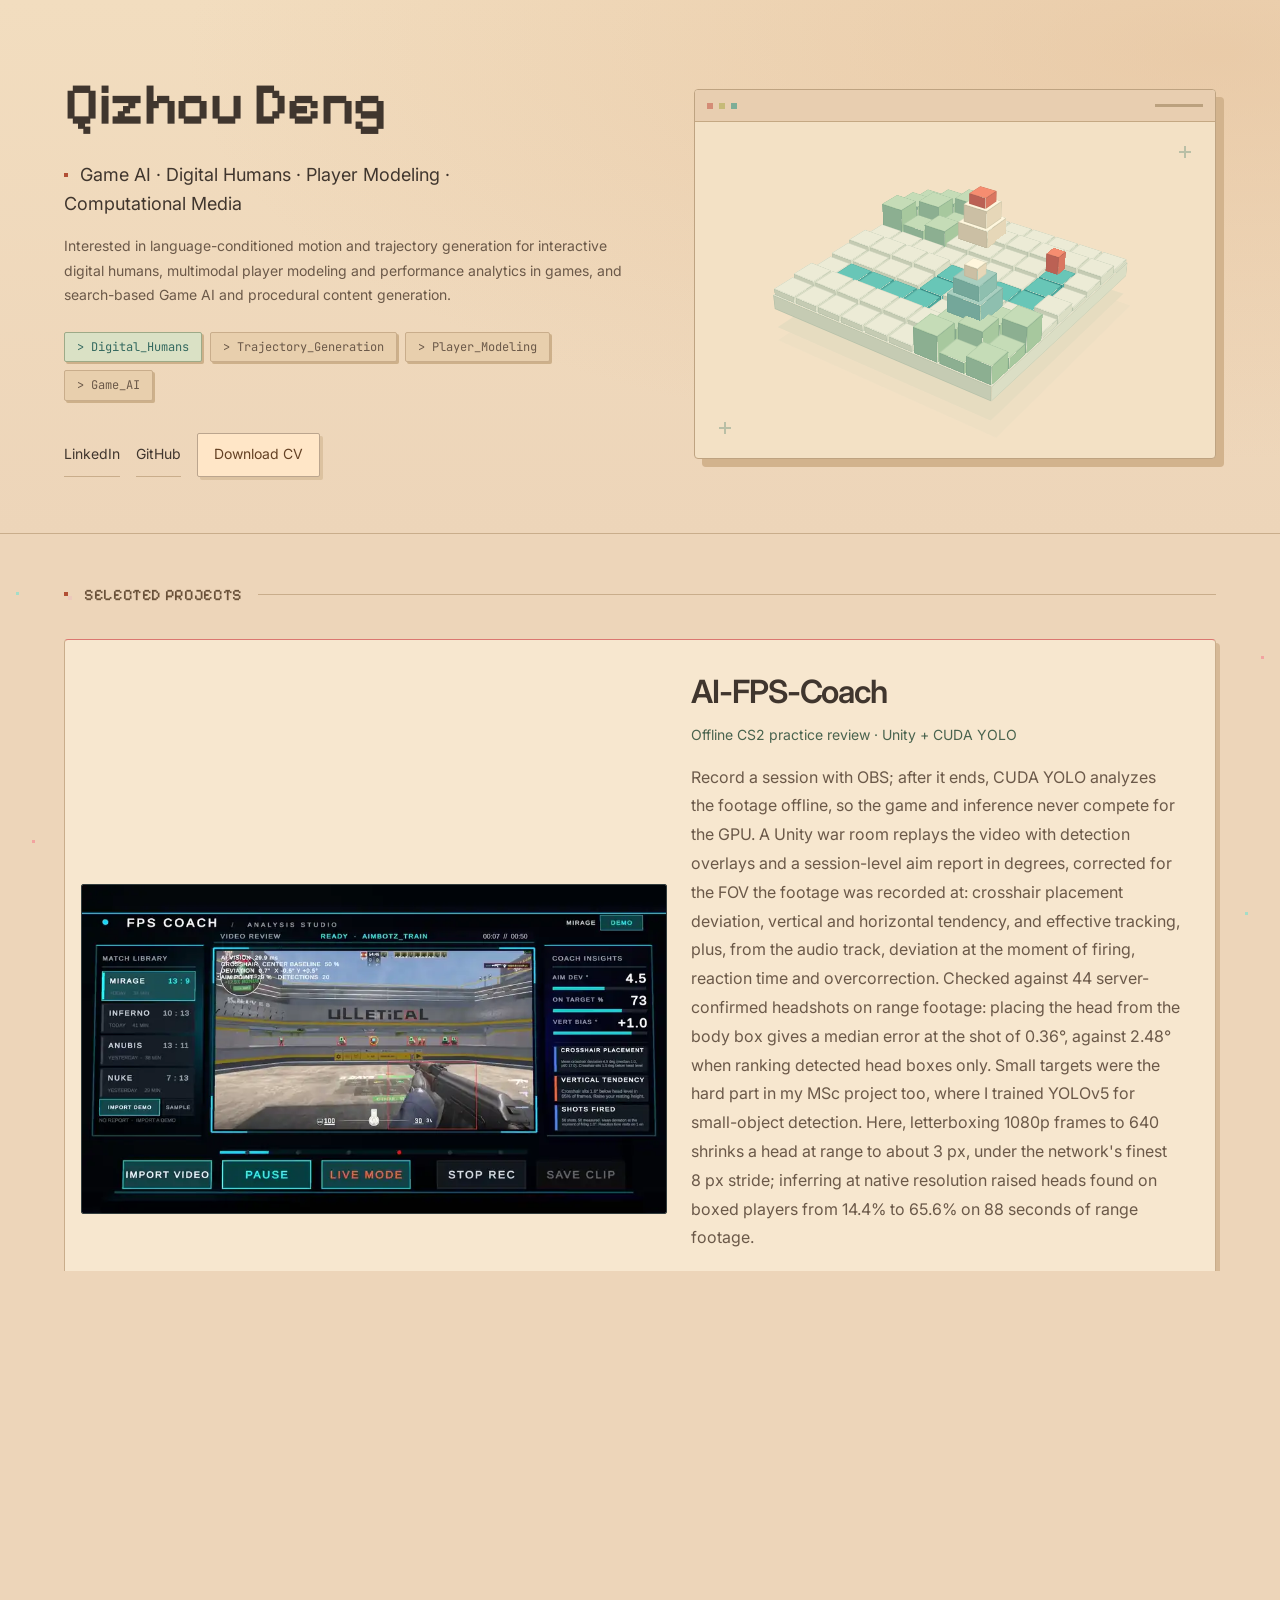
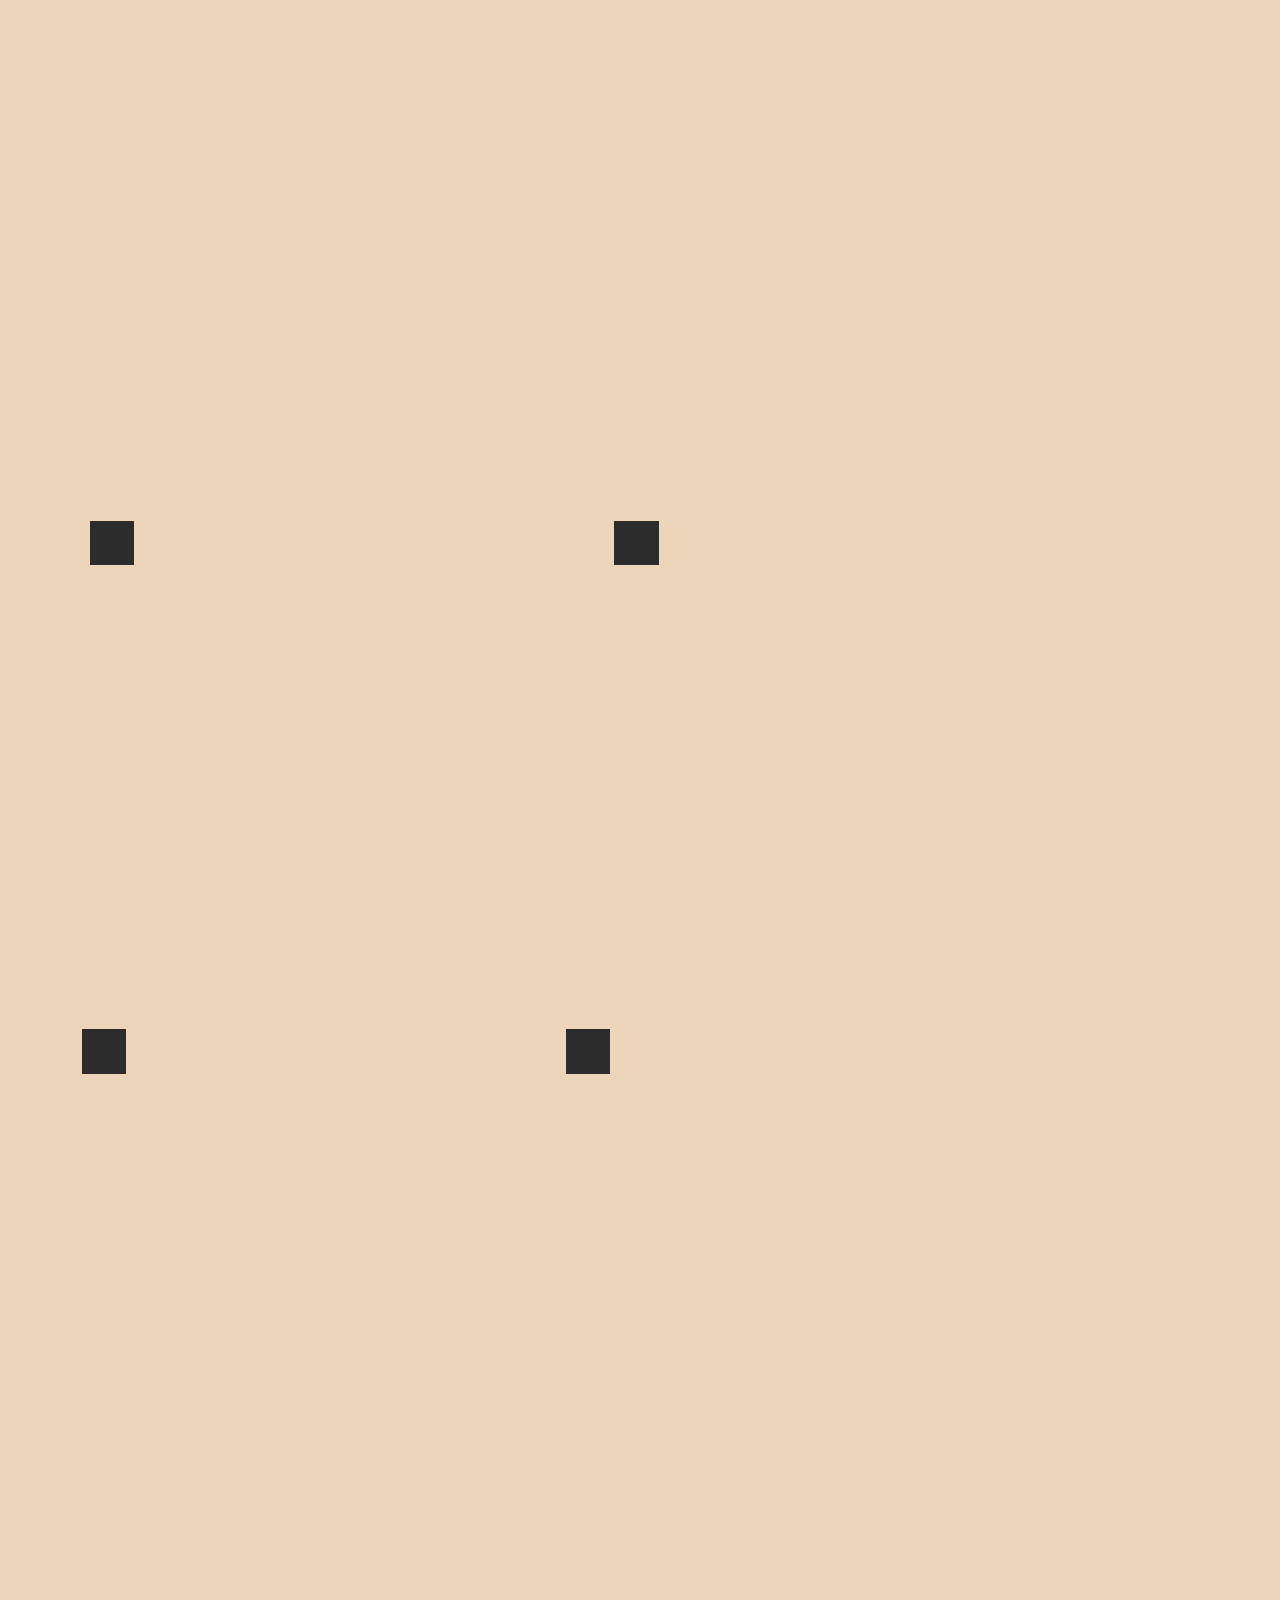
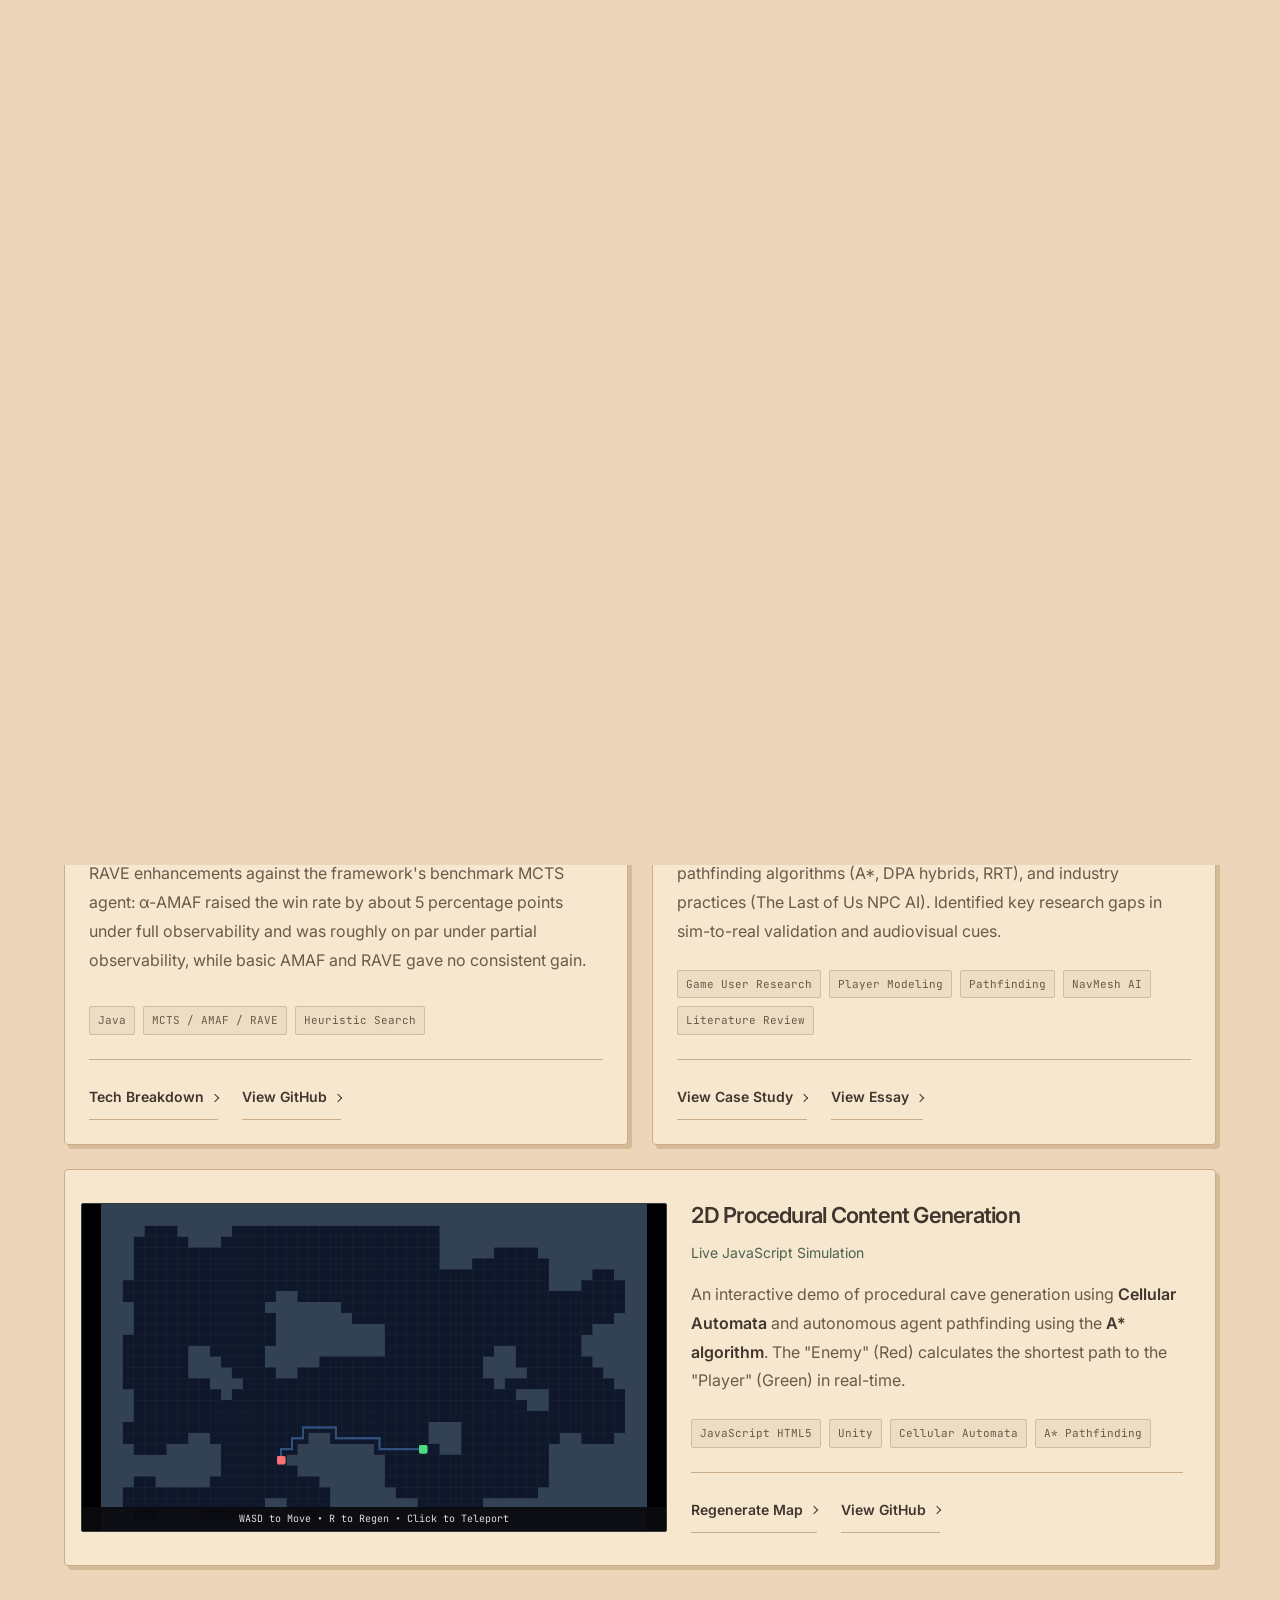
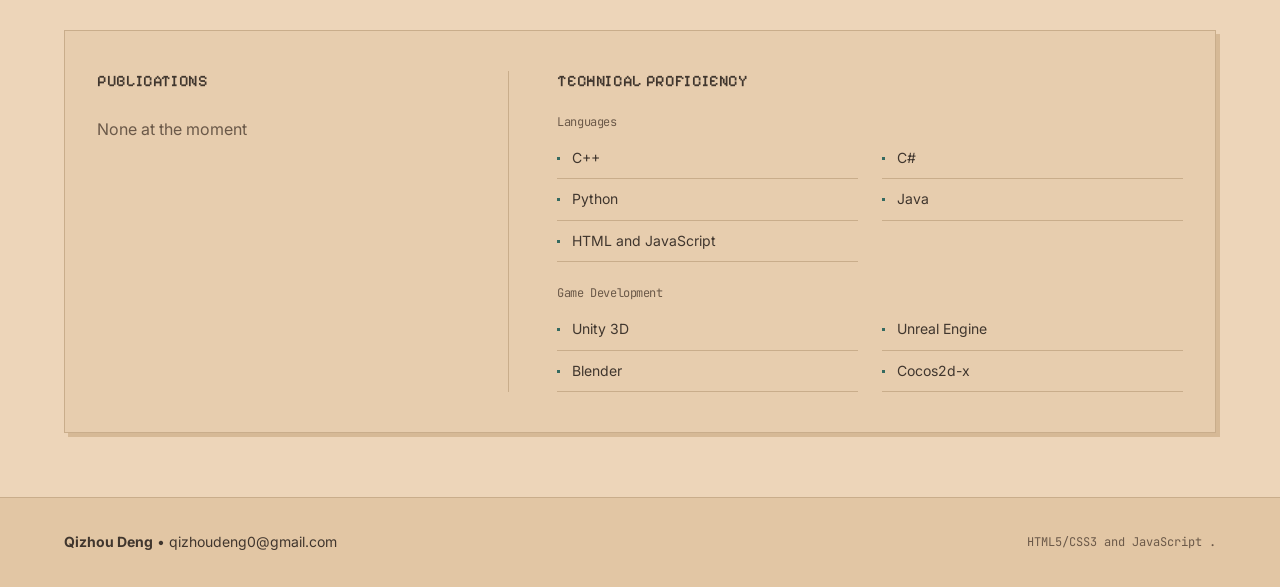
==== commit 816ee4d7: "fix(portfolio): describe the QMUL MSc detection project as written in the thesis Replace the researc" ====
--- a/index.html
+++ b/index.html
@@ -63,7 +63,7 @@
                     <h3>AI-FPS-Coach</h3>
                     <span class="project-sub">Offline CS2 practice review · Unity + CUDA YOLO</span>
                     <p>
-                        Record a session with OBS; after it ends, CUDA YOLO analyzes the footage offline, so the game and inference never compete for the GPU. A Unity war room replays the video with detection overlays and a session-level aim report in degrees, corrected for the FOV the footage was recorded at: crosshair placement deviation, vertical and horizontal tendency, and effective tracking, plus, from the audio track, deviation at the moment of firing, reaction time and overcorrection. Checked against 44 server-confirmed headshots on range footage: placing the head from the body box gives a median error at the shot of 0.36°, against 2.48° when ranking detected head boxes only.
+                        Record a session with OBS; after it ends, CUDA YOLO analyzes the footage offline, so the game and inference never compete for the GPU. A Unity war room replays the video with detection overlays and a session-level aim report in degrees, corrected for the FOV the footage was recorded at: crosshair placement deviation, vertical and horizontal tendency, and effective tracking, plus, from the audio track, deviation at the moment of firing, reaction time and overcorrection. Checked against 44 server-confirmed headshots on range footage: placing the head from the body box gives a median error at the shot of 0.36°, against 2.48° when ranking detected head boxes only. Small targets were the hard part in my MSc project too, where I trained YOLOv5 for small-object detection. Here, letterboxing 1080p frames to 640 shrinks a head at range to about 3&nbsp;px, under the network's finest 8&nbsp;px stride; inferring at native resolution raised heads found on boxed players from 14.4% to 65.6% on 88 seconds of range footage.
                     </p>
                     <div class="tech-stack mono">
                         <span class="tech-pill">Unity 6000.2.15f1</span>
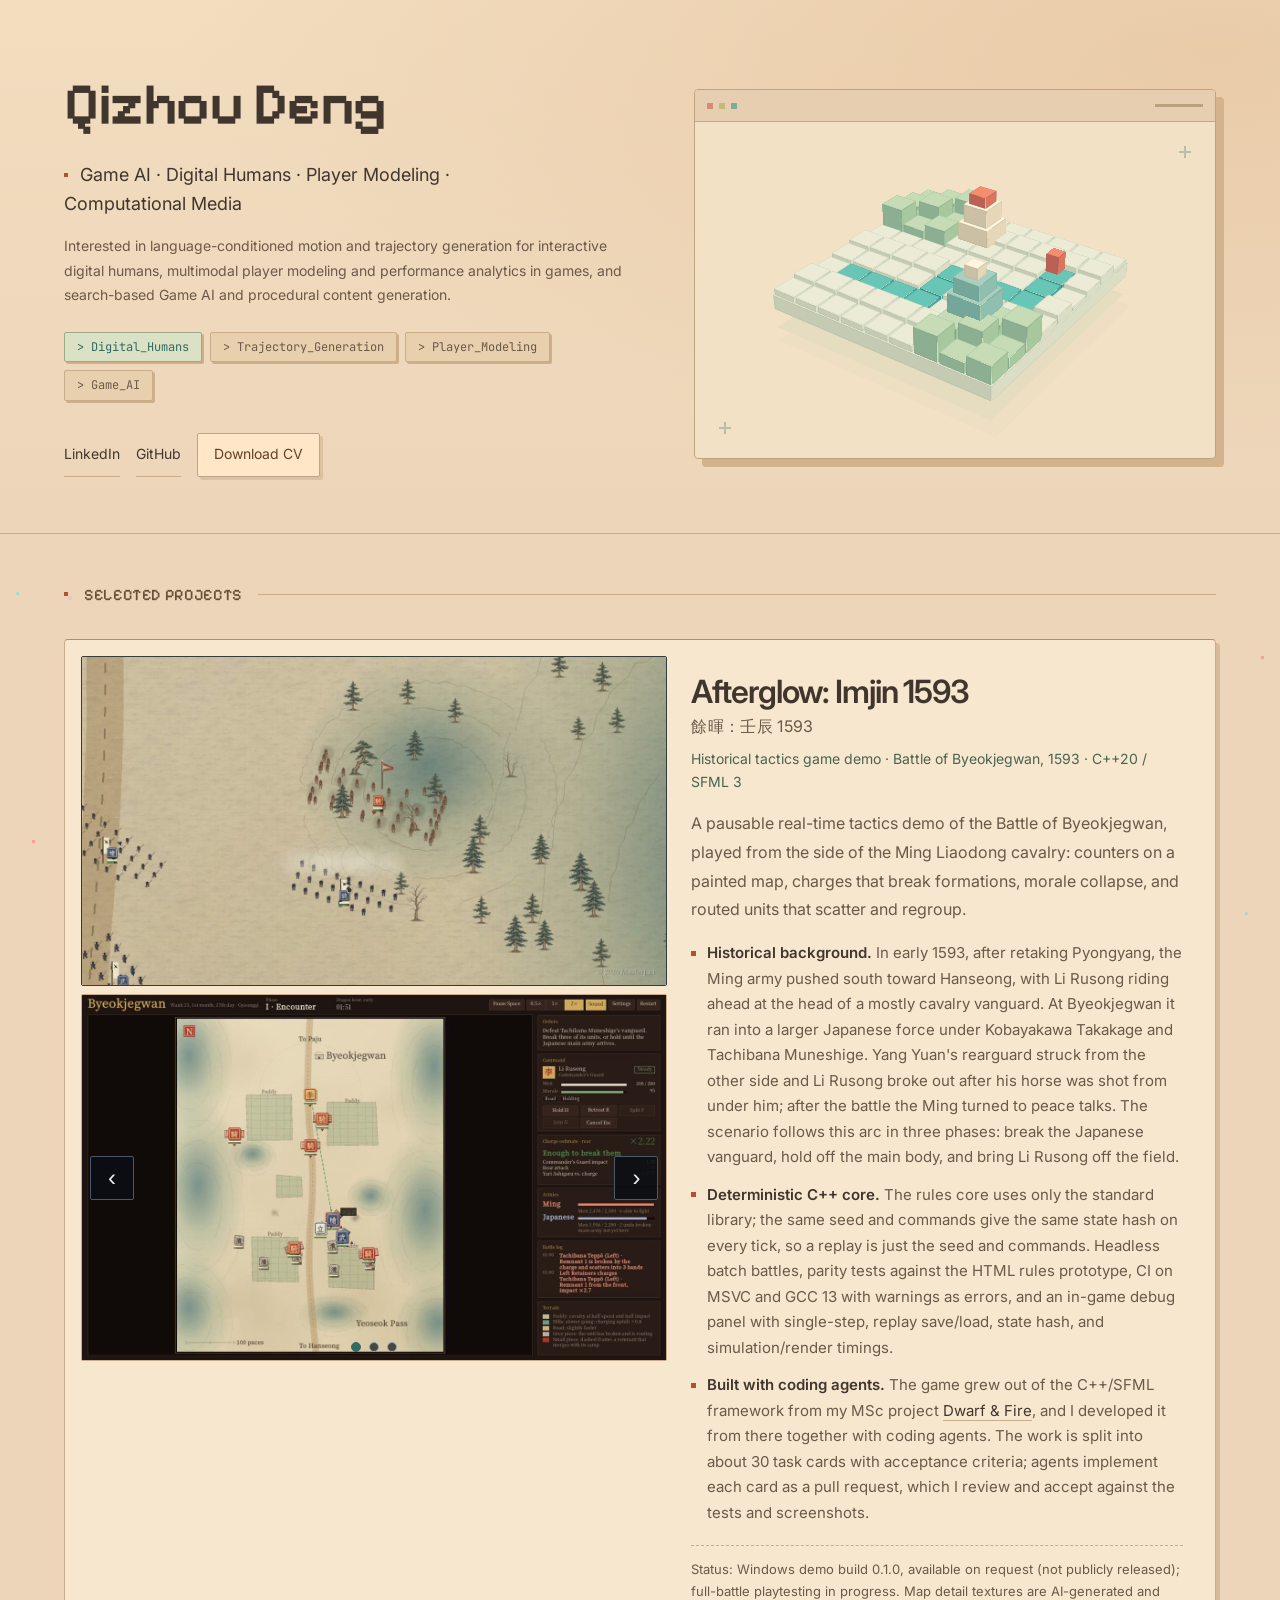
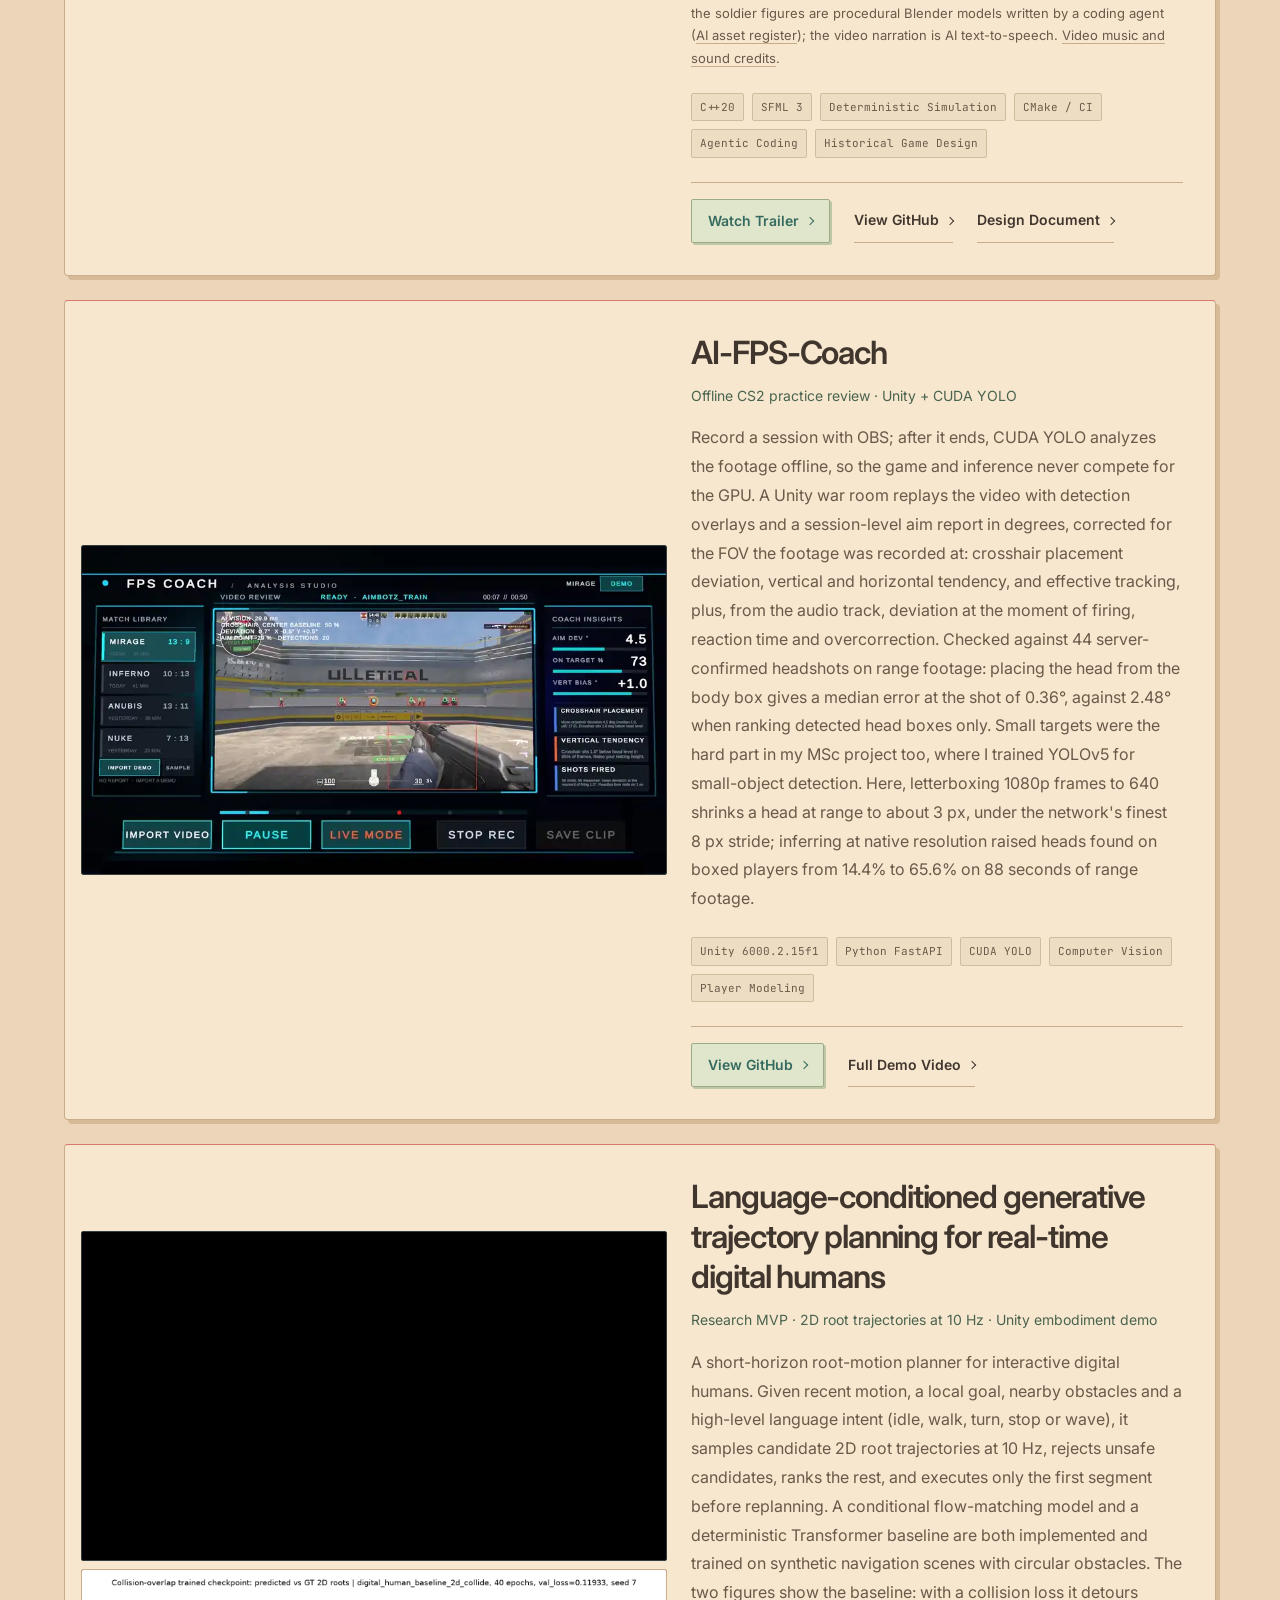
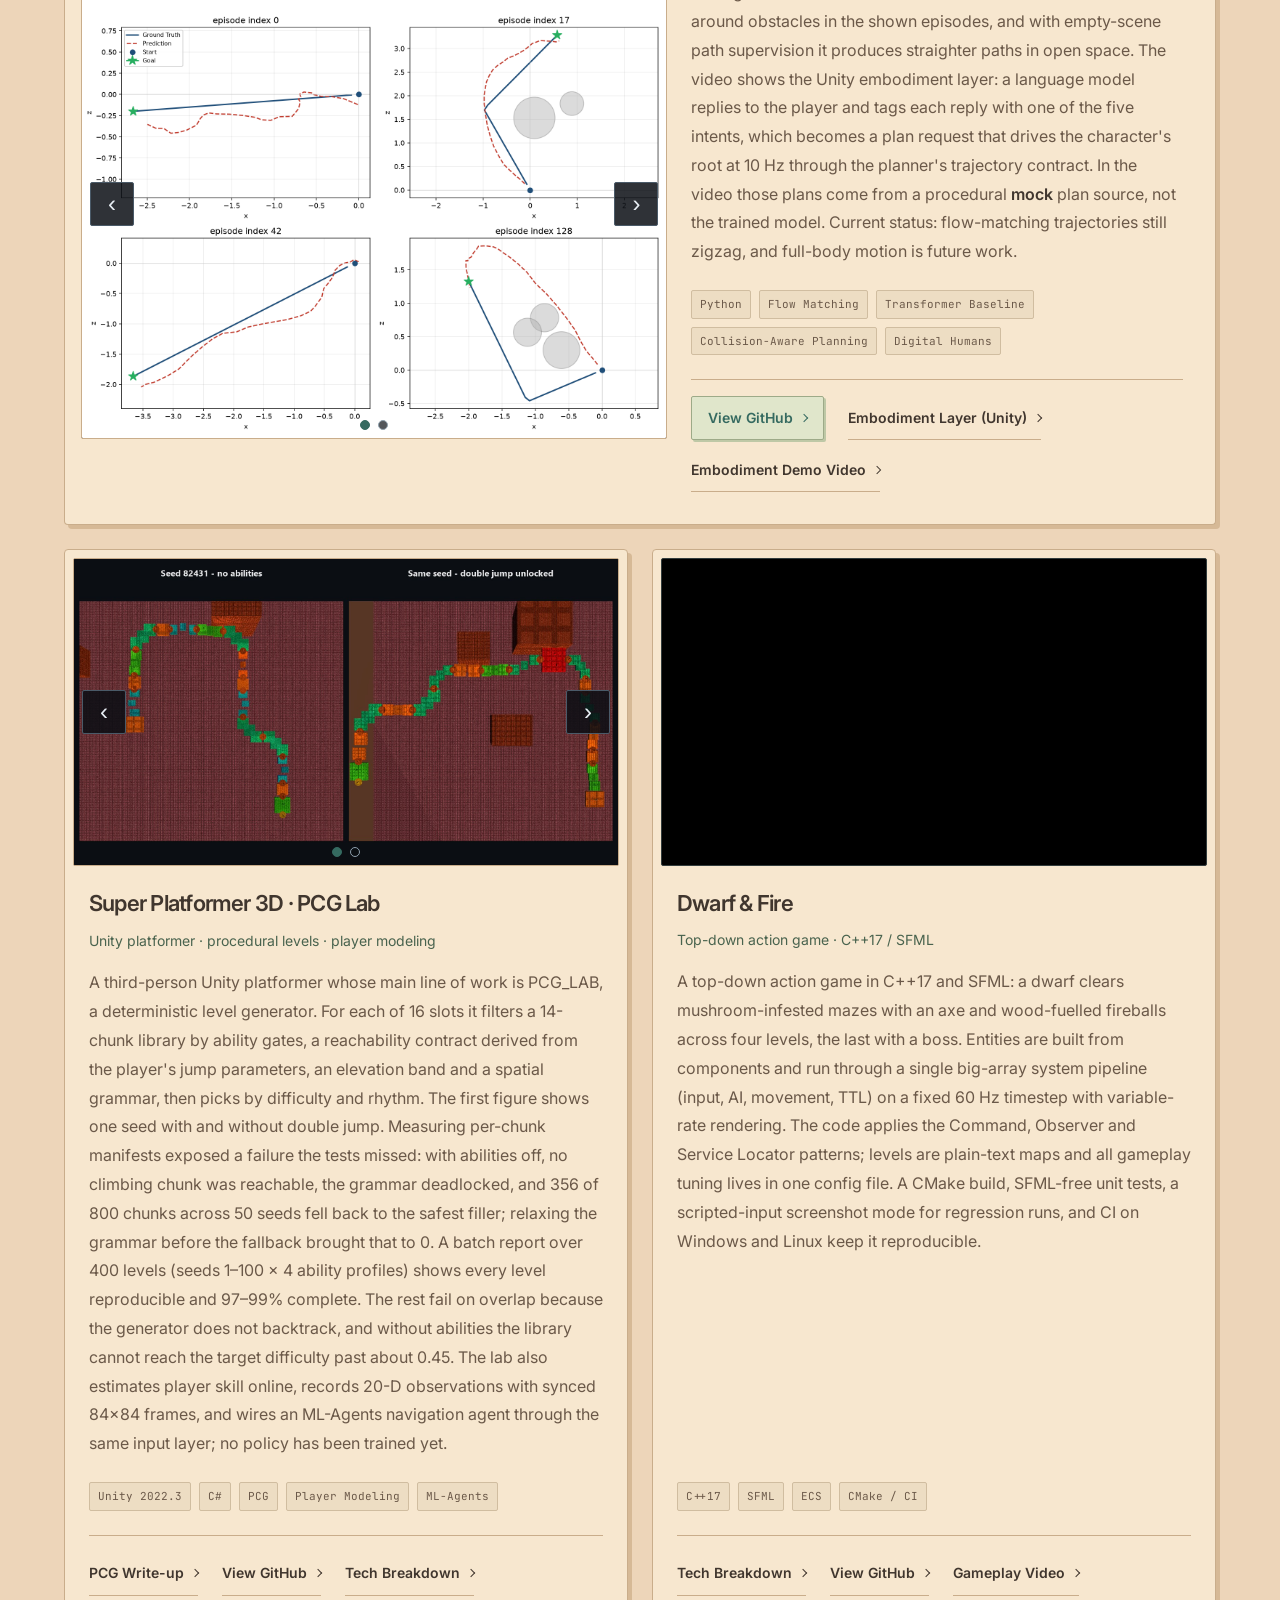
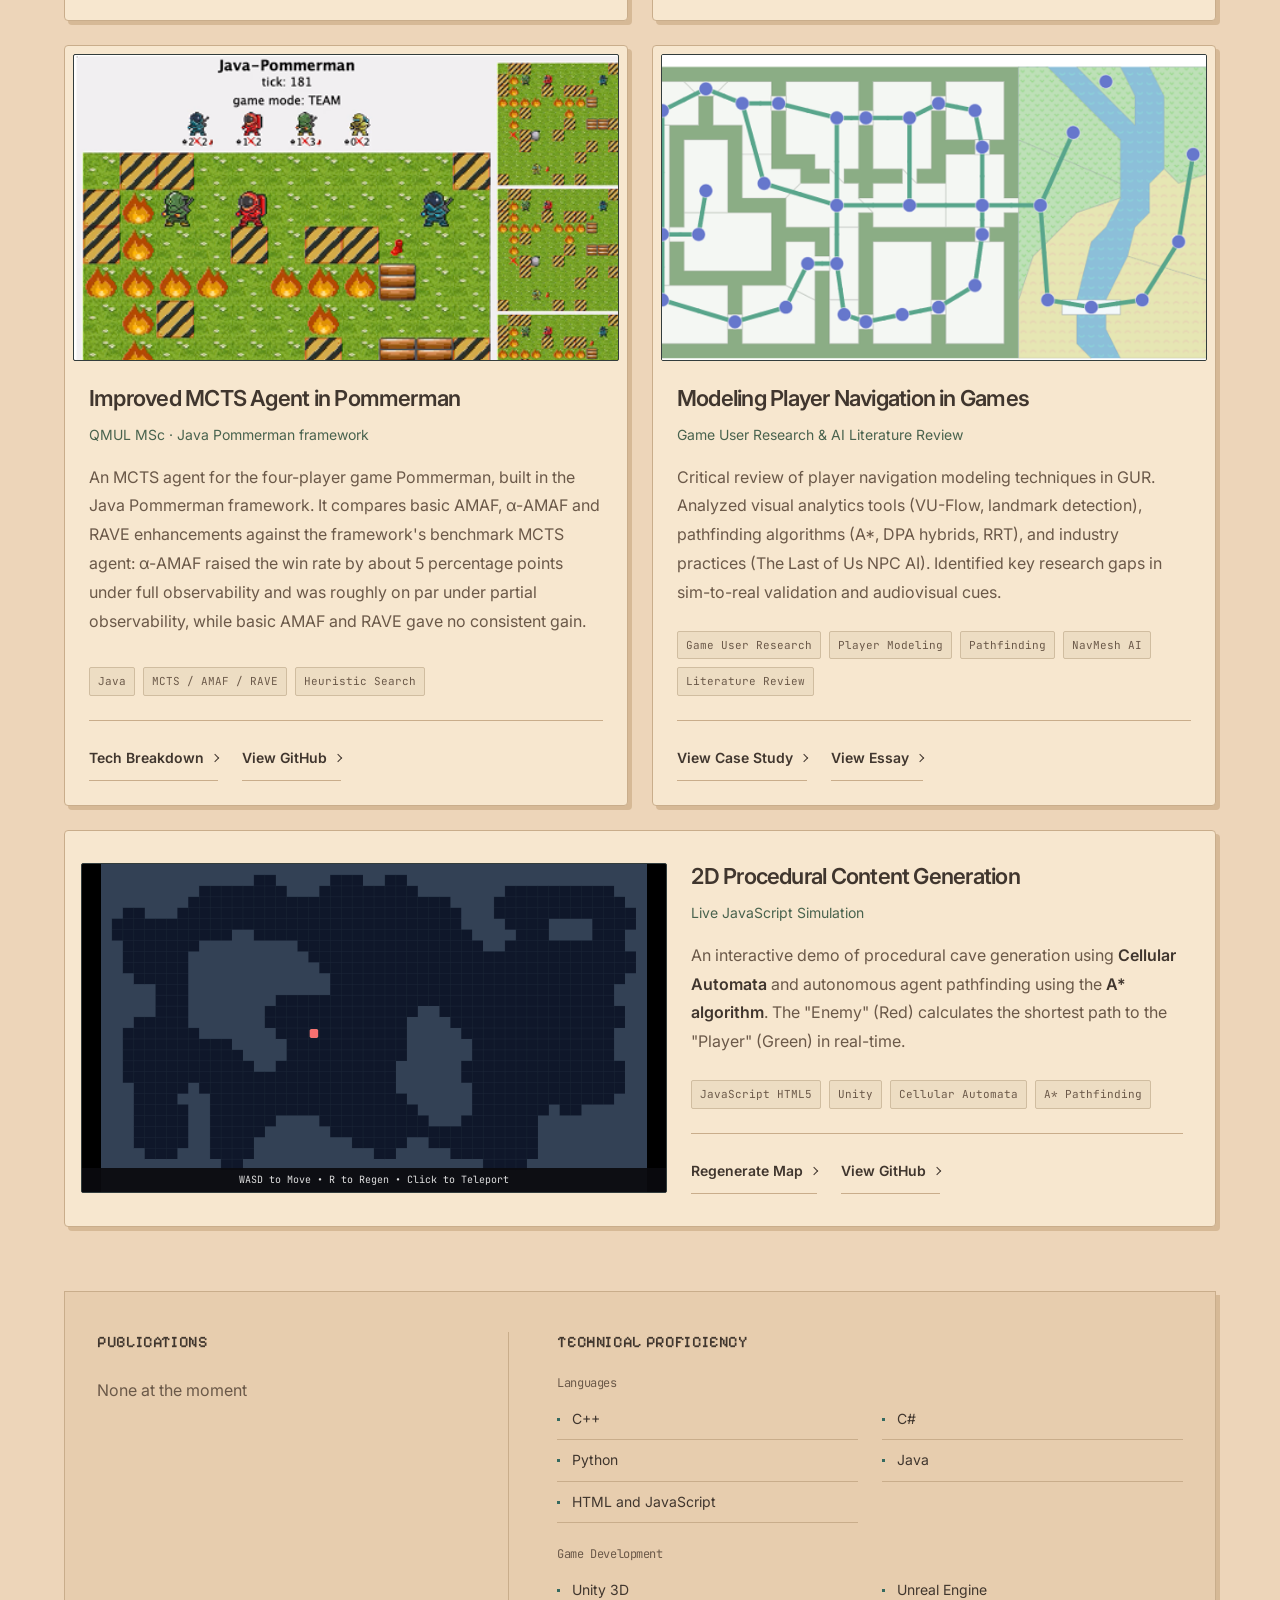
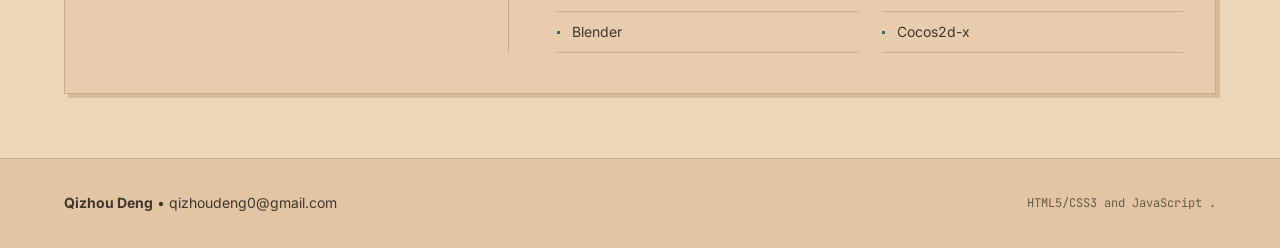
==== commit 7a437815: "feat(portfolio): add Afterglow: Imjin 1593 as the flagship project card Prologue + in-engine gamepla" ====
--- a/index.html
+++ b/index.html
@@ -6,7 +6,7 @@
     <meta name="description" content="Qizhou Deng — Game AI and Computational Media: trajectory generation for digital humans, player modeling, and procedural content generation.">
     <title>Qizhou Deng</title>
     <link href="https://fonts.googleapis.com/css2?family=Inter:wght@300;400;600;800&family=JetBrains+Mono:wght@400;700&display=swap" rel="stylesheet">
-    <link rel="stylesheet" href="portfolio.css?v=7">
+    <link rel="stylesheet" href="portfolio.css?v=9">
 </head>
 <body>
 
@@ -49,6 +49,77 @@
 
         <section id="work">
             <h2 class="section-label">Selected Projects</h2>
+
+            <article class="project-card project-card--featured project-card--flagship" id="afterglow">
+                <div class="project-media-column">
+                    <div class="media-frame">
+                        <video autoplay muted loop playsinline
+                               poster="assets/afterglow-poster.jpg"
+                               aria-label="Afterglow: Imjin 1593, in-engine footage of the Byeokjegwan demo: the painted map gives way to the battlefield, Ming cavalry charge Japanese formations, units break, scatter and regroup"
+                               style="width:100%; height:100%; object-fit:cover;">
+                            <source src="assets/afterglow-card-loop.mp4" type="video/mp4">
+                        </video>
+                    </div>
+                    <div class="media-carousel"
+                         data-carousel
+                         tabindex="0"
+                         role="region"
+                         aria-roledescription="carousel"
+                         aria-label="Afterglow: Imjin 1593 screenshots">
+                        <div class="carousel-viewport">
+                            <div class="carousel-track">
+                                <figure class="carousel-slide" role="group" aria-roledescription="slide" aria-label="1 of 3">
+                                    <img src="assets/afterglow-battle-overview.jpg" loading="lazy"
+                                         alt="Battle view in English: unit counters on a painted map of the Byeokjegwan valley, a charge preview with its multiplier, and the orders, unit and battle-log panels">
+                                </figure>
+                                <figure class="carousel-slide" role="group" aria-roledescription="slide" aria-label="2 of 3" aria-hidden="true">
+                                    <img src="assets/afterglow-formation-break.jpg" loading="lazy"
+                                         alt="Near view, in-engine: a Ming three-eyed-gun cavalry unit charges through a Japanese formation among pine groves; a Breakthrough label marks the impact as the broken unit scatters into groups">
+                                </figure>
+                                <figure class="carousel-slide" role="group" aria-roledescription="slide" aria-label="3 of 3" aria-hidden="true">
+                                    <img src="assets/afterglow-debug-panel.jpg" loading="lazy"
+                                         alt="In-game debug panel over the battle: tick, phase and per-tick state hash, single-step control, simulation and render timings over the last 120 frames, and replay save and load">
+                                </figure>
+                            </div>
+                        </div>
+                        <button type="button" class="carousel-btn carousel-btn--prev" aria-label="Previous screenshot" data-carousel-prev>&lsaquo;</button>
+                        <button type="button" class="carousel-btn carousel-btn--next" aria-label="Next screenshot" data-carousel-next>&rsaquo;</button>
+                        <div class="carousel-dots" role="tablist" aria-label="Choose screenshot">
+                            <button type="button" class="carousel-dot" role="tab" aria-selected="true" aria-label="Battle view" data-carousel-goto="0"></button>
+                            <button type="button" class="carousel-dot" role="tab" aria-selected="false" aria-label="Cavalry breakthrough, near view" data-carousel-goto="1" tabindex="-1"></button>
+                            <button type="button" class="carousel-dot" role="tab" aria-selected="false" aria-label="Debug panel" data-carousel-goto="2" tabindex="-1"></button>
+                        </div>
+                    </div>
+                </div>
+                <div class="project-meta">
+                    <h3>Afterglow: Imjin 1593 <span class="title-alt" lang="zh-Hant">餘暉：壬辰 1593</span></h3>
+                    <span class="project-sub">Historical tactics game demo · Battle of Byeokjegwan, 1593 · C++20 / SFML 3</span>
+                    <p>
+                        A pausable real-time tactics demo of the Battle of Byeokjegwan, played from the side of the Ming Liaodong cavalry: counters on a painted map, charges that break formations, morale collapse, and routed units that scatter and regroup.
+                    </p>
+                    <ul class="project-points">
+                        <li><strong>Historical background.</strong> In early 1593, after retaking Pyongyang, the Ming army pushed south toward Hanseong, with Li Rusong riding ahead at the head of a mostly cavalry vanguard. At Byeokjegwan it ran into a larger Japanese force under Kobayakawa Takakage and Tachibana Muneshige. Yang Yuan's rearguard struck from the other side and Li Rusong broke out after his horse was shot from under him; after the battle the Ming turned to peace talks. The scenario follows this arc in three phases: break the Japanese vanguard, hold off the main body, and bring Li Rusong off the field.</li>
+                        <li><strong>Deterministic C++ core.</strong> The rules core uses only the standard library; the same seed and commands give the same state hash on every tick, so a replay is just the seed and commands. Headless batch battles, parity tests against the HTML rules prototype, CI on MSVC and GCC 13 with warnings as errors, and an in-game debug panel with single-step, replay save/load, state hash, and simulation/render timings.</li>
+                        <li><strong>Built with coding agents.</strong> The game grew out of the C++/SFML framework from my MSc project <a href="https://github.com/QizhouD/2D-action-game" target="_blank" rel="noopener">Dwarf &amp; Fire</a>, and I developed it from there together with coding agents. The work is split into about 30 task cards with acceptance criteria; agents implement each card as a pull request, which I review and accept against the tests and screenshots.</li>
+                    </ul>
+                    <p class="project-note">
+                        Status: Windows demo build 0.1.0, available on request (not publicly released); full-battle playtesting in progress. Map detail textures are AI-generated and the soldier figures are procedural Blender models written by a coding agent (<a href="https://github.com/QizhouD/tieqi/blob/main/assets/AI_ASSETS.md" target="_blank" rel="noopener">AI asset register</a>); the video narration is AI text-to-speech. <a href="assets/afterglow-video-credits.txt" target="_blank">Video music and sound credits</a>.
+                    </p>
+                    <div class="tech-stack mono">
+                        <span class="tech-pill">C++20</span>
+                        <span class="tech-pill">SFML 3</span>
+                        <span class="tech-pill">Deterministic Simulation</span>
+                        <span class="tech-pill">CMake / CI</span>
+                        <span class="tech-pill">Agentic Coding</span>
+                        <span class="tech-pill">Historical Game Design</span>
+                    </div>
+                    <div class="actions">
+                        <a href="assets/afterglow-prologue-gameplay.mp4" target="_blank" class="btn-link">Watch Trailer</a>
+                        <a href="https://github.com/QizhouD/tieqi" target="_blank" rel="noopener" class="btn-link">View GitHub</a>
+                        <a href="https://github.com/QizhouD/tieqi/blob/main/docs/DESIGN.md" target="_blank" rel="noopener" class="btn-link">Design Document</a>
+                    </div>
+                </div>
+            </article>
 
             <article class="project-card project-card--featured">
                 <div class="media-frame">
--- a/portfolio.css
+++ b/portfolio.css
@@ -340,6 +340,21 @@
     font-weight: 500;
     letter-spacing: .04em;
 }
+/* Afterglow flagship card: alternate title, small status/credits note. */
+.project-card--flagship { align-items: start; }
+@media (min-width: 1081px) {
+    /* Text column is taller than the media; keep the video and screenshots in view while reading. */
+    .project-card--flagship .project-media-column { position: sticky; top: 16px; }
+}
+.title-alt { display: block; margin-top: 4px; color: var(--text-muted); font-size: 1rem; font-weight: 400; letter-spacing: .02em; }
+.project-points { list-style: none; margin: 0 0 20px; display: grid; gap: 12px; }
+.project-points li { color: var(--text-muted); font-size: .9375rem; line-height: 1.7; padding-left: 16px; position: relative; }
+.project-points li::before { content: ''; position: absolute; left: 0; top: .7em; width: 5px; height: 5px; background: var(--accent-primary); }
+.project-points strong { color: var(--text-main); font-weight: 600; }
+.project-card--flagship .project-meta > p:first-of-type { margin-bottom: 16px; }
+.project-meta .project-note { font-size: .8125rem; line-height: 1.7; padding-top: 12px; border-top: 1px dashed var(--border); }
+.project-note a { color: var(--text-muted); }
+.project-note a:hover { color: var(--accent-secondary); }
 @media (max-width: 360px) {
     #home-view h1 { font-size: 2.375rem; }
     .section-label, #home-view .grid-2 h2 { font-size: .9375rem; }
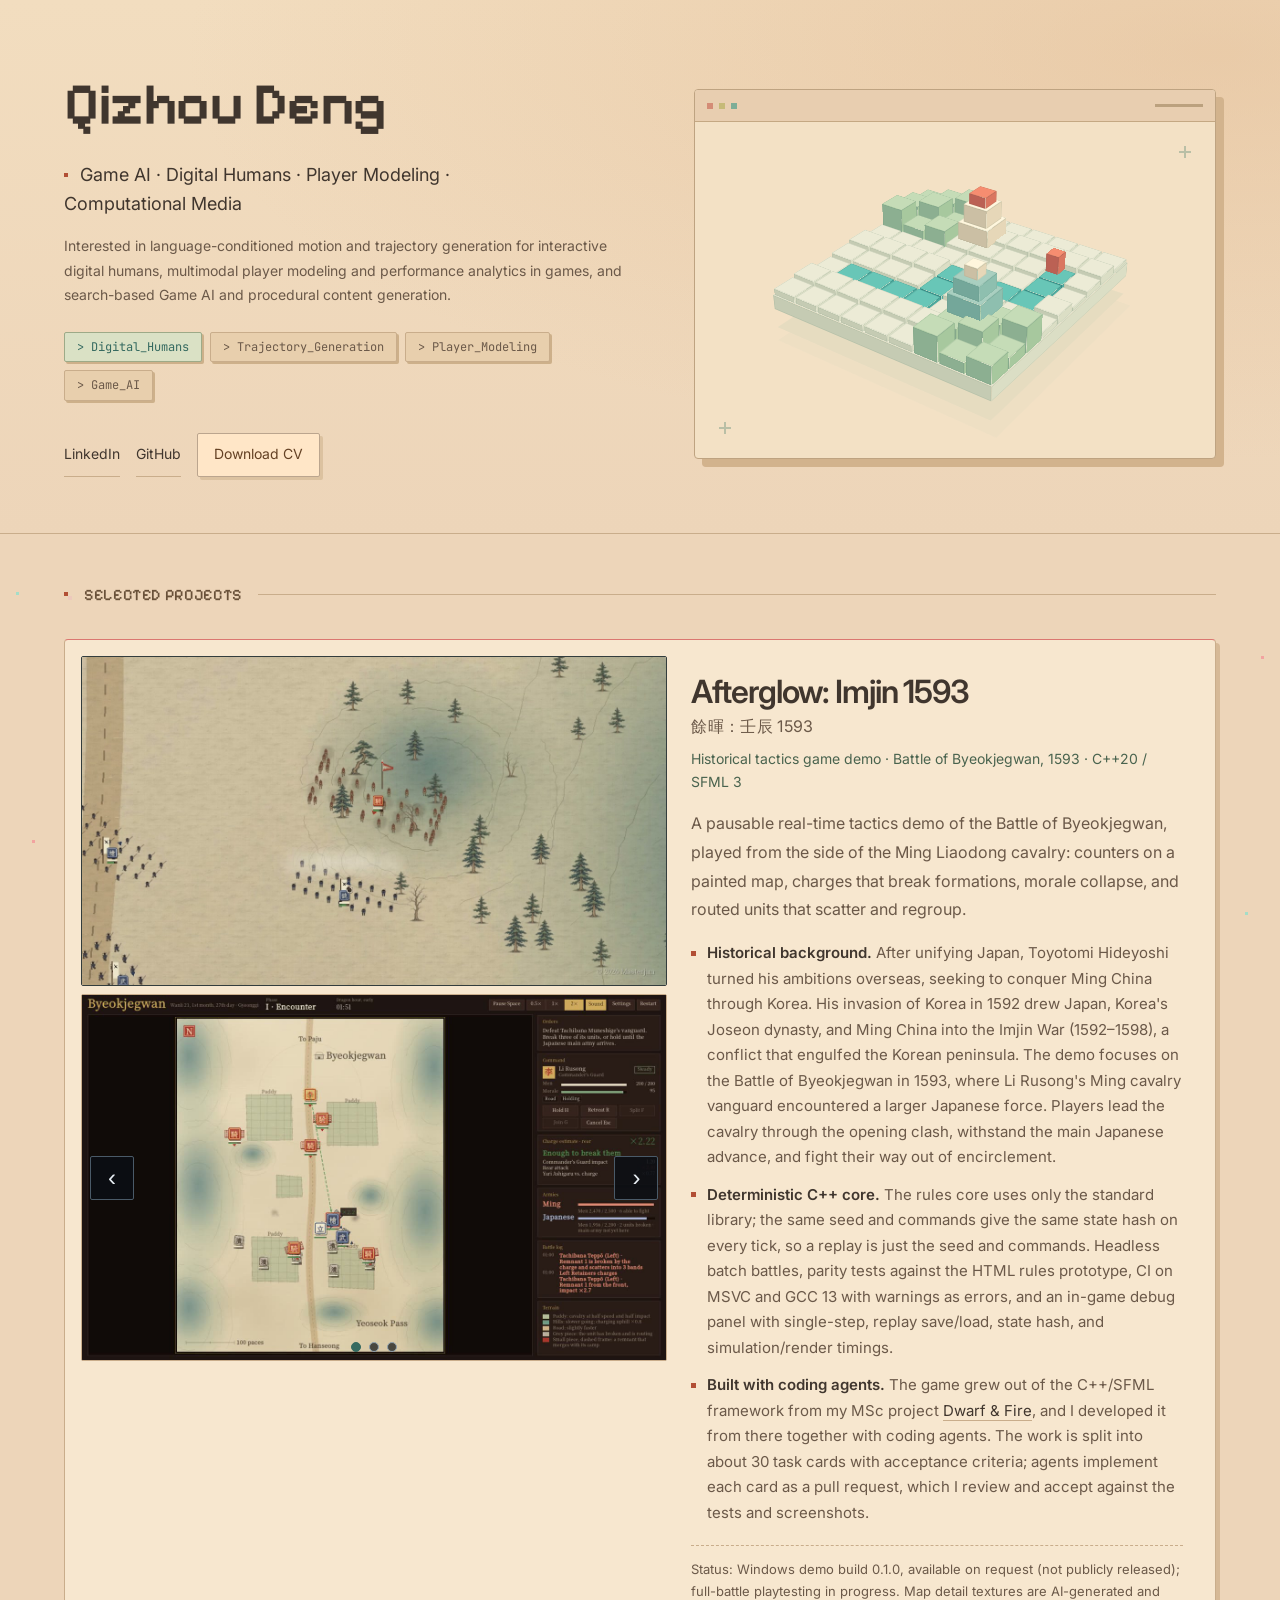
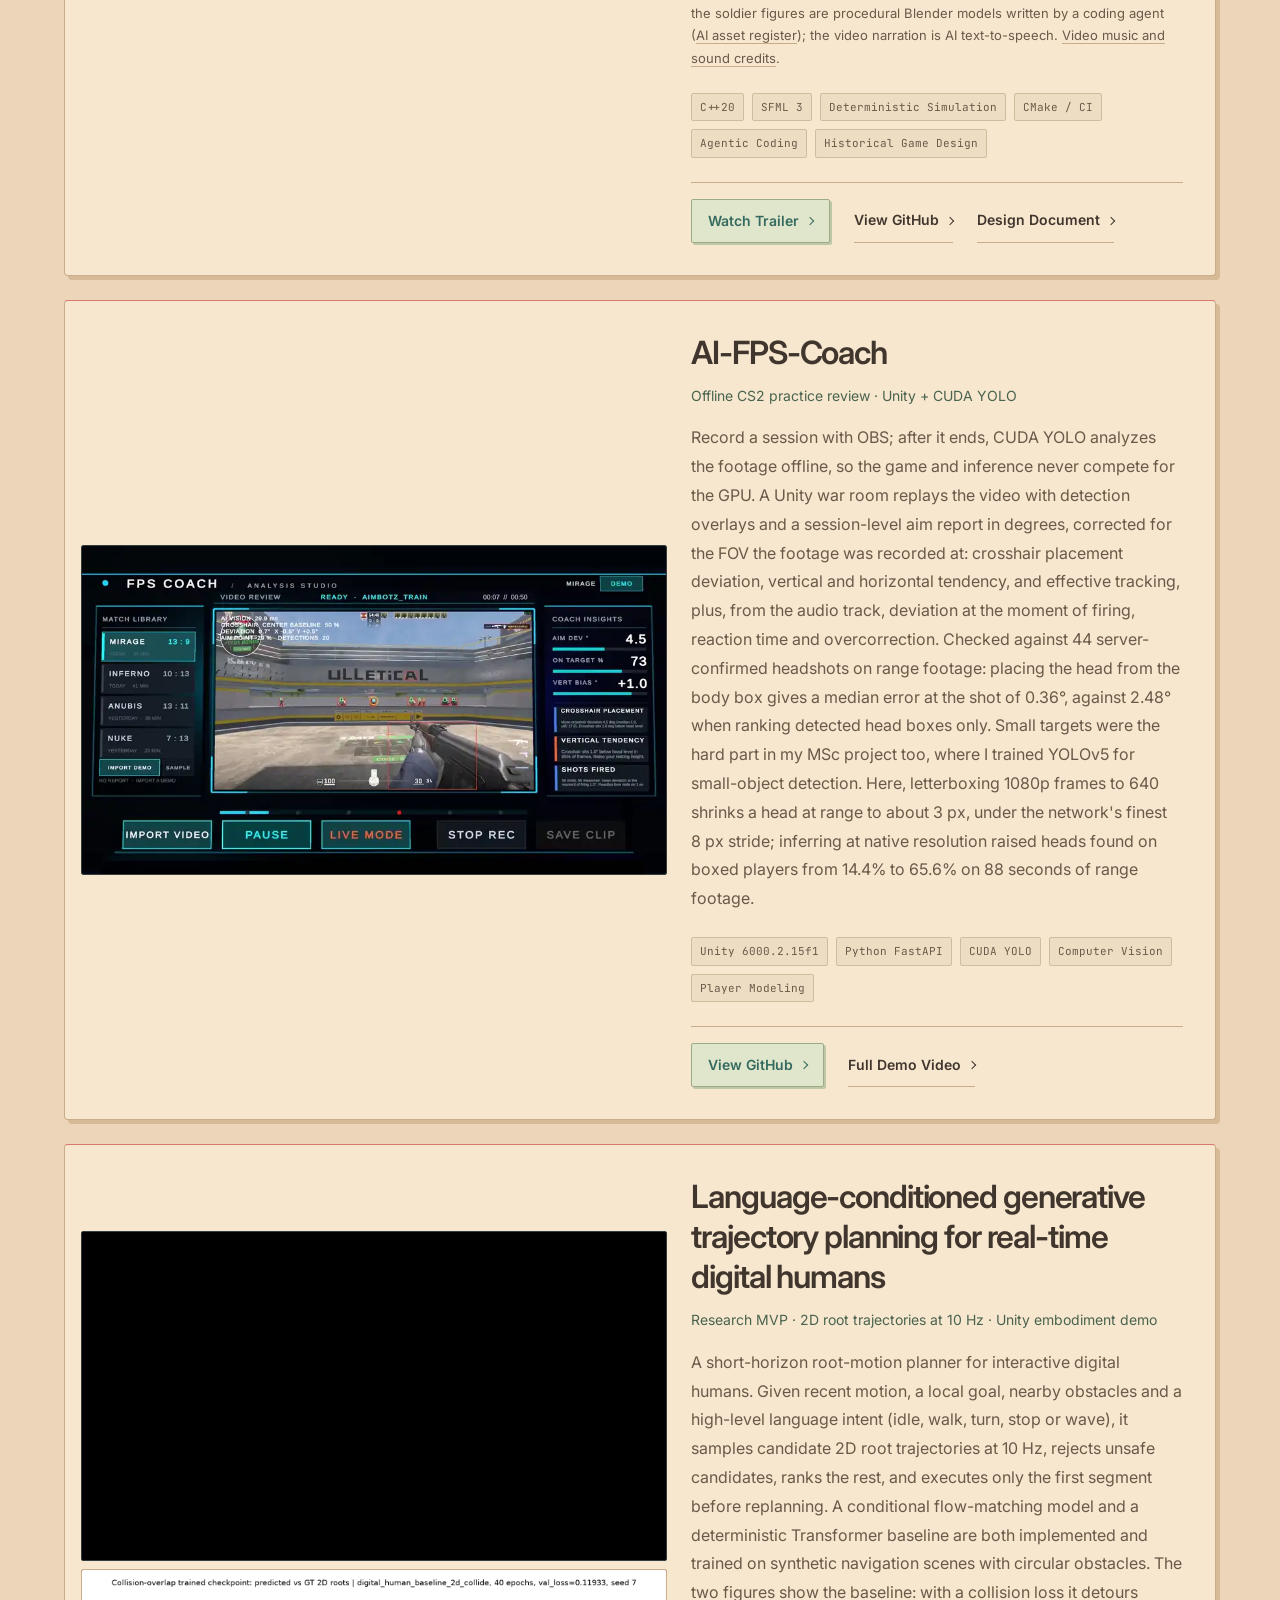
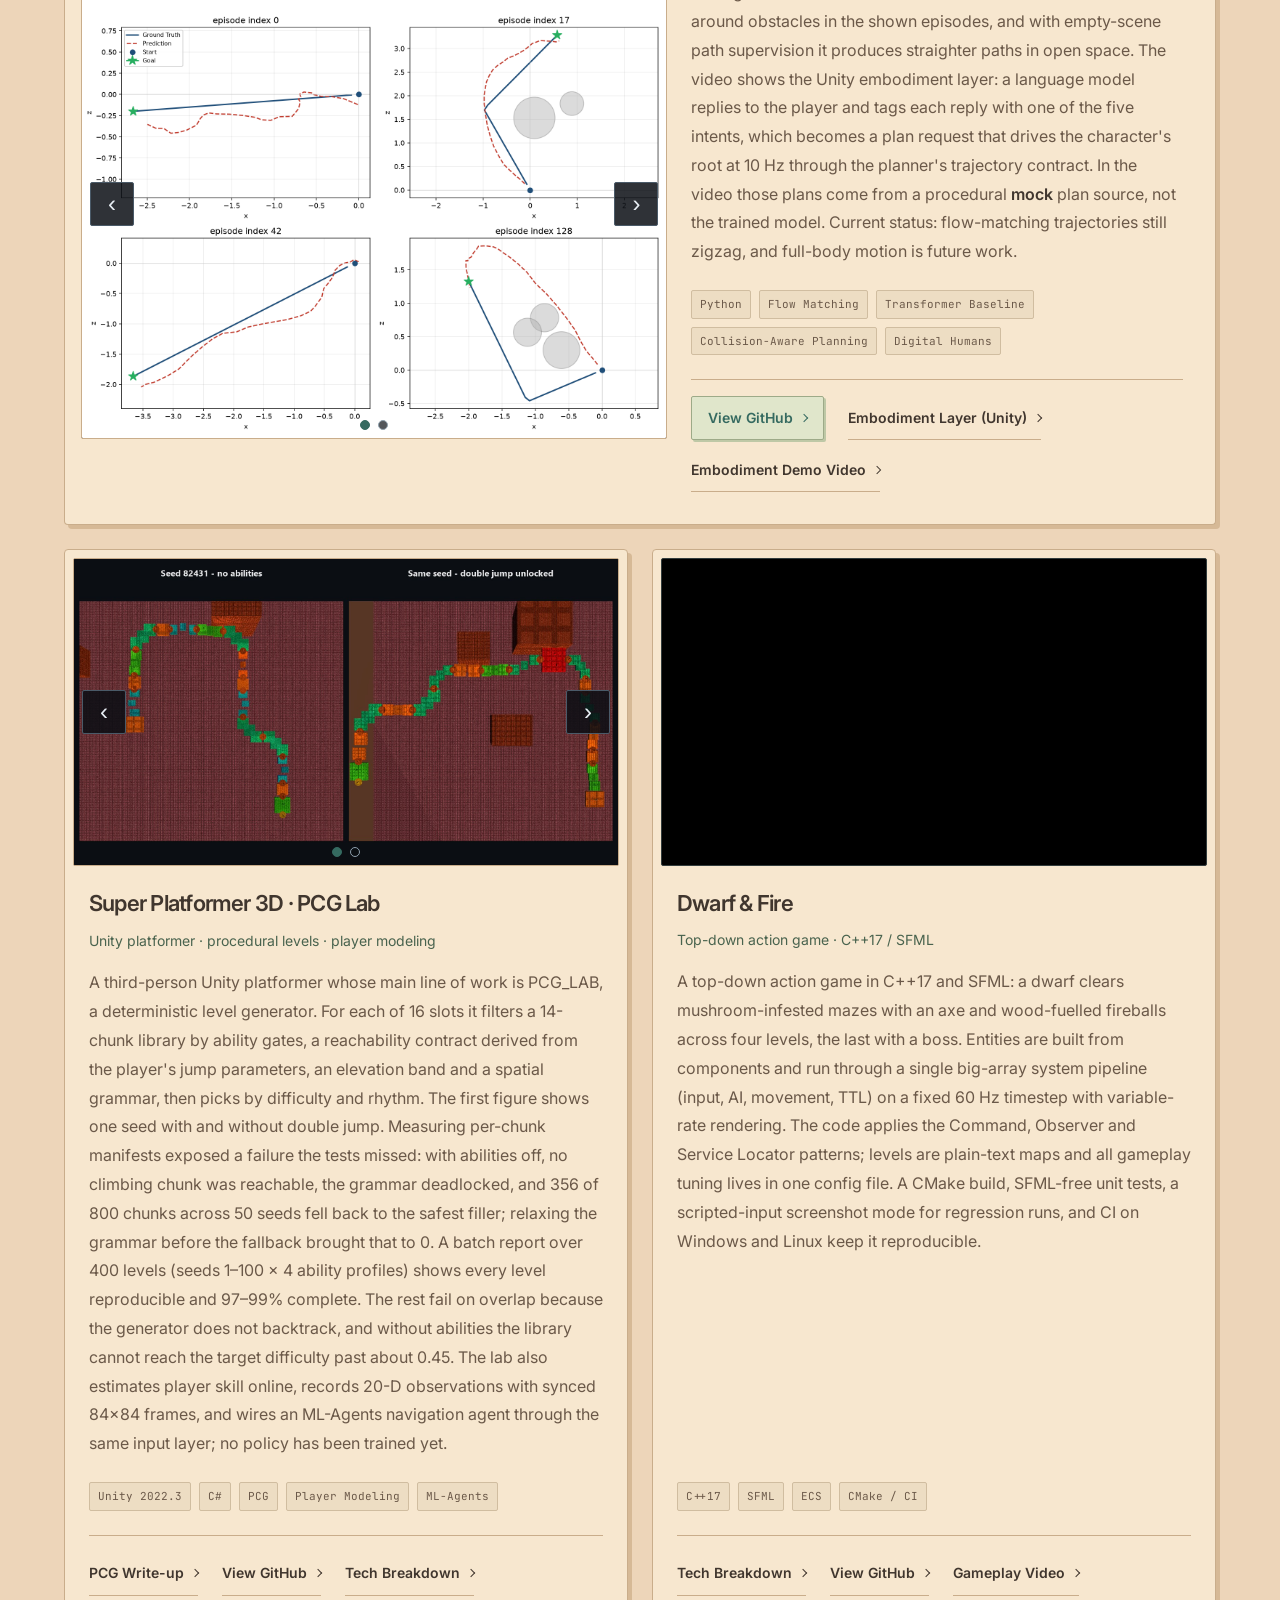
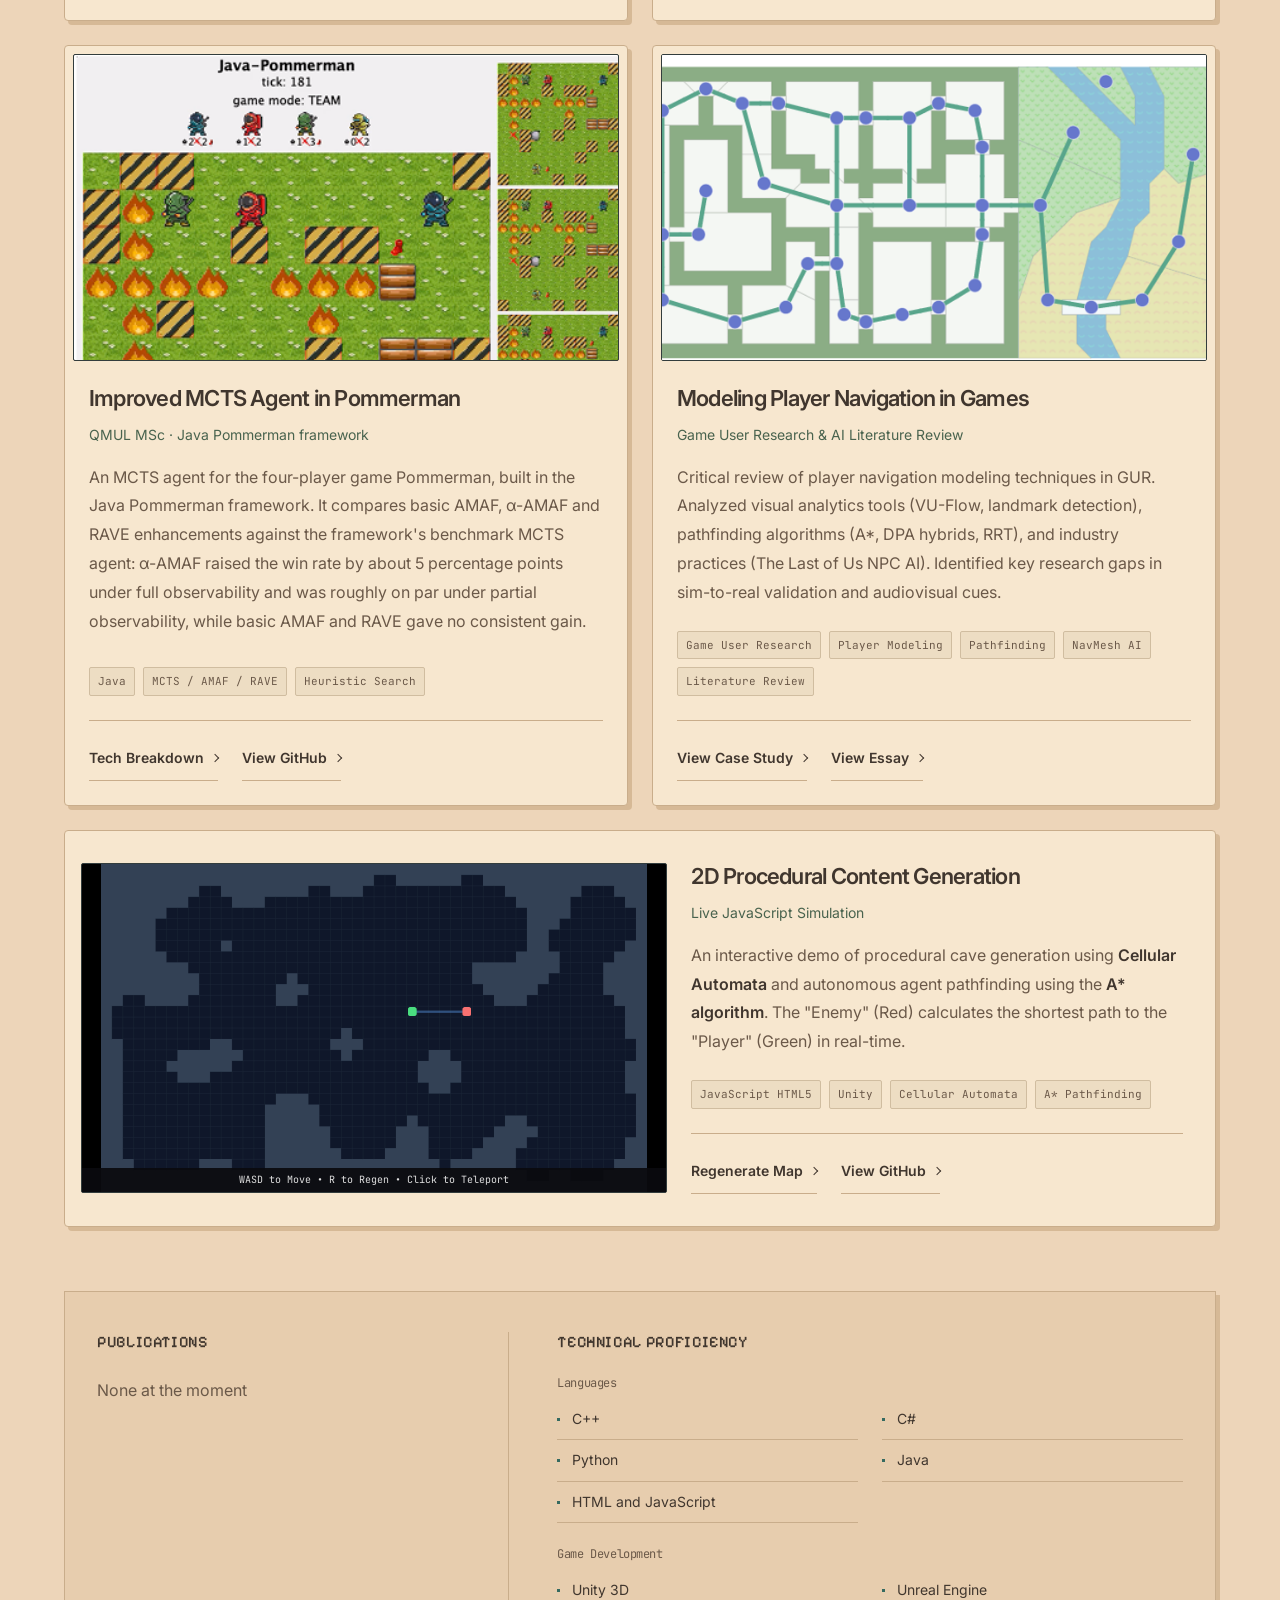
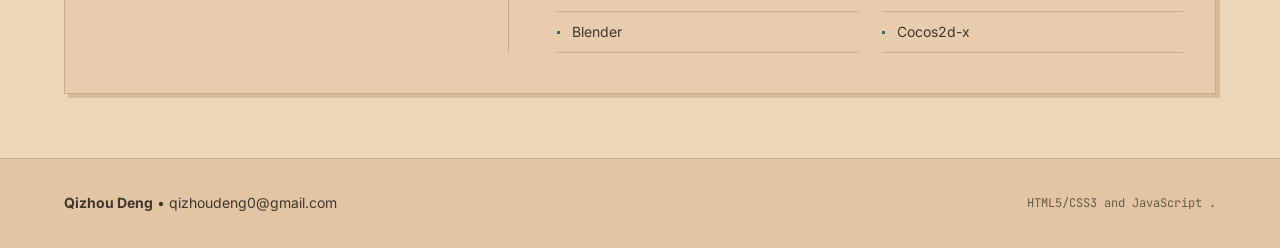
==== commit 83b2dc36: "feat(portfolio): broaden the Afterglow historical background" ====
--- a/index.html
+++ b/index.html
@@ -98,7 +98,7 @@
                         A pausable real-time tactics demo of the Battle of Byeokjegwan, played from the side of the Ming Liaodong cavalry: counters on a painted map, charges that break formations, morale collapse, and routed units that scatter and regroup.
                     </p>
                     <ul class="project-points">
-                        <li><strong>Historical background.</strong> In early 1593, after retaking Pyongyang, the Ming army pushed south toward Hanseong, with Li Rusong riding ahead at the head of a mostly cavalry vanguard. At Byeokjegwan it ran into a larger Japanese force under Kobayakawa Takakage and Tachibana Muneshige. Yang Yuan's rearguard struck from the other side and Li Rusong broke out after his horse was shot from under him; after the battle the Ming turned to peace talks. The scenario follows this arc in three phases: break the Japanese vanguard, hold off the main body, and bring Li Rusong off the field.</li>
+                        <li><strong>Historical background.</strong> After unifying Japan, Toyotomi Hideyoshi turned his ambitions overseas, seeking to conquer Ming China through Korea. His invasion of Korea in 1592 drew Japan, Korea's Joseon dynasty, and Ming China into the Imjin War (1592–1598), a conflict that engulfed the Korean peninsula. The demo focuses on the Battle of Byeokjegwan in 1593, where Li Rusong's Ming cavalry vanguard encountered a larger Japanese force. Players lead the cavalry through the opening clash, withstand the main Japanese advance, and fight their way out of encirclement.</li>
                         <li><strong>Deterministic C++ core.</strong> The rules core uses only the standard library; the same seed and commands give the same state hash on every tick, so a replay is just the seed and commands. Headless batch battles, parity tests against the HTML rules prototype, CI on MSVC and GCC 13 with warnings as errors, and an in-game debug panel with single-step, replay save/load, state hash, and simulation/render timings.</li>
                         <li><strong>Built with coding agents.</strong> The game grew out of the C++/SFML framework from my MSc project <a href="https://github.com/QizhouD/2D-action-game" target="_blank" rel="noopener">Dwarf &amp; Fire</a>, and I developed it from there together with coding agents. The work is split into about 30 task cards with acceptance criteria; agents implement each card as a pull request, which I review and accept against the tests and screenshots.</li>
                     </ul>
